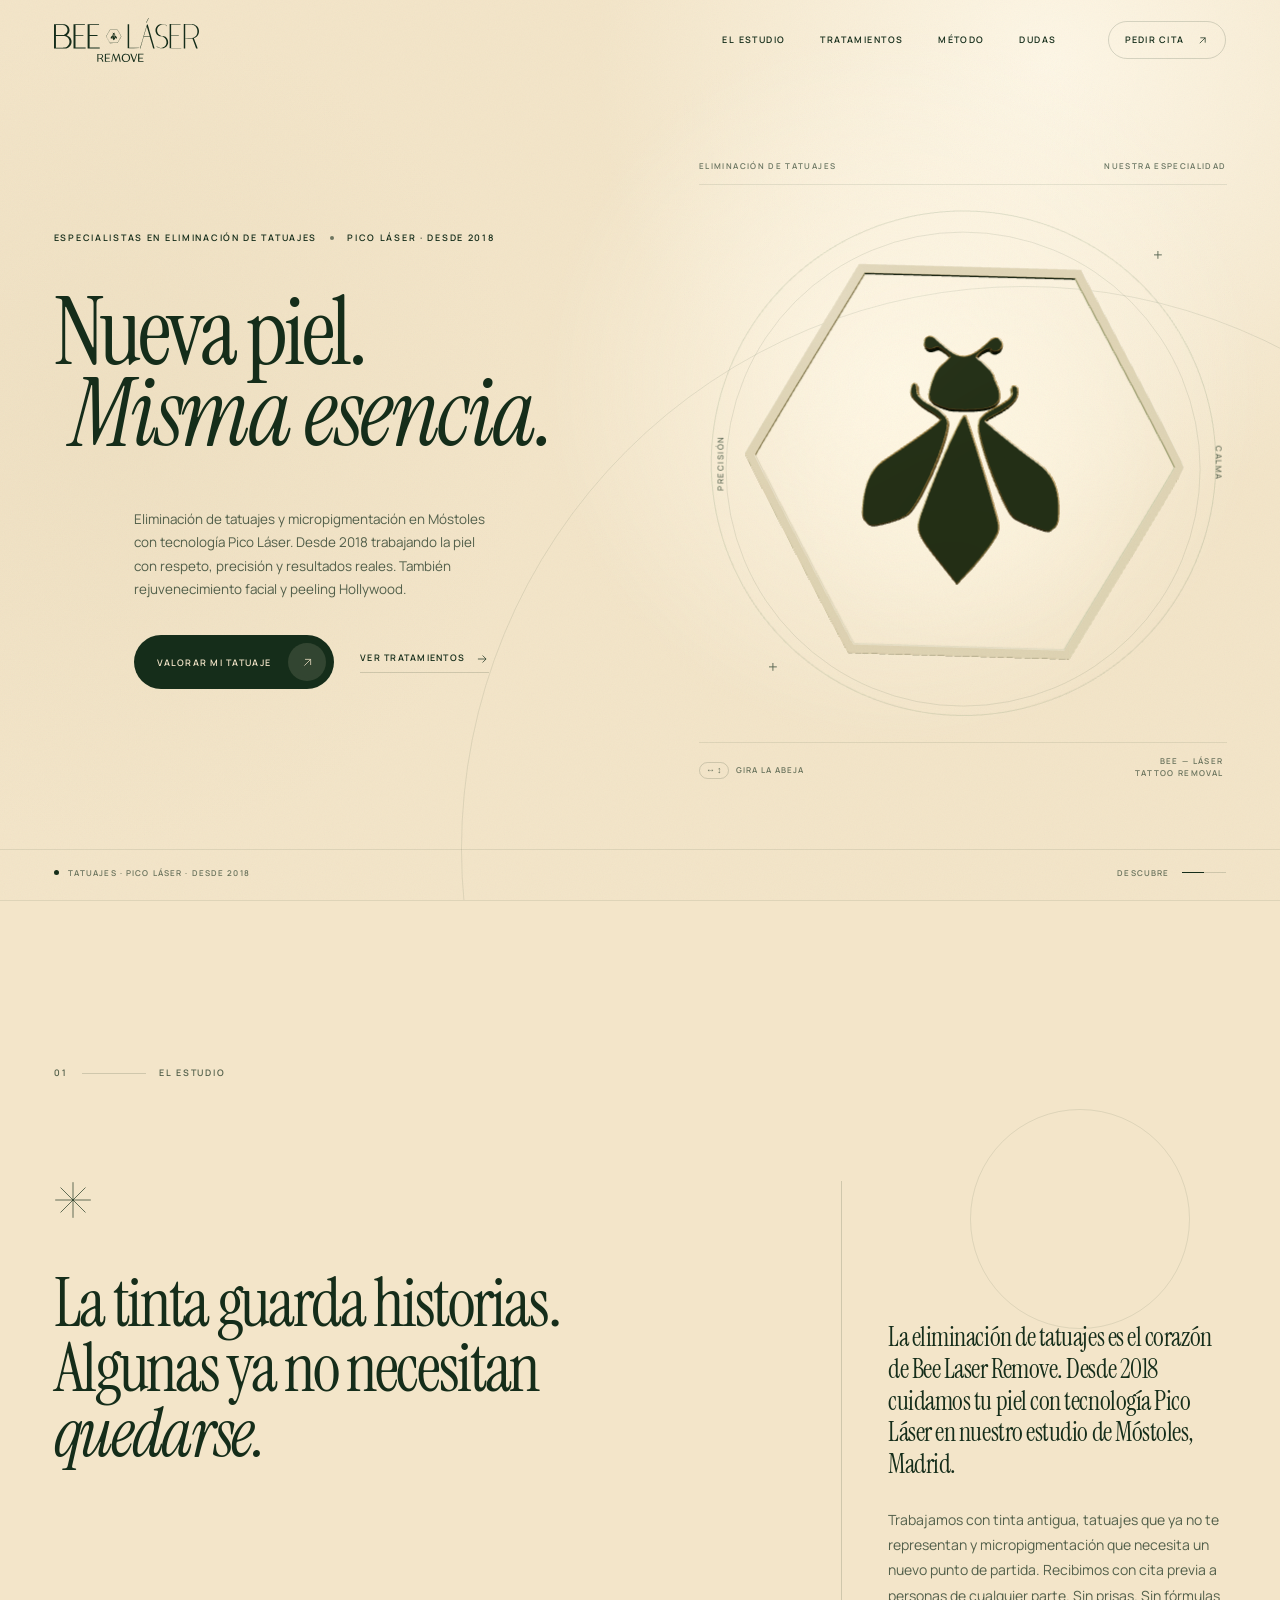
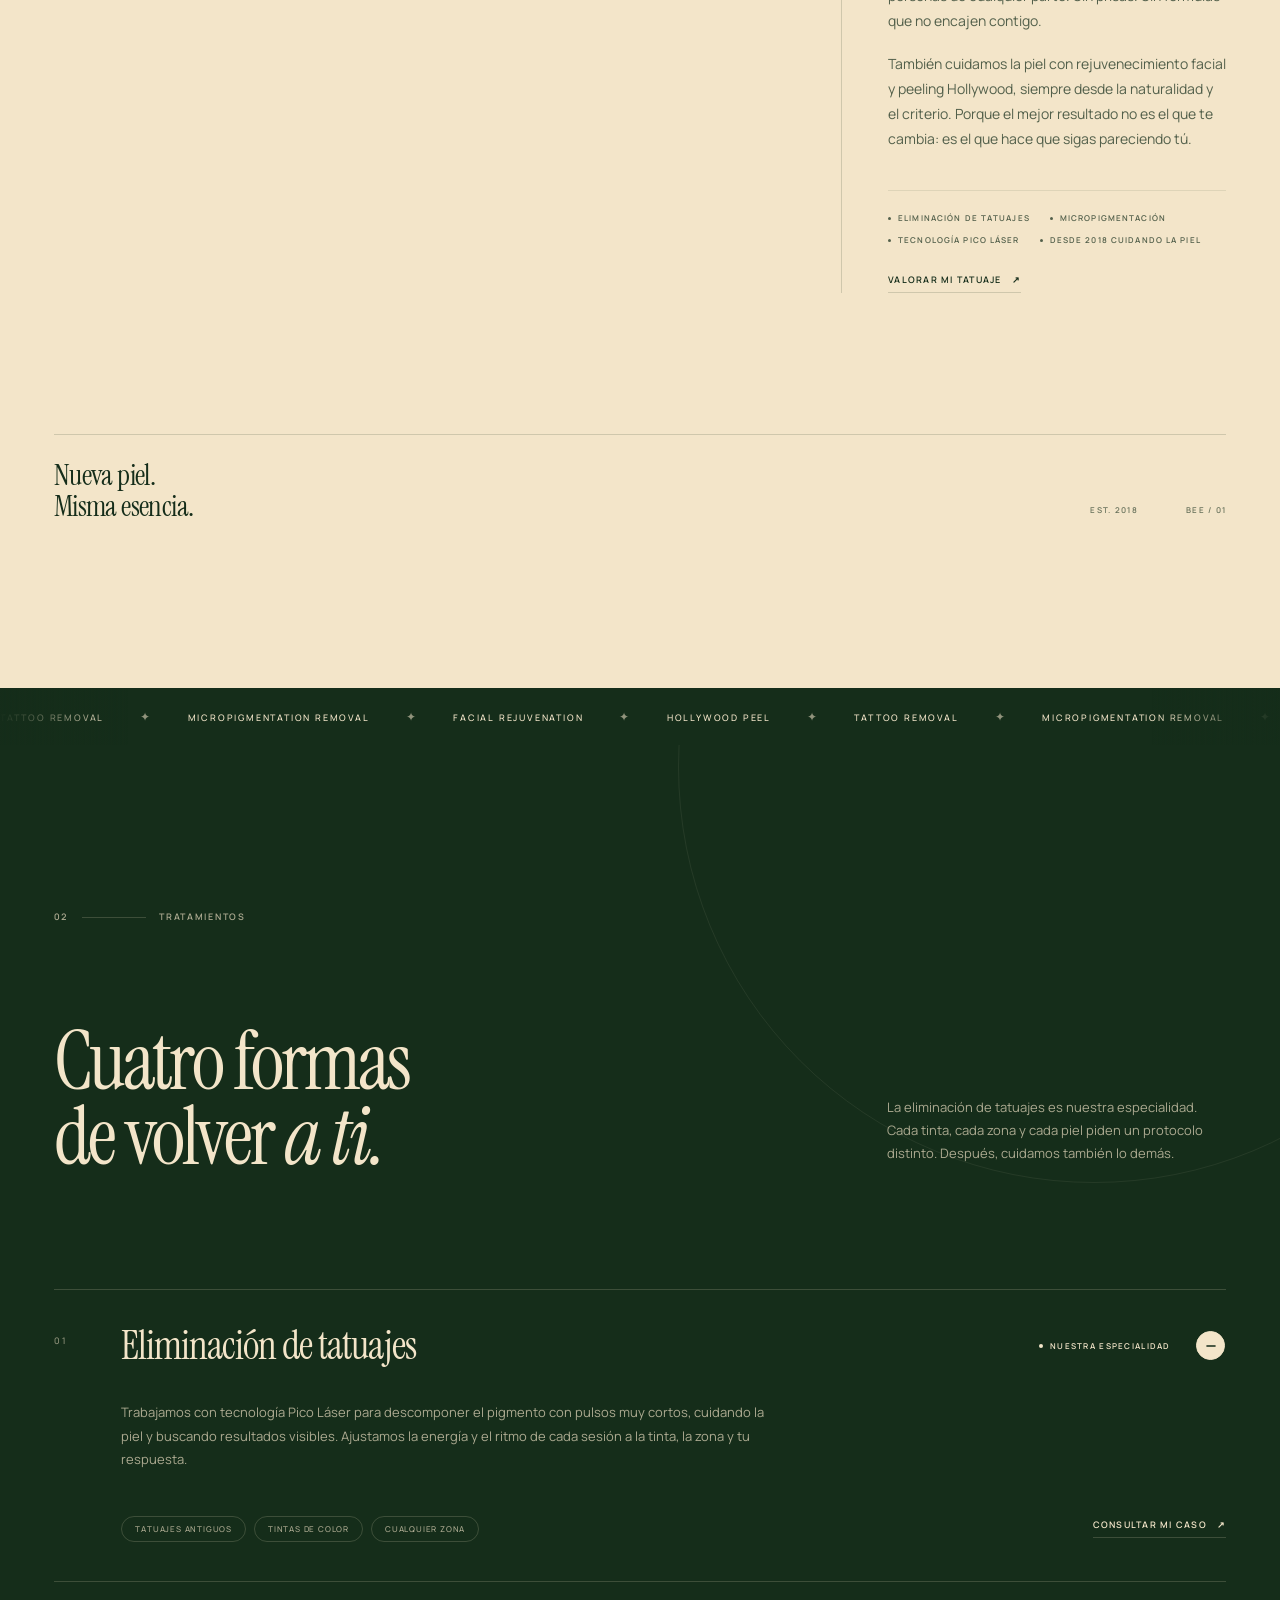
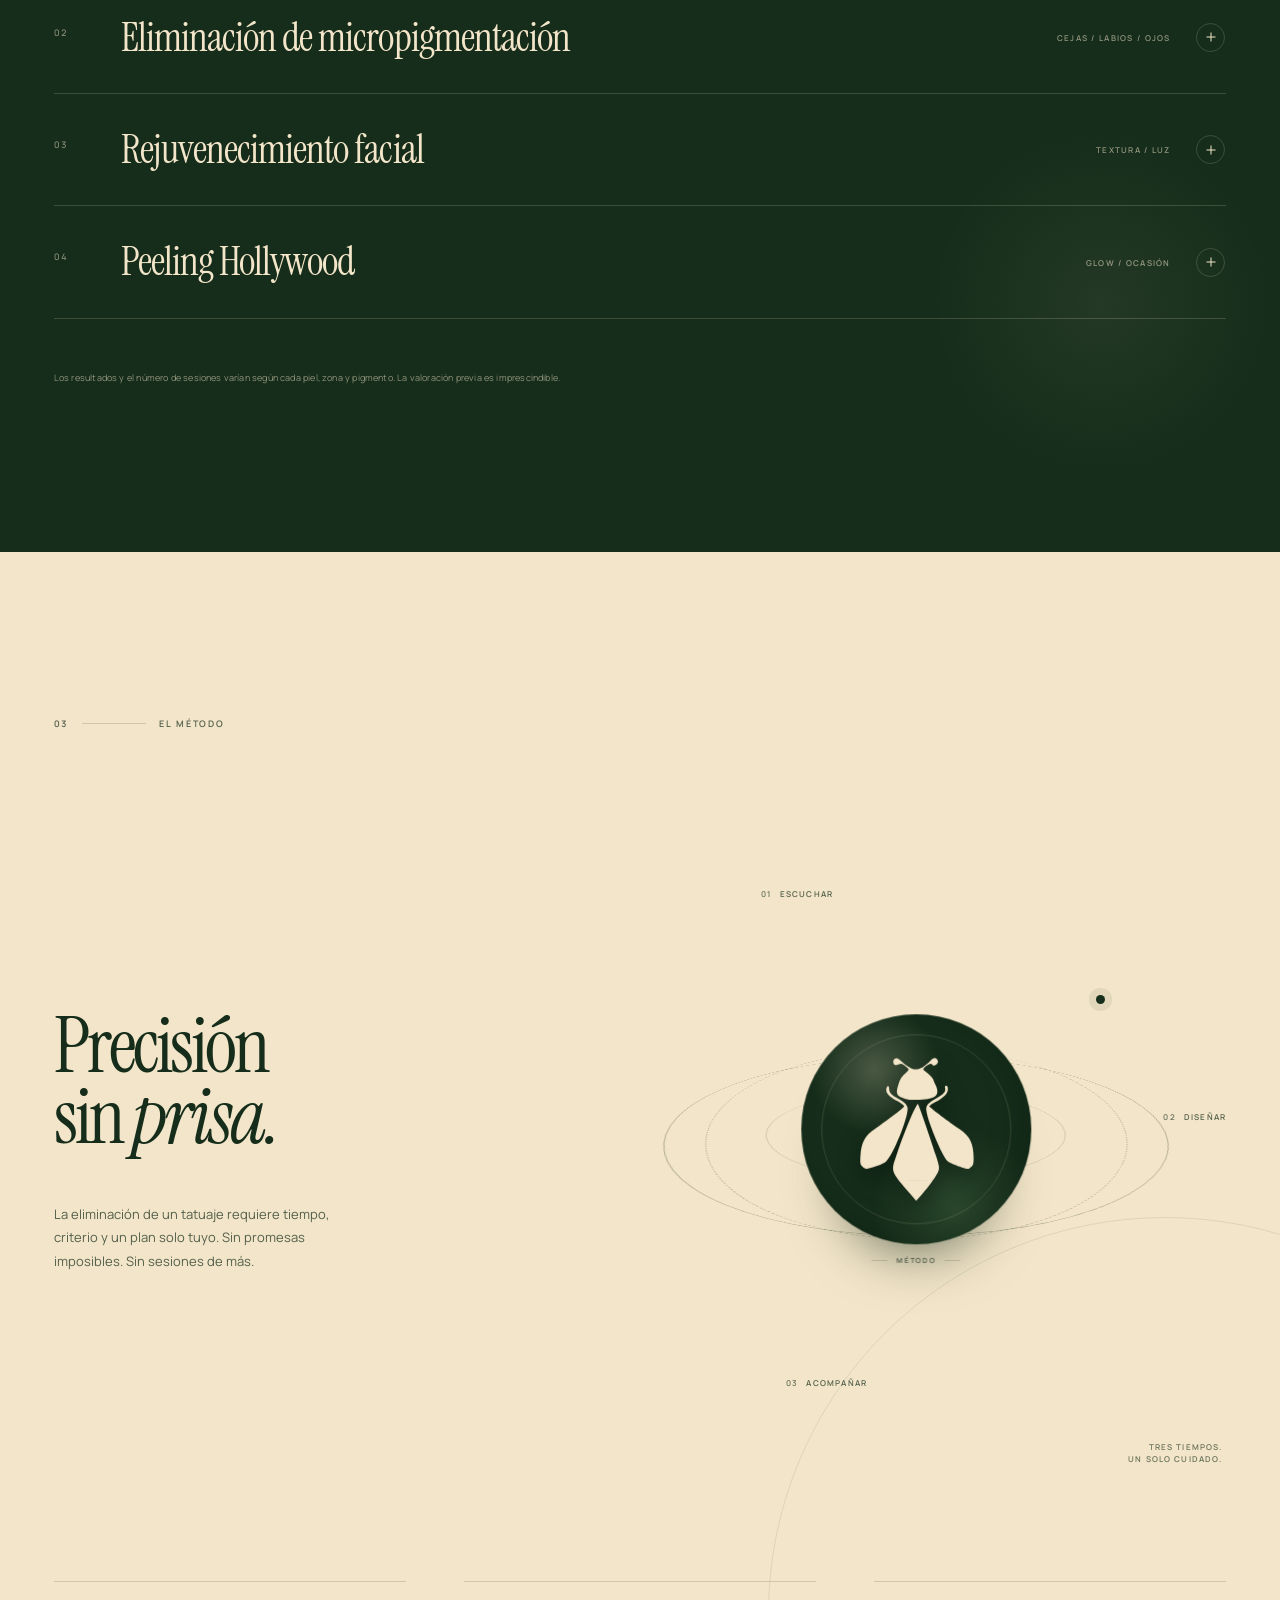
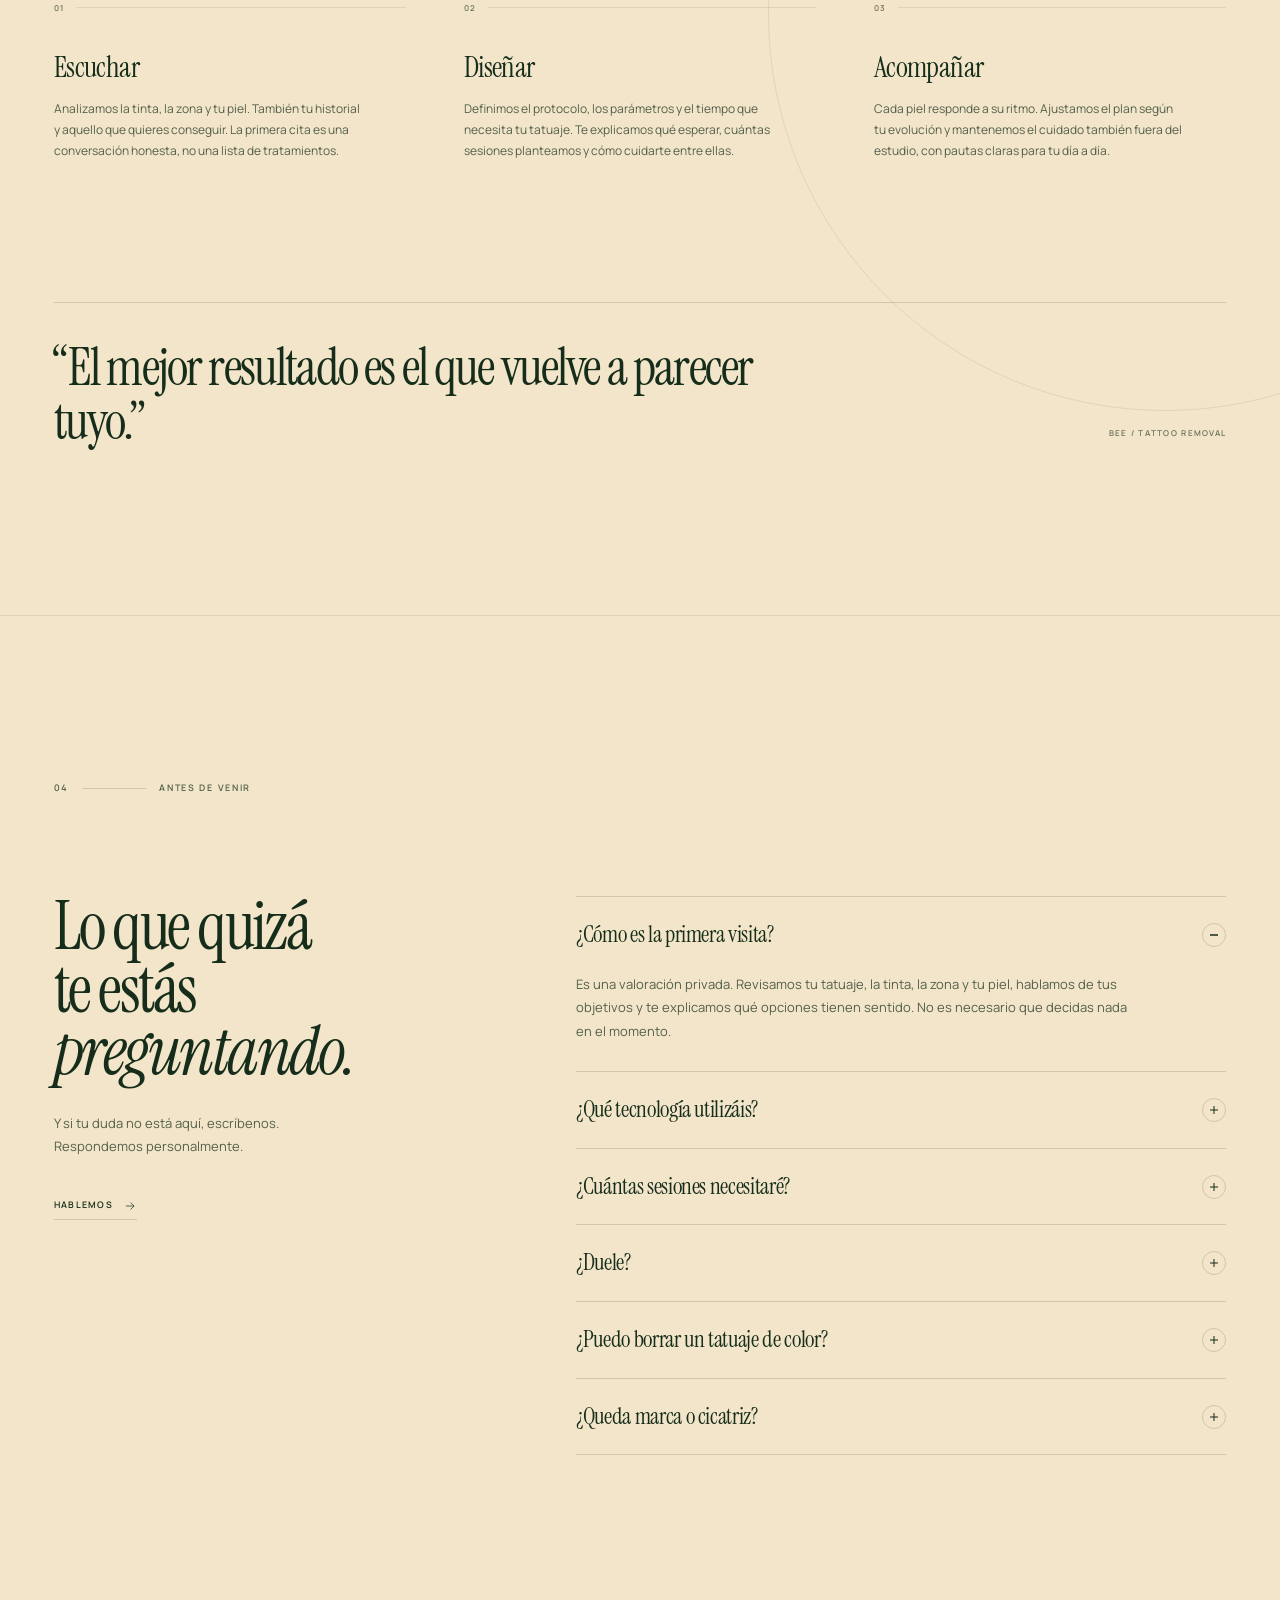
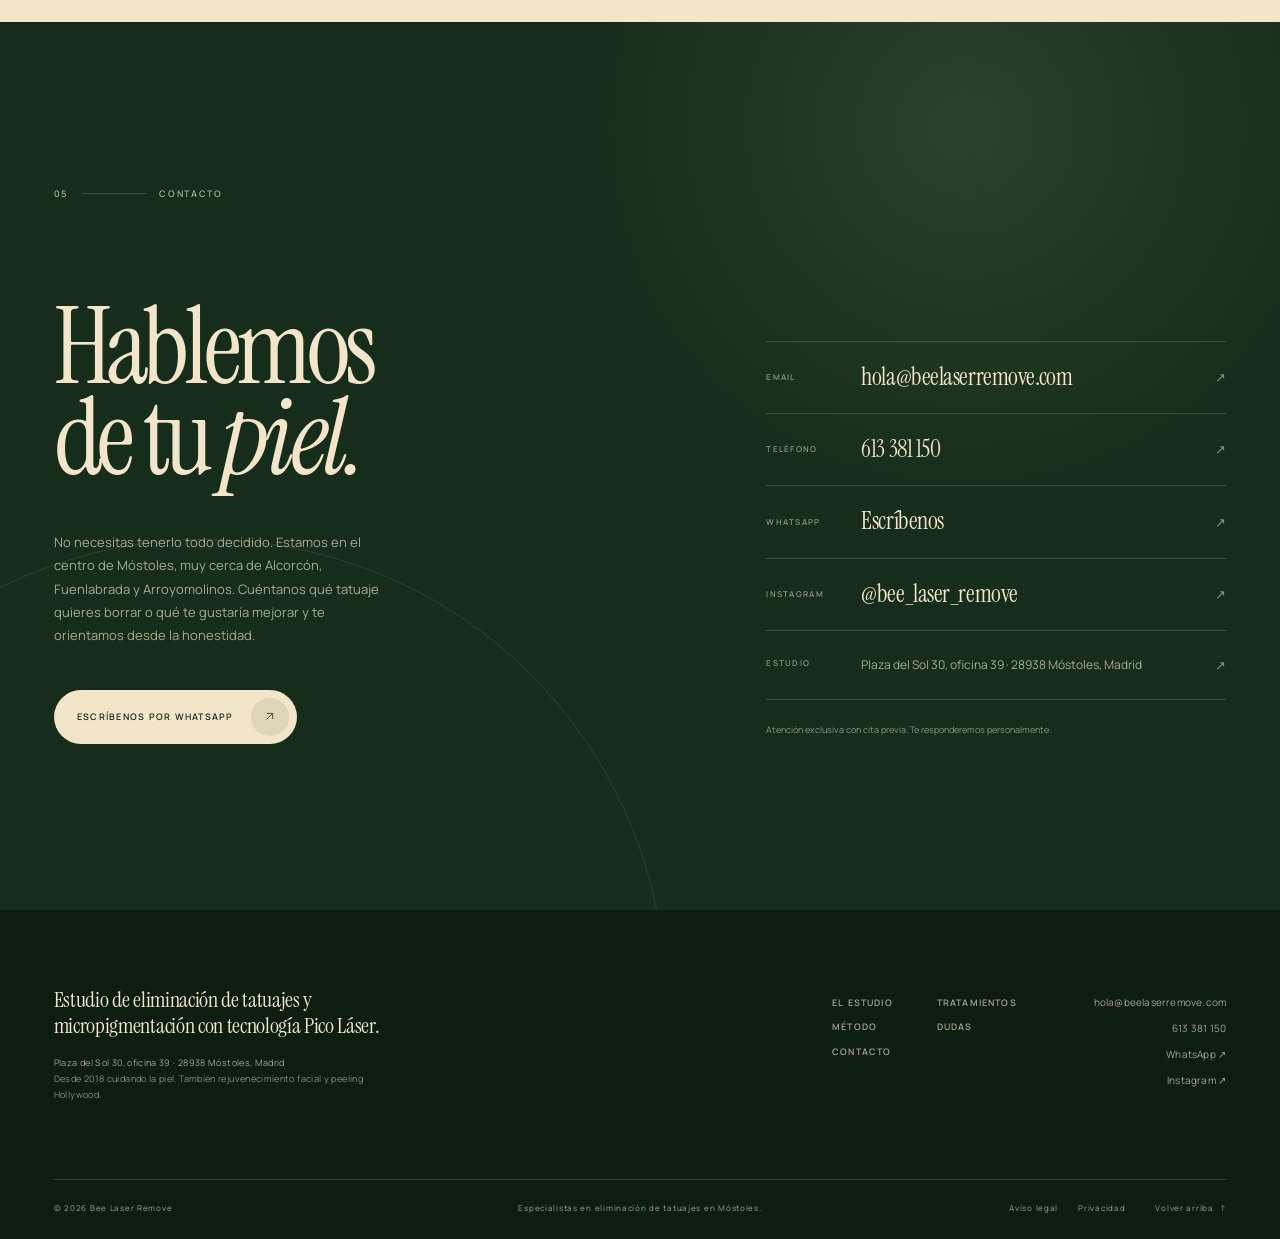
==== index.html @ 38d660a1 "Ajusta el encuadre 3D, simplifica el footer y limpia assets" ====
<!doctype html>
<html lang="es">
<head>
  <meta charset="utf-8">
  <meta name="viewport" content="width=device-width, initial-scale=1">
  <meta name="theme-color" content="#152d1a">
  <title>Bee Láser Remove | Eliminación de tatuajes</title>
  <meta name="description" content="Eliminación de tatuajes y micropigmentación con tecnología Pico Láser en Móstoles, Madrid. Desde 2018 cuidando la piel. Pide tu valoración sin compromiso.">
  <meta name="robots" content="index, follow, max-image-preview:large">
  <meta name="author" content="Bee Laser Remove">
  <link rel="canonical" href="https://beelaserremove.com/">

  <meta property="og:type" content="website">
  <meta property="og:site_name" content="Bee Laser Remove">
  <meta property="og:locale" content="es_ES">
  <meta property="og:title" content="Bee Láser Remove | Eliminación de tatuajes">
  <meta property="og:description" content="Eliminación de tatuajes y micropigmentación con tecnología Pico Láser en Móstoles. Desde 2018 trabajando la piel con respeto, precisión y resultados reales.">
  <meta property="og:url" content="https://beelaserremove.com/">
  <meta property="og:image" content="https://beelaserremove.com/assets/og-cover.png">
  <meta property="og:image:width" content="1200">
  <meta property="og:image:height" content="630">
  <meta property="og:image:alt" content="Bee Laser Remove, estudio de eliminación de tatuajes en Móstoles">

  <meta name="twitter:card" content="summary_large_image">
  <meta name="twitter:title" content="Bee Láser Remove | Eliminación de tatuajes">
  <meta name="twitter:description" content="Eliminación de tatuajes y micropigmentación con tecnología Pico Láser en Móstoles. Desde 2018 cuidando la piel.">
  <meta name="twitter:image" content="https://beelaserremove.com/assets/og-cover.png">

  <meta name="geo.region" content="ES-MD">
  <meta name="geo.placename" content="Móstoles, Madrid">
  <meta name="geo.position" content="40.3081321;-3.8656496">
  <meta name="ICBM" content="40.3081321, -3.8656496">

  <link rel="icon" href="assets/favicon.svg" type="image/svg+xml">
  <link rel="icon" href="assets/favicon.png" type="image/png">
  <link rel="apple-touch-icon" href="assets/apple-touch-icon.png">
  <link rel="preload" href="assets/fonts/instrument-serif.woff2" as="font" type="font/woff2" crossorigin>
  <link rel="preload" href="assets/fonts/instrument-serif-italic.woff2" as="font" type="font/woff2" crossorigin>
  <link rel="preload" href="assets/fonts/manrope.woff2" as="font" type="font/woff2" crossorigin>
  <link rel="stylesheet" href="css/styles.css">
  <script type="application/ld+json">
    {
      "@context": "https://schema.org",
      "@graph": [
        {
          "@type": ["HealthAndBeautyBusiness", "LocalBusiness"],
          "@id": "https://beelaserremove.com/#business",
          "name": "Bee Laser Remove",
          "alternateName": "Bee Laser Remove Móstoles",
          "slogan": "Nueva piel. Misma esencia.",
          "description": "Estudio especializado en eliminación de tatuajes y micropigmentación con tecnología Pico Láser en Móstoles, Madrid. Desde 2018 cuidando la piel.",
          "url": "https://beelaserremove.com/",
          "logo": "https://beelaserremove.com/assets/logo-lockup.svg",
          "image": "https://beelaserremove.com/assets/og-cover.png",
          "telephone": "+34613381150",
          "email": "hola@beelaserremove.com",
          "priceRange": "€€",
          "currenciesAccepted": "EUR",
          "foundingDate": "2018",
          "address": {
            "@type": "PostalAddress",
            "streetAddress": "Plaza del Sol 30, oficina 39",
            "postalCode": "28938",
            "addressLocality": "Móstoles",
            "addressRegion": "Madrid",
            "addressCountry": "ES"
          },
          "geo": {
            "@type": "GeoCoordinates",
            "latitude": 40.3081321,
            "longitude": -3.8656496
          },
          "hasMap": "https://maps.app.goo.gl/kRu5nAzLCQn5UZ1bA",
          "areaServed": [
            { "@type": "City", "name": "Móstoles" },
            { "@type": "City", "name": "Alcorcón" },
            { "@type": "City", "name": "Fuenlabrada" },
            { "@type": "City", "name": "Arroyomolinos" },
            { "@type": "City", "name": "Madrid" }
          ],
          "sameAs": ["https://www.instagram.com/bee_laser_remove/"],
          "knowsAbout": [
            "Eliminación de tatuajes",
            "Eliminación de micropigmentación",
            "Rejuvenecimiento facial",
            "Peeling Hollywood",
            "Tecnología Pico Láser"
          ],
          "hasOfferCatalog": {
            "@type": "OfferCatalog",
            "name": "Tratamientos de Bee Laser Remove",
            "itemListElement": [
              { "@type": "Offer", "itemOffered": { "@id": "https://beelaserremove.com/#tattoo-removal" } },
              { "@type": "Offer", "itemOffered": { "@id": "https://beelaserremove.com/#micropigmentation-removal" } },
              { "@type": "Offer", "itemOffered": { "@id": "https://beelaserremove.com/#facial-rejuvenation" } },
              { "@type": "Offer", "itemOffered": { "@id": "https://beelaserremove.com/#hollywood-peel" } }
            ]
          }
        },
        {
          "@type": "Service",
          "@id": "https://beelaserremove.com/#tattoo-removal",
          "name": "Eliminación de tatuajes",
          "serviceType": "Eliminación de tatuajes",
          "description": "Eliminación de tatuajes con tecnología Pico Láser en Móstoles, Madrid. Protocolo personalizado según la tinta, la zona y la piel.",
          "provider": { "@id": "https://beelaserremove.com/#business" },
          "areaServed": { "@type": "City", "name": "Móstoles" },
          "url": "https://beelaserremove.com/#tratamientos"
        },
        {
          "@type": "Service",
          "@id": "https://beelaserremove.com/#micropigmentation-removal",
          "name": "Eliminación de micropigmentación",
          "serviceType": "Eliminación de micropigmentación",
          "description": "Retirada de micropigmentación cosmética no deseada en cejas, labios y ojos con un enfoque gradual y conservador.",
          "provider": { "@id": "https://beelaserremove.com/#business" },
          "areaServed": { "@type": "City", "name": "Móstoles" },
          "url": "https://beelaserremove.com/#tratamientos"
        },
        {
          "@type": "Service",
          "@id": "https://beelaserremove.com/#facial-rejuvenation",
          "name": "Rejuvenecimiento facial",
          "serviceType": "Rejuvenecimiento facial",
          "description": "Tratamiento para recuperar luminosidad, suavizar la textura y estimular la firmeza natural de la piel.",
          "provider": { "@id": "https://beelaserremove.com/#business" },
          "areaServed": { "@type": "City", "name": "Móstoles" },
          "url": "https://beelaserremove.com/#tratamientos"
        },
        {
          "@type": "Service",
          "@id": "https://beelaserremove.com/#hollywood-peel",
          "name": "Peeling Hollywood",
          "serviceType": "Peeling Hollywood",
          "description": "Protocolo de carbón activado y luz para renovar la superficie de la piel y conseguir un acabado luminoso.",
          "provider": { "@id": "https://beelaserremove.com/#business" },
          "areaServed": { "@type": "City", "name": "Móstoles" },
          "url": "https://beelaserremove.com/#tratamientos"
        },
        {
          "@type": "WebSite",
          "@id": "https://beelaserremove.com/#website",
          "url": "https://beelaserremove.com/",
          "name": "Bee Laser Remove",
          "inLanguage": "es-ES",
          "publisher": { "@id": "https://beelaserremove.com/#business" }
        },
        {
          "@type": "FAQPage",
          "@id": "https://beelaserremove.com/#faq",
          "mainEntity": [
            {
              "@type": "Question",
              "name": "¿Cómo es la primera visita?",
              "acceptedAnswer": {
                "@type": "Answer",
                "text": "Es una valoración privada. Revisamos tu tatuaje, la tinta, la zona y tu piel, hablamos de tus objetivos y te explicamos qué opciones tienen sentido. No es necesario que decidas nada en el momento."
              }
            },
            {
              "@type": "Question",
              "name": "¿Qué tecnología utilizáis?",
              "acceptedAnswer": {
                "@type": "Answer",
                "text": "Trabajamos con tecnología Pico Láser, pensada para fragmentar el pigmento con pulsos muy cortos y cuidar la piel. Ajustamos los parámetros a cada tatuaje, a la zona y a tu respuesta en cada sesión."
              }
            },
            {
              "@type": "Question",
              "name": "¿Cuántas sesiones necesitaré?",
              "acceptedAnswer": {
                "@type": "Answer",
                "text": "No hay una respuesta única. Depende del tipo de tinta, la antigüedad del tatuaje, la zona, tu piel y la respuesta de cada sesión. Tras valorarte, te daremos una previsión realista y revisaremos el plan a medida que avanza el tratamiento."
              }
            },
            {
              "@type": "Question",
              "name": "¿Duele?",
              "acceptedAnswer": {
                "@type": "Answer",
                "text": "La sensación varía según la persona y la zona. Adaptamos los parámetros y el ritmo de la sesión para que sea lo más cómoda posible, y te explicamos cómo prepararte y cuidarte después."
              }
            },
            {
              "@type": "Question",
              "name": "¿Puedo borrar un tatuaje de color?",
              "acceptedAnswer": {
                "@type": "Answer",
                "text": "Cada combinación de piel y pigmento responde de forma distinta. No todas las tintas reaccionan igual, por eso no trabajamos con protocolos en serie: primero comprobamos qué tratamiento encaja con tu caso y ajustamos la estrategia."
              }
            },
            {
              "@type": "Question",
              "name": "¿Queda marca o cicatriz?",
              "acceptedAnswer": {
                "@type": "Answer",
                "text": "Nuestra prioridad es cuidar la piel mientras retiramos el pigmento. Seguimos un protocolo de preparación y cuidado, y espaciamos las sesiones lo necesario. En la valoración revisamos tu piel y te explicamos qué puedes esperar en tu caso concreto."
              }
            }
          ]
        }
      ]
    }
  </script>
  <script>document.documentElement.classList.add('js');</script>
  <script src="js/config.js"></script>
  <script src="js/main.js" defer></script>
  <script type="importmap">
    {
      "imports": {
        "three": "./assets/vendor/three.module.min.js"
      }
    }
  </script>
  <script type="module" src="js/hero3d.js"></script>
</head>
<body>
  <a class="skip-link" href="#contenido">Saltar al contenido</a>
  <div class="grain" aria-hidden="true"></div>

  <header class="site-header" data-header>
    <a class="brand" href="#inicio" aria-label="Bee Laser Remove, ir al inicio">
      <img class="brand__logo brand__logo--ink" src="assets/logo-lockup.svg" width="2549" height="772" alt="" fetchpriority="high">
      <img class="brand__logo brand__logo--cream" src="assets/logo-lockup-light.svg" width="2549" height="772" alt="" aria-hidden="true">
    </a>

    <nav class="desktop-nav" aria-label="Navegación principal">
      <a href="#estudio">El estudio</a>
      <a href="#tratamientos">Tratamientos</a>
      <a href="#metodo">Método</a>
      <a href="#faq">Dudas</a>
    </nav>

    <a class="header-cta" href="https://wa.me/34613381150" target="_blank" rel="noopener" data-whatsapp-cta>
      <span>Pedir cita</span>
      <svg viewBox="0 0 24 24" aria-hidden="true"><path d="M7 17 17 7M8 7h9v9"/></svg>
    </a>

    <button class="menu-toggle" type="button" aria-expanded="false" aria-controls="mobile-menu" aria-label="Abrir menú" data-menu-toggle>
      <span></span>
      <span></span>
    </button>
  </header>

  <div class="mobile-menu" id="mobile-menu" aria-hidden="true" data-menu>
    <div class="mobile-menu__inner">
      <p class="mobile-menu__label">Navega despacio</p>
      <nav class="mobile-menu__nav" aria-label="Navegación móvil">
        <a href="#estudio"><span>01</span>El estudio</a>
        <a href="#tratamientos"><span>02</span>Tratamientos</a>
        <a href="#metodo"><span>03</span>Método</a>
        <a href="#faq"><span>04</span>Dudas</a>
        <a href="#contacto"><span>05</span>Contacto</a>
      </nav>
      <div class="mobile-menu__foot">
        <a href="mailto:hola@beelaserremove.com" data-email-link data-email-text>hola@beelaserremove.com</a>
        <a href="tel:" data-phone-link data-phone-text hidden></a>
        <a href="https://wa.me/" target="_blank" rel="noopener" data-whatsapp-link hidden>WhatsApp <span aria-hidden="true">↗</span></a>
        <a href="https://www.instagram.com/bee_laser_remove/" target="_blank" rel="noopener" data-instagram-link>Instagram <span aria-hidden="true">↗</span></a>
        <p>Solo con cita previa</p>
      </div>
    </div>
  </div>

  <main id="contenido">
    <section class="hero" id="inicio" aria-labelledby="hero-title">
      <div class="hero__aura" aria-hidden="true"></div>
      <div class="container hero__grid">
        <div class="hero__copy">
          <p class="eyebrow hero__eyebrow">
            <span>Especialistas en eliminación de tatuajes</span>
            <span class="eyebrow__dot" aria-hidden="true"></span>
            <span>Pico Láser · Desde 2018</span>
          </p>

          <h1 class="hero__title" id="hero-title">
            <span class="hero__line"><span>Nueva piel.</span></span>
            <span class="hero__line hero__line--italic"><span>Misma esencia.</span></span>
          </h1>

          <div class="hero__bottom">
            <p class="hero__lede">Eliminación de tatuajes y micropigmentación en Móstoles con tecnología Pico Láser. Desde 2018 trabajando la piel con respeto, precisión y resultados reales. También rejuvenecimiento facial y peeling Hollywood.</p>
            <div class="hero__actions">
              <a class="button button--primary" href="https://wa.me/34613381150" target="_blank" rel="noopener" data-whatsapp-cta>
                <span>Valorar mi tatuaje</span>
                <span class="button__icon" aria-hidden="true">
                  <svg viewBox="0 0 24 24"><path d="M7 17 17 7M8 7h9v9"/></svg>
                </span>
              </a>
              <a class="text-link" href="#tratamientos">
                Ver tratamientos
                <svg viewBox="0 0 24 24" aria-hidden="true"><path d="M5 12h14M13 6l6 6-6 6"/></svg>
              </a>
            </div>
          </div>
        </div>

        <div class="hero__visual" data-hero-visual>
          <div class="hero__visual-top">
            <span>Eliminación de tatuajes</span>
            <span>Nuestra especialidad</span>
          </div>

          <div class="orb" data-orb>
            <div class="orb__halo" aria-hidden="true"></div>
            <div class="orb__fallback" aria-hidden="true">
              <span class="orb__fallback-disc"></span>
              <img class="orb__fallback-bee" src="assets/bee-mark.svg" width="267" height="237" alt="">
              <span class="orb__fallback-ring"></span>
            </div>
            <canvas id="hero-canvas" aria-hidden="true"></canvas>
            <span class="orb__caption orb__caption--left" aria-hidden="true">Precisión</span>
            <span class="orb__caption orb__caption--right" aria-hidden="true">Calma</span>
            <span class="orb__cross orb__cross--top" aria-hidden="true">+</span>
            <span class="orb__cross orb__cross--bottom" aria-hidden="true">+</span>
          </div>

          <div class="hero__visual-bottom">
            <p class="orb-hint"><span aria-hidden="true">↔ ↕</span> Gira la abeja</p>
            <p class="orb-coord">BEE — LÁSER<br>TATTOO REMOVAL</p>
          </div>
        </div>
      </div>

      <div class="container hero__foot">
        <p class="hero__note"><span aria-hidden="true"></span> Tatuajes · Pico Láser · Desde 2018</p>
        <a class="scroll-cue" href="#estudio" aria-label="Bajar a El estudio">
          <span>Descubre</span>
          <span class="scroll-cue__line" aria-hidden="true"></span>
        </a>
      </div>
    </section>

    <section class="manifesto section" id="estudio" aria-labelledby="manifesto-title">
      <div class="container">
        <div class="section-label reveal">
          <span class="section-label__num">01</span>
          <span class="section-label__line" aria-hidden="true"></span>
          <span>El estudio</span>
        </div>

        <div class="manifesto__grid">
          <div class="manifesto__statement reveal">
            <span class="star-mark" aria-hidden="true">
              <svg viewBox="0 0 64 64"><path d="M32 2v60M2 32h60M11 11l42 42M53 11 11 53"/></svg>
            </span>
            <h2 id="manifesto-title">La tinta guarda historias.<br>Algunas ya no necesitan <em>quedarse.</em></h2>
          </div>

          <div class="manifesto__copy reveal" data-reveal-delay="120">
            <p class="manifesto__lead">La eliminación de tatuajes es el corazón de Bee Laser Remove. Desde 2018 cuidamos tu piel con tecnología Pico Láser en nuestro estudio de Móstoles, Madrid.</p>
            <p>Trabajamos con tinta antigua, tatuajes que ya no te representan y micropigmentación que necesita un nuevo punto de partida. Recibimos con cita previa a personas de cualquier parte. Sin prisas. Sin fórmulas que no encajen contigo.</p>
            <p>También cuidamos la piel con rejuvenecimiento facial y peeling Hollywood, siempre desde la naturalidad y el criterio. Porque el mejor resultado no es el que te cambia: es el que hace que sigas pareciendo tú.</p>
            <div class="manifesto__tags" aria-label="Especialidades del estudio">
              <span>Eliminación de tatuajes</span>
              <span>Micropigmentación</span>
              <span>Tecnología Pico Láser</span>
              <span>Desde 2018 cuidando la piel</span>
            </div>
            <a class="text-link manifesto__link" href="https://wa.me/34613381150" target="_blank" rel="noopener" data-whatsapp-cta>Valorar mi tatuaje <span aria-hidden="true">↗</span></a>
          </div>
        </div>

        <div class="manifesto__foot reveal">
          <p>Nueva piel.<br>Misma esencia.</p>
          <div class="manifesto__index" aria-hidden="true">
            <span>Est. 2018</span>
            <span>BEE / 01</span>
          </div>
        </div>
      </div>
    </section>

    <div class="marquee" aria-hidden="true">
      <div class="marquee__track">
        <div class="marquee__group">
          <span>Tattoo removal</span><span class="marquee__star">✦</span>
          <span>Micropigmentation removal</span><span class="marquee__star">✦</span>
          <span>Facial rejuvenation</span><span class="marquee__star">✦</span>
          <span>Hollywood peel</span><span class="marquee__star">✦</span>
        </div>
        <div class="marquee__group">
          <span>Tattoo removal</span><span class="marquee__star">✦</span>
          <span>Micropigmentation removal</span><span class="marquee__star">✦</span>
          <span>Facial rejuvenation</span><span class="marquee__star">✦</span>
          <span>Hollywood peel</span><span class="marquee__star">✦</span>
        </div>
      </div>
    </div>

    <section class="treatments section section--dark" id="tratamientos" aria-labelledby="treatments-title">
      <div class="container">
        <div class="section-label section-label--light reveal">
          <span class="section-label__num">02</span>
          <span class="section-label__line" aria-hidden="true"></span>
          <span>Tratamientos</span>
        </div>

        <div class="treatments__head">
          <h2 class="reveal" id="treatments-title">Cuatro formas<br>de volver <em>a ti.</em></h2>
          <p class="treatments__intro reveal" data-reveal-delay="120">La eliminación de tatuajes es nuestra especialidad. Cada tinta, cada zona y cada piel piden un protocolo distinto. Después, cuidamos también lo demás.</p>
        </div>

        <div class="treatment-list" data-accordion>
          <article class="treatment is-open reveal">
            <h3>
              <button class="treatment__trigger" type="button" aria-expanded="true" aria-controls="treatment-panel-1" id="treatment-trigger-1">
                <span class="treatment__num">01</span>
                <span class="treatment__name">Eliminación de tatuajes</span>
                <span class="treatment__tag treatment__tag--accent">Nuestra especialidad</span>
                <span class="treatment__icon" aria-hidden="true"></span>
              </button>
            </h3>
            <div class="treatment__panel" id="treatment-panel-1" role="region" aria-labelledby="treatment-trigger-1">
              <div class="treatment__panel-inner">
                <p>Trabajamos con tecnología Pico Láser para descomponer el pigmento con pulsos muy cortos, cuidando la piel y buscando resultados visibles. Ajustamos la energía y el ritmo de cada sesión a la tinta, la zona y tu respuesta.</p>
                <div class="treatment__meta">
                  <ul class="treatment__tags" aria-label="Adecuado para">
                    <li>Tatuajes antiguos</li>
                    <li>Tintas de color</li>
                    <li>Cualquier zona</li>
                  </ul>
                  <a class="text-link text-link--light" href="https://wa.me/34613381150" target="_blank" rel="noopener" data-whatsapp-cta data-treatment-link="Eliminación de tatuajes">Consultar mi caso <span aria-hidden="true">↗</span></a>
                </div>
              </div>
            </div>
          </article>

          <article class="treatment reveal">
            <h3>
              <button class="treatment__trigger" type="button" aria-expanded="false" aria-controls="treatment-panel-2" id="treatment-trigger-2">
                <span class="treatment__num">02</span>
                <span class="treatment__name">Eliminación de micropigmentación</span>
                <span class="treatment__tag">Cejas / Labios / Ojos</span>
                <span class="treatment__icon" aria-hidden="true"></span>
              </button>
            </h3>
            <div class="treatment__panel" id="treatment-panel-2" role="region" aria-labelledby="treatment-trigger-2">
              <div class="treatment__panel-inner">
                <p>Retiramos pigmento cosmético no deseado o desactualizado con un enfoque gradual y conservador. Un protocolo delicado para volver a empezar con tu mirada.</p>
                <div class="treatment__meta">
                  <ul class="treatment__tags" aria-label="Adecuado para">
                    <li>Cejas</li>
                    <li>Labios</li>
                    <li>Eyeliner</li>
                  </ul>
                  <a class="text-link text-link--light" href="https://wa.me/34613381150" target="_blank" rel="noopener" data-whatsapp-cta data-treatment-link="Eliminación de micropigmentación">Consultar mi caso <span aria-hidden="true">↗</span></a>
                </div>
              </div>
            </div>
          </article>

          <article class="treatment reveal">
            <h3>
              <button class="treatment__trigger" type="button" aria-expanded="false" aria-controls="treatment-panel-3" id="treatment-trigger-3">
                <span class="treatment__num">03</span>
                <span class="treatment__name">Rejuvenecimiento facial</span>
                <span class="treatment__tag">Textura / Luz</span>
                <span class="treatment__icon" aria-hidden="true"></span>
              </button>
            </h3>
            <div class="treatment__panel" id="treatment-panel-3" role="region" aria-labelledby="treatment-trigger-3">
              <div class="treatment__panel-inner">
                <p>Trabajamos la calidad de la piel para recuperar luminosidad, suavizar la textura y estimular su firmeza natural. El objetivo no es transformarte: es que te reconozcas.</p>
                <div class="treatment__meta">
                  <ul class="treatment__tags" aria-label="Adecuado para">
                    <li>Luminosidad</li>
                    <li>Líneas finas</li>
                    <li>Textura</li>
                  </ul>
                  <a class="text-link text-link--light" href="https://wa.me/34613381150" target="_blank" rel="noopener" data-whatsapp-cta data-treatment-link="Rejuvenecimiento facial">Consultar mi caso <span aria-hidden="true">↗</span></a>
                </div>
              </div>
            </div>
          </article>

          <article class="treatment reveal">
            <h3>
              <button class="treatment__trigger" type="button" aria-expanded="false" aria-controls="treatment-panel-4" id="treatment-trigger-4">
                <span class="treatment__num">04</span>
                <span class="treatment__name">Peeling Hollywood</span>
                <span class="treatment__tag">Glow / Ocasión</span>
                <span class="treatment__icon" aria-hidden="true"></span>
              </button>
            </h3>
            <div class="treatment__panel" id="treatment-panel-4" role="region" aria-labelledby="treatment-trigger-4">
              <div class="treatment__panel-inner">
                <p>Un protocolo de carbón activado y luz para renovar la superficie de la piel y conseguir un acabado luminoso. El gesto perfecto antes de un evento o cuando quieres verte descansada.</p>
                <div class="treatment__meta">
                  <ul class="treatment__tags" aria-label="Adecuado para">
                    <li>Efecto glow</li>
                    <li>Poros visibles</li>
                    <li>Antes de eventos</li>
                  </ul>
                  <a class="text-link text-link--light" href="https://wa.me/34613381150" target="_blank" rel="noopener" data-whatsapp-cta data-treatment-link="Peeling Hollywood">Consultar mi caso <span aria-hidden="true">↗</span></a>
                </div>
              </div>
            </div>
          </article>
        </div>

        <p class="treatment-note reveal">Los resultados y el número de sesiones varían según cada piel, zona y pigmento. La valoración previa es imprescindible.</p>
      </div>
    </section>

    <section class="method section" id="metodo" aria-labelledby="method-title">
      <div class="container">
        <div class="section-label reveal">
          <span class="section-label__num">03</span>
          <span class="section-label__line" aria-hidden="true"></span>
          <span>El método</span>
        </div>

        <div class="method__top">
          <div class="method__intro reveal">
            <h2 id="method-title">Precisión<br>sin <em>prisa.</em></h2>
            <p>La eliminación de un tatuaje requiere tiempo, criterio y un plan solo tuyo. Sin promesas imposibles. Sin sesiones de más.</p>
          </div>

          <div class="orbit-wrap reveal" data-reveal-delay="120" data-tilt>
            <div class="orbit" aria-hidden="true">
              <div class="orbit__rings">
                <span class="orbit__ring orbit__ring--one"></span>
                <span class="orbit__ring orbit__ring--two"></span>
                <span class="orbit__ring orbit__ring--three"></span>
                <span class="orbit__satellite"></span>
              </div>
              <div class="orbit__core">
                <img class="orbit__mark" src="assets/bee-silhouette.svg" width="123" height="152" alt="" aria-hidden="true">
              </div>
              <span class="orbit__core-label" aria-hidden="true">método</span>
              <div class="orbit__annotation orbit__annotation--one">
                <span>01</span>
                <span>Escuchar</span>
              </div>
              <div class="orbit__annotation orbit__annotation--two">
                <span>02</span>
                <span>Diseñar</span>
              </div>
              <div class="orbit__annotation orbit__annotation--three">
                <span>03</span>
                <span>Acompañar</span>
              </div>
            </div>
            <p class="orbit-wrap__caption">Tres tiempos.<br>Un solo cuidado.</p>
          </div>
        </div>

        <ol class="method__steps">
          <li class="reveal">
            <div class="method-step__head">
              <span>01</span>
              <span class="method-step__line" aria-hidden="true"></span>
            </div>
            <h3>Escuchar</h3>
            <p>Analizamos la tinta, la zona y tu piel. También tu historial y aquello que quieres conseguir. La primera cita es una conversación honesta, no una lista de tratamientos.</p>
          </li>
          <li class="reveal" data-reveal-delay="90">
            <div class="method-step__head">
              <span>02</span>
              <span class="method-step__line" aria-hidden="true"></span>
            </div>
            <h3>Diseñar</h3>
            <p>Definimos el protocolo, los parámetros y el tiempo que necesita tu tatuaje. Te explicamos qué esperar, cuántas sesiones planteamos y cómo cuidarte entre ellas.</p>
          </li>
          <li class="reveal" data-reveal-delay="180">
            <div class="method-step__head">
              <span>03</span>
              <span class="method-step__line" aria-hidden="true"></span>
            </div>
            <h3>Acompañar</h3>
            <p>Cada piel responde a su ritmo. Ajustamos el plan según tu evolución y mantenemos el cuidado también fuera del estudio, con pautas claras para tu día a día.</p>
          </li>
        </ol>

        <div class="method__quote reveal">
          <p>“El mejor resultado es el que vuelve a parecer tuyo.”</p>
          <span aria-hidden="true">BEE / TATTOO REMOVAL</span>
        </div>
      </div>
    </section>

    <section class="faq section" id="faq" aria-labelledby="faq-title">
      <div class="container">
        <div class="section-label reveal">
          <span class="section-label__num">04</span>
          <span class="section-label__line" aria-hidden="true"></span>
          <span>Antes de venir</span>
        </div>

        <div class="faq__grid">
          <div class="faq__intro reveal">
            <h2 id="faq-title">Lo que quizá<br>te estás <em>preguntando.</em></h2>
            <p>Y si tu duda no está aquí, escríbenos. Respondemos personalmente.</p>
            <a class="text-link" href="https://wa.me/34613381150" target="_blank" rel="noopener" data-whatsapp-cta>Hablemos <svg viewBox="0 0 24 24" aria-hidden="true"><path d="M5 12h14M13 6l6 6-6 6"/></svg></a>
          </div>

          <div class="faq__list reveal" data-reveal-delay="120">
            <details name="faq" open>
              <summary>
                <span>¿Cómo es la primera visita?</span>
                <span class="faq__icon" aria-hidden="true"></span>
              </summary>
              <div class="faq__answer"><p>Es una valoración privada. Revisamos tu tatuaje, la tinta, la zona y tu piel, hablamos de tus objetivos y te explicamos qué opciones tienen sentido. No es necesario que decidas nada en el momento.</p></div>
            </details>
            <details name="faq">
              <summary>
                <span>¿Qué tecnología utilizáis?</span>
                <span class="faq__icon" aria-hidden="true"></span>
              </summary>
              <div class="faq__answer"><p>Trabajamos con tecnología Pico Láser, pensada para fragmentar el pigmento con pulsos muy cortos y cuidar la piel. Ajustamos los parámetros a cada tatuaje, a la zona y a tu respuesta en cada sesión.</p></div>
            </details>
            <details name="faq">
              <summary>
                <span>¿Cuántas sesiones necesitaré?</span>
                <span class="faq__icon" aria-hidden="true"></span>
              </summary>
              <div class="faq__answer"><p>No hay una respuesta única. Depende del tipo de tinta, la antigüedad del tatuaje, la zona, tu piel y la respuesta de cada sesión. Tras valorarte, te daremos una previsión realista y revisaremos el plan a medida que avanza el tratamiento.</p></div>
            </details>
            <details name="faq">
              <summary>
                <span>¿Duele?</span>
                <span class="faq__icon" aria-hidden="true"></span>
              </summary>
              <div class="faq__answer"><p>La sensación varía según la persona y la zona. Adaptamos los parámetros y el ritmo de la sesión para que sea lo más cómoda posible, y te explicamos cómo prepararte y cuidarte después.</p></div>
            </details>
            <details name="faq">
              <summary>
                <span>¿Puedo borrar un tatuaje de color?</span>
                <span class="faq__icon" aria-hidden="true"></span>
              </summary>
              <div class="faq__answer"><p>Cada combinación de piel y pigmento responde de forma distinta. No todas las tintas reaccionan igual, por eso no trabajamos con protocolos en serie: primero comprobamos qué tratamiento encaja con tu caso y ajustamos la estrategia.</p></div>
            </details>
            <details name="faq">
              <summary>
                <span>¿Queda marca o cicatriz?</span>
                <span class="faq__icon" aria-hidden="true"></span>
              </summary>
              <div class="faq__answer"><p>Nuestra prioridad es cuidar la piel mientras retiramos el pigmento. Seguimos un protocolo de preparación y cuidado, y espaciamos las sesiones lo necesario. En la valoración revisamos tu piel y te explicamos qué puedes esperar en tu caso concreto.</p></div>
            </details>
          </div>
        </div>
      </div>
    </section>

    <section class="contact section section--dark" id="contacto" aria-labelledby="contact-title">
      <div class="contact__glow" aria-hidden="true"></div>
      <div class="container">
        <div class="section-label section-label--light reveal">
          <span class="section-label__num">05</span>
          <span class="section-label__line" aria-hidden="true"></span>
          <span>Contacto</span>
        </div>

        <div class="contact__grid">
          <div class="contact__intro reveal">
            <h2 id="contact-title">Hablemos<br>de tu <em>piel.</em></h2>
            <p>No necesitas tenerlo todo decidido. Estamos en el centro de Móstoles, muy cerca de Alcorcón, Fuenlabrada y Arroyomolinos. Cuéntanos qué tatuaje quieres borrar o qué te gustaría mejorar y te orientamos desde la honestidad.</p>
            <div class="contact__actions">
              <a class="button button--cream" href="https://wa.me/34613381150" target="_blank" rel="noopener" data-whatsapp-cta>
                <span>Escríbenos por WhatsApp</span>
                <span class="button__icon" aria-hidden="true">
                  <svg viewBox="0 0 24 24"><path d="M7 17 17 7M8 7h9v9"/></svg>
                </span>
              </a>
            </div>
          </div>

          <div class="contact__details reveal" data-reveal-delay="120">
            <a class="contact-row" href="mailto:hola@beelaserremove.com" data-email-link>
              <span class="contact-row__label">Email</span>
              <span class="contact-row__value" data-email-text>hola@beelaserremove.com</span>
              <span class="contact-row__arrow" aria-hidden="true">↗</span>
            </a>
            <a class="contact-row" href="tel:" data-phone-row hidden>
              <span class="contact-row__label">Teléfono</span>
              <span class="contact-row__value" data-phone-text></span>
              <span class="contact-row__arrow" aria-hidden="true">↗</span>
            </a>
            <a class="contact-row" href="https://wa.me/" target="_blank" rel="noopener" data-whatsapp-row hidden>
              <span class="contact-row__label">WhatsApp</span>
              <span class="contact-row__value" data-whatsapp-text>Escríbenos</span>
              <span class="contact-row__arrow" aria-hidden="true">↗</span>
            </a>
            <a class="contact-row" href="https://www.instagram.com/bee_laser_remove/" target="_blank" rel="noopener" data-instagram-link>
              <span class="contact-row__label">Instagram</span>
              <span class="contact-row__value" data-instagram-text>@bee_laser_remove</span>
              <span class="contact-row__arrow" aria-hidden="true">↗</span>
            </a>
            <a class="contact-row contact-row--address" href="https://maps.app.goo.gl/kRu5nAzLCQn5UZ1bA" target="_blank" rel="noopener" data-maps-link>
              <span class="contact-row__label">Estudio</span>
              <span class="contact-row__value">
                <span data-studio-text>Plaza del Sol 30, oficina 39 · 28938 Móstoles, Madrid</span>
              </span>
              <span class="contact-row__arrow" aria-hidden="true">↗</span>
            </a>
            <p class="contact__note"><span data-hours-text>Atención exclusiva con cita previa.</span> Te responderemos personalmente.</p>
          </div>
        </div>
      </div>
    </section>
  </main>

  <footer class="site-footer">
    <div class="container">
      <div class="footer__top">
        <div class="footer__brandblock">
          <p class="footer__tagline">Estudio de eliminación de tatuajes y micropigmentación con tecnología Pico Láser.</p>
          <p class="footer__small"><a class="footer__address" href="https://maps.app.goo.gl/kRu5nAzLCQn5UZ1bA" target="_blank" rel="noopener" data-maps-link><span data-studio-text>Plaza del Sol 30, oficina 39 · 28938 Móstoles, Madrid</span></a><br>Desde 2018 cuidando la piel. También rejuvenecimiento facial y peeling Hollywood.</p>
        </div>

        <nav class="footer__nav" aria-label="Navegación de pie de página">
          <a href="#estudio">El estudio</a>
          <a href="#tratamientos">Tratamientos</a>
          <a href="#metodo">Método</a>
          <a href="#faq">Dudas</a>
          <a href="#contacto">Contacto</a>
        </nav>

        <div class="footer__contact">
          <a href="mailto:hola@beelaserremove.com" data-email-link data-email-text>hola@beelaserremove.com</a>
          <a href="tel:" data-phone-link data-phone-text hidden></a>
          <a href="https://wa.me/" target="_blank" rel="noopener" data-whatsapp-link hidden>WhatsApp ↗</a>
          <a href="https://www.instagram.com/bee_laser_remove/" target="_blank" rel="noopener" data-instagram-link>Instagram ↗</a>
        </div>
      </div>

      <div class="footer__bottom">
        <p>© <span data-year>2026</span> Bee Laser Remove</p>
        <p class="footer__credit">Especialistas en eliminación de tatuajes en Móstoles.</p>
        <div class="footer__legal">
          <a href="aviso-legal.html">Aviso legal</a>
          <a href="privacidad.html">Privacidad</a>
          <a href="#inicio" class="back-to-top">Volver arriba <span aria-hidden="true">↑</span></a>
        </div>
      </div>
    </div>
  </footer>

  <noscript>
    <style>
      .reveal { opacity: 1 !important; transform: none !important; }
      .orb__fallback { opacity: 1; }
      .hero__line > span { transform: none !important; animation: none !important; }
    </style>
  </noscript>
</body>
</html>
---- css/styles.css ----
/* =========================================
   BEE LASER REMOVE — editorial skin studio
   ========================================= */

@font-face {
  font-family: "Instrument Serif";
  src: url("../assets/fonts/instrument-serif.woff2") format("woff2");
  font-weight: 400;
  font-style: normal;
  font-display: swap;
}

@font-face {
  font-family: "Instrument Serif";
  src: url("../assets/fonts/instrument-serif-italic.woff2") format("woff2");
  font-weight: 400;
  font-style: italic;
  font-display: swap;
}

@font-face {
  font-family: "Manrope";
  src: url("../assets/fonts/manrope.woff2") format("woff2");
  font-weight: 300 700;
  font-style: normal;
  font-display: swap;
}

:root {
  --forest: #152d1a;
  --forest-deep: #0d1e11;
  --forest-soft: #1d3a23;
  --cream: #f3e5c9;
  --cream-bright: #faf0dc;
  --ink-muted: rgba(21, 45, 26, 0.72);
  --ink-faint: rgba(21, 45, 26, 0.62);
  --cream-muted: rgba(243, 229, 201, 0.68);
  --cream-faint: rgba(243, 229, 201, 0.56);
  --line: rgba(21, 45, 26, 0.16);
  --line-soft: rgba(21, 45, 26, 0.09);
  --line-light: rgba(243, 229, 201, 0.18);
  --font-display: "Instrument Serif", Georgia, serif;
  --font-sans: "Manrope", "Helvetica Neue", Arial, sans-serif;
  --ease: cubic-bezier(0.22, 0.61, 0.36, 1);
  --ease-out: cubic-bezier(0.16, 1, 0.3, 1);
  --pad: clamp(20px, 4.2vw, 72px);
  --section-y: clamp(100px, 13vw, 190px);
  --container: 1560px;
  color-scheme: light;
}

*,
*::before,
*::after {
  box-sizing: border-box;
}

html {
  scroll-behavior: smooth;
  -webkit-text-size-adjust: 100%;
}

html.menu-open {
  overflow: hidden;
}

body {
  margin: 0;
  background: var(--cream);
  color: var(--forest);
  font-family: var(--font-sans);
  font-size: 16px;
  font-weight: 400;
  line-height: 1.6;
  -webkit-font-smoothing: antialiased;
  -moz-osx-font-smoothing: grayscale;
  overflow-x: hidden;
}

body::before {
  content: "";
  position: fixed;
  inset: 0;
  z-index: -2;
  pointer-events: none;
  background:
    radial-gradient(circle at 82% 7%, rgba(255, 249, 234, 0.88), transparent 34%),
    radial-gradient(circle at 9% 48%, rgba(213, 196, 157, 0.14), transparent 33%),
    var(--cream);
}

::selection {
  background: var(--forest);
  color: var(--cream);
}

h1,
h2,
h3,
p {
  margin: 0;
}

h1,
h2,
h3 {
  font-weight: 400;
}

a {
  color: inherit;
  text-decoration: none;
}

button,
input,
select,
textarea {
  font: inherit;
}

button {
  color: inherit;
}

img,
svg,
canvas {
  display: block;
}

ul,
ol {
  margin: 0;
  padding: 0;
  list-style: none;
}

[hidden] {
  display: none !important;
}

em {
  font-family: var(--font-display);
  font-style: italic;
  font-weight: 400;
}

:focus-visible {
  outline: 2px solid currentColor;
  outline-offset: 5px;
}

html {
  scroll-padding-top: 100px;
}

[id] {
  scroll-margin-top: 106px;
}

.grain {
  position: fixed;
  inset: 0;
  z-index: 500;
  pointer-events: none;
  opacity: 0.05;
  mix-blend-mode: multiply;
  background-image: url("data:image/svg+xml,%3Csvg xmlns='http://www.w3.org/2000/svg' width='180' height='180'%3E%3Cfilter id='n'%3E%3CfeTurbulence type='fractalNoise' baseFrequency='.88' numOctaves='4' stitchTiles='stitch'/%3E%3C/filter%3E%3Crect width='100%25' height='100%25' filter='url(%23n)' opacity='.9'/%3E%3C/svg%3E");
}

.skip-link {
  position: fixed;
  top: -100px;
  left: 12px;
  z-index: 999;
  padding: 12px 18px;
  border-radius: 100px;
  background: var(--cream);
  color: var(--forest);
  font-size: 12px;
  font-weight: 600;
  transition: top 0.25s var(--ease);
}

.skip-link:focus {
  top: 12px;
}

.container {
  width: 100%;
  max-width: var(--container);
  margin-inline: auto;
  padding-inline: var(--pad);
}

.section {
  padding-block: var(--section-y);
}

.section--dark {
  background: var(--forest);
  color: var(--cream);
}

.eyebrow,
.section-label {
  display: flex;
  align-items: center;
  gap: 13px;
  font-family: var(--font-sans);
  font-size: 9px;
  font-weight: 600;
  line-height: 1.3;
  letter-spacing: 0.19em;
  text-transform: uppercase;
}

.section-label {
  color: var(--ink-muted);
}

.section-label__num {
  font-variant-numeric: tabular-nums;
}

.section-label__line {
  width: clamp(30px, 5vw, 74px);
  height: 1px;
  background: var(--line);
}

.section-label--light {
  color: var(--cream-muted);
}

.section-label--light .section-label__line {
  background: var(--line-light);
}

.eyebrow__dot {
  width: 4px;
  height: 4px;
  border-radius: 50%;
  background: currentColor;
  opacity: 0.6;
}

/* ---------- Header ---------- */

.site-header {
  position: fixed;
  top: 0;
  left: 0;
  z-index: 100;
  display: grid;
  grid-template-columns: 1fr auto auto;
  align-items: center;
  gap: clamp(24px, 4vw, 62px);
  width: 100%;
  padding: 18px var(--pad);
  border-bottom: 1px solid transparent;
  transition:
    padding 0.45s var(--ease),
    background 0.45s var(--ease),
    border-color 0.45s var(--ease),
    backdrop-filter 0.45s var(--ease);
}

.site-header.is-scrolled {
  padding-block: 12px;
  background: rgba(243, 229, 201, 0.84);
  border-color: var(--line-soft);
  -webkit-backdrop-filter: blur(18px);
  backdrop-filter: blur(18px);
}

.brand {
  display: grid;
  align-items: center;
  justify-self: start;
}

.brand__logo {
  grid-area: 1 / 1;
  display: block;
  width: auto;
  height: 44px;
  transition: height 0.4s var(--ease), opacity 0.35s var(--ease);
}

.brand__logo--cream {
  opacity: 0;
}

.site-header.is-scrolled .brand__logo {
  height: 38px;
}

.desktop-nav {
  display: flex;
  align-items: center;
  gap: clamp(20px, 2.7vw, 42px);
}

.desktop-nav a {
  position: relative;
  font-size: 9px;
  font-weight: 600;
  letter-spacing: 0.16em;
  text-transform: uppercase;
}

.desktop-nav a::after {
  content: "";
  position: absolute;
  right: 0;
  bottom: -7px;
  left: 0;
  height: 1px;
  background: currentColor;
  transform: scaleX(0);
  transform-origin: right;
  transition: transform 0.45s var(--ease);
}

.desktop-nav a:hover::after {
  transform: scaleX(1);
  transform-origin: left;
}

.header-cta {
  display: inline-flex;
  align-items: center;
  gap: 12px;
  justify-self: end;
  min-height: 38px;
  padding: 0 16px;
  border: 1px solid var(--line);
  border-radius: 100px;
  font-size: 9px;
  font-weight: 600;
  letter-spacing: 0.14em;
  text-transform: uppercase;
  transition:
    background 0.35s var(--ease),
    color 0.35s var(--ease),
    border-color 0.35s var(--ease);
}

.header-cta svg {
  width: 13px;
  height: 13px;
  fill: none;
  stroke: currentColor;
  stroke-width: 1.3;
  transition: transform 0.35s var(--ease);
}

.header-cta:hover {
  background: var(--forest);
  border-color: var(--forest);
  color: var(--cream);
}

.header-cta:hover svg {
  transform: translate(2px, -2px);
}

.menu-toggle {
  position: relative;
  display: none;
  width: 44px;
  height: 44px;
  padding: 0;
  border: 0;
  border-radius: 50%;
  background: transparent;
  cursor: pointer;
}

.menu-toggle span {
  position: absolute;
  left: 11px;
  width: 22px;
  height: 1px;
  background: currentColor;
  transition: transform 0.35s var(--ease), top 0.35s var(--ease);
}

.menu-toggle span:first-child {
  top: 19px;
}

.menu-toggle span:last-child {
  top: 25px;
}

/* ---------- Mobile menu ---------- */

.mobile-menu {
  position: fixed;
  inset: 0;
  z-index: 90;
  display: flex;
  align-items: flex-end;
  overflow-y: auto;
  padding: 120px var(--pad) 34px;
  background:
    radial-gradient(circle at 88% 8%, rgba(243, 229, 201, 0.09), transparent 32%),
    var(--forest);
  color: var(--cream);
  visibility: hidden;
  opacity: 0;
  clip-path: inset(0 0 100% 0);
  transition:
    clip-path 0.7s var(--ease-out),
    opacity 0.35s var(--ease),
    visibility 0s linear 0.7s;
}

.mobile-menu__inner {
  width: 100%;
}

.mobile-menu__label {
  margin-bottom: 26px;
  color: var(--cream-faint);
  font-size: 9px;
  font-weight: 600;
  letter-spacing: 0.18em;
  text-transform: uppercase;
}

.mobile-menu__nav {
  display: flex;
  flex-direction: column;
}

.mobile-menu__nav a {
  display: flex;
  align-items: baseline;
  gap: 18px;
  padding: 9px 0;
  border-bottom: 1px solid var(--line-light);
  font-family: var(--font-display);
  font-size: clamp(2.5rem, 10vw, 4.5rem);
  line-height: 1;
  letter-spacing: -0.03em;
}

.mobile-menu__nav a span {
  flex: 0 0 auto;
  color: var(--cream-faint);
  font-family: var(--font-sans);
  font-size: 9px;
  font-weight: 500;
  letter-spacing: 0.16em;
}

.mobile-menu__foot {
  display: flex;
  flex-wrap: wrap;
  gap: 14px 26px;
  margin-top: 48px;
  font-size: 11px;
  letter-spacing: 0.02em;
}

.mobile-menu__foot p {
  width: 100%;
  color: var(--cream-faint);
  font-size: 9px;
  font-weight: 600;
  letter-spacing: 0.14em;
  text-transform: uppercase;
}

body.menu-open .mobile-menu {
  visibility: visible;
  opacity: 1;
  clip-path: inset(0 0 0 0);
  transition:
    clip-path 0.7s var(--ease-out),
    opacity 0.35s var(--ease),
    visibility 0s linear 0s;
}

body.menu-open .site-header {
  background: transparent;
  border-color: transparent;
  -webkit-backdrop-filter: none;
  backdrop-filter: none;
  color: var(--cream);
}

body.menu-open .brand__logo {
  height: 44px;
}

body.menu-open .brand__logo--ink {
  opacity: 0;
}

body.menu-open .brand__logo--cream {
  opacity: 1;
}

body.menu-open .desktop-nav,
body.menu-open .header-cta {
  pointer-events: none;
  opacity: 0;
}

body.menu-open .menu-toggle span:first-child {
  top: 22px;
  transform: rotate(45deg);
}

body.menu-open .menu-toggle span:last-child {
  top: 22px;
  transform: rotate(-45deg);
}

/* ---------- Buttons & links ---------- */

.button {
  display: inline-flex;
  align-items: center;
  gap: 17px;
  min-height: 54px;
  padding: 7px 7px 7px 22px;
  border: 1px solid transparent;
  border-radius: 100px;
  font-size: 9px;
  font-weight: 600;
  line-height: 1;
  letter-spacing: 0.14em;
  text-transform: uppercase;
  transition:
    background 0.35s var(--ease),
    color 0.35s var(--ease),
    transform 0.35s var(--ease),
    border-color 0.35s var(--ease);
}

.button--primary {
  background: var(--forest);
  color: var(--cream);
}

.button--primary:hover {
  background: var(--forest-soft);
  transform: translateY(-2px);
}

.button--cream {
  background: var(--cream);
  color: var(--forest);
}

.button--cream:hover {
  background: var(--cream-bright);
  transform: translateY(-2px);
}

.button__icon {
  display: grid;
  width: 38px;
  height: 38px;
  place-items: center;
  border-radius: 50%;
  background: rgba(243, 229, 201, 0.13);
  transition: transform 0.45s var(--ease-out);
}

.button--cream .button__icon {
  background: rgba(21, 45, 26, 0.09);
}

.button__icon svg {
  width: 15px;
  height: 15px;
  fill: none;
  stroke: currentColor;
  stroke-width: 1.2;
}

.button:hover .button__icon {
  transform: rotate(45deg);
}

.text-link {
  display: inline-flex;
  align-items: center;
  gap: 10px;
  padding-bottom: 6px;
  border-bottom: 1px solid var(--line);
  font-size: 9px;
  font-weight: 600;
  letter-spacing: 0.14em;
  line-height: 1.2;
  text-transform: uppercase;
  transition: border-color 0.35s var(--ease), gap 0.35s var(--ease);
}

.text-link svg {
  width: 14px;
  height: 14px;
  fill: none;
  stroke: currentColor;
  stroke-width: 1.2;
}

.text-link:hover {
  gap: 16px;
  border-color: currentColor;
}

.text-link--light {
  border-color: var(--line-light);
}

.text-link--light:hover {
  border-color: var(--cream);
}

/* ---------- Hero ---------- */

.hero {
  position: relative;
  display: flex;
  flex-direction: column;
  min-height: 100svh;
  padding-top: clamp(116px, 14vh, 164px);
  overflow: hidden;
}

.hero::after {
  content: "";
  position: absolute;
  right: -24vw;
  bottom: -40vw;
  width: 88vw;
  height: 88vw;
  border: 1px solid var(--line-soft);
  border-radius: 50%;
  pointer-events: none;
}

.hero__aura {
  position: absolute;
  top: 2%;
  right: 1%;
  width: min(57vw, 860px);
  aspect-ratio: 1;
  border-radius: 50%;
  background: radial-gradient(circle, rgba(255, 248, 231, 0.92) 0%, rgba(255, 248, 231, 0) 70%);
  pointer-events: none;
}

.hero__grid {
  position: relative;
  z-index: 1;
  display: grid;
  grid-template-columns: minmax(0, 1.08fr) minmax(370px, 0.92fr);
  flex: 1;
  align-items: center;
  gap: clamp(10px, 2vw, 48px);
  padding-bottom: clamp(28px, 4vh, 56px);
}

.hero__copy {
  position: relative;
  z-index: 2;
  padding-bottom: clamp(8px, 2vh, 26px);
}

.hero__eyebrow {
  margin-bottom: clamp(34px, 5.4vh, 62px);
  animation: fadeIn 1s var(--ease-out) 0.12s both;
}

.hero__title {
  position: relative;
  z-index: 2;
  max-width: 900px;
  font-family: var(--font-display);
  font-size: clamp(4rem, 7.35vw, 7.55rem);
  font-weight: 400;
  line-height: 0.86;
  letter-spacing: -0.04em;
  text-wrap: nowrap;
}

.hero__line {
  display: block;
  overflow: hidden;
  padding-bottom: 0.12em;
  padding-right: 0.08em;
  margin-bottom: -0.12em;
  margin-right: -0.08em;
}

.hero__line > span {
  display: inline-block;
  transform: translateY(118%);
  animation: lineReveal 1.2s var(--ease-out) 0.24s forwards;
}

.hero__line--italic {
  padding-left: 0.17em;
  font-style: italic;
  letter-spacing: -0.026em;
}

.hero__line--italic > span {
  animation-delay: 0.38s;
}

.hero__bottom {
  display: flex;
  flex-direction: column;
  align-items: flex-start;
  gap: clamp(28px, 3.7vh, 42px);
  margin-top: clamp(38px, 6vh, 70px);
  margin-left: clamp(0px, 6.3vw, 100px);
}

.hero__lede {
  max-width: 44ch;
  color: var(--ink-muted);
  font-size: clamp(13px, 1.05vw, 15px);
  font-weight: 400;
  line-height: 1.75;
  animation: fadeUp 1s var(--ease-out) 0.7s both;
}

.hero__actions {
  display: flex;
  align-items: center;
  flex-wrap: wrap;
  gap: 26px;
  animation: fadeUp 1s var(--ease-out) 0.82s both;
}

.hero__visual {
  position: relative;
  z-index: 1;
  align-self: center;
  width: 100%;
  max-width: 630px;
  margin-left: auto;
  opacity: 0;
  animation: visualIn 1.8s var(--ease-out) 0.38s forwards;
}

.hero__visual::before {
  content: "";
  position: absolute;
  top: 50%;
  left: 50%;
  width: 90%;
  aspect-ratio: 1;
  border: 1px solid var(--line-soft);
  border-radius: 50%;
  transform: translate(-50%, -50%);
  pointer-events: none;
}

.hero__visual-top,
.hero__visual-bottom {
  position: relative;
  z-index: 3;
  display: flex;
  align-items: center;
  justify-content: space-between;
  color: var(--ink-faint);
  font-size: 8px;
  font-weight: 600;
  letter-spacing: 0.17em;
  line-height: 1.5;
  text-transform: uppercase;
}

.hero__visual-top {
  padding-bottom: 12px;
  border-bottom: 1px solid var(--line-soft);
}

.hero__visual-bottom {
  align-items: flex-end;
  padding-top: 12px;
  border-top: 1px solid var(--line-soft);
}

.orb {
  position: relative;
  width: 100%;
  aspect-ratio: 1 / 1.055;
  cursor: grab;
  touch-action: none;
  -webkit-user-select: none;
  user-select: none;
  -webkit-tap-highlight-color: transparent;
}

.orb.is-dragging {
  cursor: grabbing;
}

.orb__halo {
  position: absolute;
  top: 50%;
  left: 50%;
  width: 75%;
  aspect-ratio: 1;
  border-radius: 50%;
  background: radial-gradient(circle, rgba(255, 247, 226, 0.82), rgba(255, 247, 226, 0) 70%);
  transform: translate(-50%, -50%);
}

#hero-canvas {
  position: absolute;
  inset: 0;
  z-index: 2;
  width: 100%;
  height: 100%;
  opacity: 0;
  transition: opacity 1.2s ease 0.15s;
}

.webgl-ready #hero-canvas {
  opacity: 1;
}

.orb__fallback {
  position: absolute;
  inset: 0;
  z-index: 1;
  display: grid;
  place-items: center;
  transition: opacity 1s ease, transform 1.2s var(--ease);
}

.webgl-ready .orb__fallback {
  opacity: 0;
  transform: scale(0.97);
}

.orb__fallback-disc {
  position: absolute;
  top: 50%;
  left: 50%;
  width: 57%;
  aspect-ratio: 1;
  border-radius: 50%;
  background:
    radial-gradient(circle at 34% 27%, rgba(243, 229, 201, 0.18), transparent 24%),
    radial-gradient(circle at 70% 76%, #38603e, transparent 38%),
    radial-gradient(circle at 48% 38%, #234b2b 0%, #132c19 58%, #08170c 100%);
  box-shadow:
    inset -18px -22px 40px rgba(0, 0, 0, 0.3),
    inset 16px 15px 34px rgba(243, 229, 201, 0.08),
    0 55px 72px -38px rgba(21, 45, 26, 0.52);
  transform: translate(-50%, -50%);
}

.orb__fallback-bee {
  position: absolute;
  top: 50%;
  left: 50%;
  width: 34%;
  height: auto;
  filter: drop-shadow(0 12px 16px rgba(0, 0, 0, 0.22));
  transform: translate(-50%, -50%);
  animation: beeFloat 8s ease-in-out infinite;
}

.orb__fallback-ring {
  position: absolute;
  top: 50%;
  left: 50%;
  width: 76%;
  height: 76%;
  border: clamp(4px, 0.55vw, 6px) solid #d6bf95;
  border-radius: 50%;
  box-shadow:
    inset 0 0 10px rgba(255, 249, 232, 0.7),
    0 38px 34px -28px rgba(21, 45, 26, 0.4);
  transform: translate(-50%, -50%) rotateX(67deg) rotateZ(-14deg);
  animation: fallbackRing 10s ease-in-out infinite;
}

.orb__caption {
  position: absolute;
  z-index: 3;
  top: 50%;
  color: var(--ink-muted);
  font-size: 8px;
  font-weight: 500;
  letter-spacing: 0.19em;
  text-transform: uppercase;
}

.orb__caption--left {
  left: -6px;
  transform: translateY(-50%) rotate(-90deg);
}

.orb__caption--right {
  right: -9px;
  transform: translateY(-50%) rotate(90deg);
}

.orb__cross {
  position: absolute;
  z-index: 3;
  color: var(--ink-muted);
  font-family: var(--font-sans);
  font-size: 17px;
  font-weight: 300;
  line-height: 1;
}

.orb__cross--top {
  top: 11%;
  right: 12%;
}

.orb__cross--bottom {
  bottom: 12%;
  left: 13%;
}

.orb-hint {
  display: flex;
  align-items: center;
  gap: 7px;
  font-size: 8px;
  font-weight: 600;
  letter-spacing: 0.13em;
  text-transform: uppercase;
}

.orb-hint span {
  display: grid;
  width: auto;
  min-width: 17px;
  height: 17px;
  padding: 0 6px;
  place-items: center;
  border: 1px solid var(--line);
  border-radius: 100px;
  font-size: 9px;
  letter-spacing: 0;
  white-space: nowrap;
}

.orb-coord {
  padding-right: 3px;
  text-align: right;
}

.hero__foot {
  position: relative;
  z-index: 2;
  display: flex;
  align-items: center;
  justify-content: space-between;
  gap: 24px;
  padding-top: 17px;
  padding-bottom: 22px;
  border-top: 1px solid var(--line-soft);
  color: var(--ink-faint);
  font-size: 8px;
  font-weight: 600;
  letter-spacing: 0.14em;
  line-height: 1.4;
  text-transform: uppercase;
}

.hero__note {
  display: flex;
  align-items: center;
  gap: 9px;
}

.hero__note span {
  display: block;
  width: 5px;
  height: 5px;
  border-radius: 50%;
  background: var(--forest);
}

.scroll-cue {
  display: flex;
  align-items: center;
  gap: 13px;
  transition: color 0.3s var(--ease);
}

.scroll-cue:hover {
  color: var(--forest);
}

.scroll-cue__line {
  position: relative;
  display: block;
  width: 44px;
  height: 1px;
  overflow: hidden;
  background: var(--line);
}

.scroll-cue__line::after {
  content: "";
  position: absolute;
  inset: 0;
  width: 50%;
  background: var(--forest);
  animation: scrollLine 2.4s var(--ease) infinite;
}

/* ---------- Manifesto ---------- */

.manifesto {
  position: relative;
  border-top: 1px solid var(--line-soft);
}

.manifesto::before {
  content: "";
  position: absolute;
  top: 15%;
  right: 7%;
  width: 220px;
  height: 220px;
  border: 1px solid var(--line-soft);
  border-radius: 50%;
  pointer-events: none;
}

.manifesto__grid {
  display: grid;
  grid-template-columns: minmax(0, 1.28fr) minmax(290px, 0.72fr);
  gap: clamp(50px, 8vw, 132px);
  align-items: start;
  margin-top: clamp(56px, 8vw, 112px);
}

.manifesto__statement {
  position: relative;
}

.star-mark {
  display: block;
  width: 38px;
  height: 38px;
  margin-bottom: clamp(28px, 4vw, 54px);
  color: var(--forest);
  animation: starTurn 28s linear infinite;
}

.star-mark svg {
  width: 100%;
  height: 100%;
  fill: none;
  stroke: currentColor;
  stroke-width: 1.1;
}

.manifesto__statement h2 {
  max-width: 920px;
  font-family: var(--font-display);
  font-size: clamp(3rem, 5.2vw, 5.75rem);
  line-height: 0.98;
  letter-spacing: -0.035em;
}

.manifesto__copy {
  padding-top: clamp(16px, 11vw, 190px);
  padding-left: clamp(24px, 3.6vw, 56px);
  border-left: 1px solid var(--line);
}

.manifesto__copy p {
  max-width: 38ch;
  color: var(--ink-muted);
  font-size: 14px;
  line-height: 1.8;
}

.manifesto__copy p + p {
  margin-top: 18px;
}

.manifesto__copy .manifesto__lead {
  margin-bottom: 26px;
  color: var(--forest);
  font-family: var(--font-display);
  font-size: clamp(1.5rem, 2vw, 2.08rem);
  line-height: 1.24;
  letter-spacing: -0.018em;
}

.manifesto__tags {
  display: flex;
  flex-wrap: wrap;
  gap: 10px 20px;
  margin-top: 38px;
  padding-top: 21px;
  border-top: 1px solid var(--line-soft);
  color: var(--ink-muted);
  font-size: 8px;
  font-weight: 600;
  letter-spacing: 0.14em;
  text-transform: uppercase;
}

.manifesto__tags span {
  display: flex;
  align-items: center;
  gap: 7px;
}

.manifesto__tags span::before {
  content: "";
  width: 3px;
  height: 3px;
  border-radius: 50%;
  background: currentColor;
}

.manifesto__link {
  margin-top: 28px;
}

.manifesto__foot {
  display: flex;
  align-items: flex-end;
  justify-content: space-between;
  gap: 30px;
  margin-top: clamp(80px, 11vw, 160px);
  padding-top: 25px;
  border-top: 1px solid var(--line);
}

.manifesto__foot > p {
  font-family: var(--font-display);
  font-size: clamp(1.55rem, 2.3vw, 2.45rem);
  line-height: 1.05;
  letter-spacing: -0.02em;
}

.manifesto__index {
  display: flex;
  gap: 48px;
  padding-bottom: 6px;
  color: var(--ink-faint);
  font-size: 8px;
  font-weight: 600;
  letter-spacing: 0.16em;
  line-height: 1.5;
  text-align: right;
  text-transform: uppercase;
}

/* ---------- Marquee ---------- */

.marquee {
  position: relative;
  overflow: hidden;
  padding: 23px 0 22px;
  background: var(--forest);
  color: var(--cream);
}

.marquee::before,
.marquee::after {
  content: "";
  position: absolute;
  top: 0;
  z-index: 1;
  width: 10vw;
  height: 100%;
  pointer-events: none;
}

.marquee::before {
  left: 0;
  background: linear-gradient(to right, var(--forest), transparent);
}

.marquee::after {
  right: 0;
  background: linear-gradient(to left, var(--forest), transparent);
}

.marquee__track {
  display: flex;
  width: max-content;
  animation: marqueeScroll 43s linear infinite;
}

.marquee:hover .marquee__track {
  animation-play-state: paused;
}

.marquee__group {
  display: flex;
  flex: 0 0 auto;
  align-items: center;
  gap: clamp(22px, 2.8vw, 48px);
  padding-right: clamp(22px, 2.8vw, 48px);
  font-size: 9px;
  font-weight: 500;
  letter-spacing: 0.2em;
  line-height: 1;
  text-transform: uppercase;
  white-space: nowrap;
}

.marquee__star {
  color: var(--cream-faint);
  font-size: 12px;
}

/* ---------- Treatments ---------- */

.treatments {
  position: relative;
  overflow: hidden;
}

.treatments::before {
  content: "";
  position: absolute;
  top: -28%;
  right: -18%;
  width: 65vw;
  height: 65vw;
  border: 1px solid rgba(243, 229, 201, 0.075);
  border-radius: 50%;
  pointer-events: none;
}

.treatments::after {
  content: "";
  position: absolute;
  right: 0;
  bottom: 5%;
  width: 28vw;
  height: 28vw;
  border-radius: 50%;
  background: radial-gradient(circle, rgba(243, 229, 201, 0.065), transparent 67%);
  pointer-events: none;
}

.treatments .container {
  position: relative;
  z-index: 1;
}

.treatments__head {
  display: grid;
  grid-template-columns: minmax(0, 1.12fr) minmax(280px, 0.52fr);
  gap: clamp(40px, 8vw, 160px);
  align-items: end;
  margin-top: clamp(56px, 8vw, 110px);
  margin-bottom: clamp(70px, 9vw, 130px);
}

.treatments__head h2 {
  font-family: var(--font-display);
  font-size: clamp(3.25rem, 6.3vw, 7rem);
  line-height: 0.92;
  letter-spacing: -0.038em;
}

.treatments__intro {
  max-width: 360px;
  padding-bottom: 8px;
  color: var(--cream-muted);
  font-size: 13px;
  line-height: 1.8;
}

.treatment-list {
  border-top: 1px solid var(--line-light);
}

.treatment {
  border-bottom: 1px solid var(--line-light);
}

.treatment h3 {
  font-weight: 400;
}

.treatment__trigger {
  display: grid;
  grid-template-columns: 42px minmax(0, 1fr) minmax(110px, 170px) 30px;
  align-items: center;
  gap: clamp(16px, 2vw, 30px);
  width: 100%;
  padding: clamp(24px, 2.8vw, 36px) 0;
  border: 0;
  background: transparent;
  text-align: left;
  cursor: pointer;
}

.treatment__num {
  align-self: start;
  padding-top: 8px;
  color: var(--cream-faint);
  font-size: 9px;
  font-weight: 500;
  letter-spacing: 0.14em;
  font-variant-numeric: tabular-nums;
}

.treatment__name {
  font-family: var(--font-display);
  font-size: clamp(1.85rem, 3.1vw, 3.5rem);
  line-height: 1;
  letter-spacing: -0.025em;
  transition: transform 0.5s var(--ease-out), opacity 0.5s var(--ease);
}

.treatment__tag {
  color: var(--cream-faint);
  font-family: var(--font-sans);
  font-size: 8px;
  font-weight: 600;
  letter-spacing: 0.16em;
  line-height: 1.4;
  text-align: right;
  text-transform: uppercase;
}

.treatment__tag--accent {
  display: flex;
  align-items: center;
  justify-content: flex-end;
  gap: 7px;
  color: var(--cream);
}

.treatment__tag--accent::before {
  content: "";
  width: 4px;
  height: 4px;
  border-radius: 50%;
  background: currentColor;
}

.treatment__icon {
  position: relative;
  width: 29px;
  height: 29px;
  border: 1px solid var(--line-light);
  border-radius: 50%;
  transition: background 0.4s var(--ease), border-color 0.4s var(--ease);
}

.treatment__icon::before,
.treatment__icon::after {
  content: "";
  position: absolute;
  top: 50%;
  left: 50%;
  width: 9px;
  height: 1px;
  background: currentColor;
  transform: translate(-50%, -50%);
  transition: transform 0.45s var(--ease), background 0.4s var(--ease);
}

.treatment__icon::after {
  transform: translate(-50%, -50%) rotate(90deg);
}

.treatment__trigger:hover .treatment__name {
  transform: translateX(8px);
}

.treatment__trigger:hover .treatment__icon {
  border-color: var(--cream);
}

.treatment.is-open .treatment__icon {
  background: var(--cream);
  border-color: var(--cream);
  color: var(--forest);
}

.treatment.is-open .treatment__icon::after {
  transform: translate(-50%, -50%) rotate(0deg);
}

.treatment__panel {
  display: grid;
  grid-template-rows: 0fr;
  transition: grid-template-rows 0.65s var(--ease-out);
}

.treatment.is-open .treatment__panel {
  grid-template-rows: 1fr;
}

.treatment__panel-inner {
  overflow: hidden;
  opacity: 0;
  transform: translateY(-8px);
  transition: opacity 0.45s var(--ease), transform 0.55s var(--ease-out);
}

.treatment.is-open .treatment__panel-inner {
  opacity: 1;
  transform: translateY(0);
  transition-delay: 0.12s;
}

.treatment__panel-inner > p {
  max-width: 650px;
  margin-left: calc(42px + clamp(16px, 2vw, 30px));
  margin-bottom: clamp(30px, 3.5vw, 46px);
  color: var(--cream-muted);
  font-size: 13px;
  line-height: 1.8;
}

.treatment__meta {
  display: flex;
  align-items: center;
  justify-content: space-between;
  gap: 30px;
  margin-left: calc(42px + clamp(16px, 2vw, 30px));
  padding-bottom: clamp(30px, 3vw, 40px);
}

.treatment__tags {
  display: flex;
  flex-wrap: wrap;
  gap: 8px;
}

.treatment__tags li {
  padding: 8px 13px;
  border: 1px solid var(--line-light);
  border-radius: 100px;
  color: var(--cream-muted);
  font-size: 8px;
  font-weight: 500;
  letter-spacing: 0.1em;
  line-height: 1;
  text-transform: uppercase;
}

.treatment-note {
  max-width: 660px;
  margin-top: clamp(36px, 4vw, 58px);
  color: var(--cream-faint);
  font-size: 9px;
  line-height: 1.7;
  letter-spacing: 0.02em;
}

/* ---------- Method ---------- */

.method {
  position: relative;
  overflow: hidden;
}

.method::before {
  content: "";
  position: absolute;
  top: 40%;
  right: -22vw;
  width: 62vw;
  height: 62vw;
  border: 1px solid var(--line-soft);
  border-radius: 50%;
  pointer-events: none;
}

.method__top {
  display: grid;
  grid-template-columns: minmax(0, 0.77fr) minmax(380px, 1.23fr);
  gap: clamp(45px, 8vw, 150px);
  align-items: center;
  margin-top: clamp(52px, 7vw, 96px);
}

.method__intro h2 {
  font-family: var(--font-display);
  font-size: clamp(3.5rem, 6.1vw, 6.8rem);
  line-height: 0.9;
  letter-spacing: -0.04em;
}

.method__intro p {
  max-width: 320px;
  margin-top: clamp(30px, 4vw, 54px);
  color: var(--ink-muted);
  font-size: 13px;
  line-height: 1.8;
}

.orbit-wrap {
  position: relative;
  width: min(100%, 620px);
  margin-left: auto;
  padding: 0 0 26px;
  perspective: 1200px;
}

.orbit {
  position: relative;
  width: 100%;
  aspect-ratio: 1;
  transform: rotateX(calc(var(--tilt-x, 0) * 1deg)) rotateY(calc(var(--tilt-y, 0) * 1deg));
  transform-style: preserve-3d;
  transition: transform 0.6s var(--ease-out);
}

.orbit__rings {
  position: absolute;
  inset: 10%;
  transform-style: preserve-3d;
}

.orbit__ring {
  position: absolute;
  inset: 0;
  border: 1px solid var(--line);
  border-radius: 50%;
}

.orbit__ring--one {
  transform: rotateX(69deg) rotateZ(-15deg);
  border-color: rgba(21, 45, 26, 0.3);
}

.orbit__ring--two {
  inset: 8%;
  border-style: dashed;
  border-color: rgba(21, 45, 26, 0.25);
  transform: rotateX(63deg) rotateZ(26deg);
}

.orbit__ring--three {
  inset: 20%;
  border-color: rgba(21, 45, 26, 0.17);
  transform: rotateX(72deg) rotateZ(74deg);
}

.orbit__satellite {
  position: absolute;
  top: 23%;
  right: 12%;
  width: 9px;
  height: 9px;
  border-radius: 50%;
  background: var(--forest);
  box-shadow: 0 0 0 7px rgba(21, 45, 26, 0.07);
  animation: satellitePulse 4s ease-in-out infinite;
}

.orbit__core {
  position: absolute;
  top: 50%;
  left: 50%;
  display: grid;
  place-items: center;
  width: 37%;
  aspect-ratio: 1;
  border-radius: 50%;
  transform-style: preserve-3d;
  background:
    radial-gradient(circle at 32% 24%, rgba(243, 229, 201, 0.24), transparent 28%),
    radial-gradient(circle at 67% 84%, rgba(87, 130, 86, 0.34), transparent 34%),
    var(--forest);
  color: var(--cream);
  box-shadow:
    0 48px 55px -42px rgba(21, 45, 26, 0.65),
    inset -14px -14px 30px rgba(0, 0, 0, 0.12);
  transform: translate(-50%, -50%);
}

.orbit__core::after {
  content: "";
  position: absolute;
  inset: 8.5%;
  border: 1px solid rgba(243, 229, 201, 0.16);
  border-radius: 50%;
  pointer-events: none;
}

.orbit__mark {
  position: absolute;
  top: 50%;
  left: 50%;
  width: 54%;
  height: auto;
  filter: drop-shadow(0 10px 12px rgba(0, 0, 0, 0.3));
  transform: translate(-50%, -50%) translateZ(26px);
  transition: transform 0.6s var(--ease-out);
}

.orbit__core-label {
  position: absolute;
  top: calc(50% + 18.5% + 13px);
  left: 50%;
  display: flex;
  align-items: center;
  gap: 9px;
  color: var(--ink-muted);
  font-size: 7px;
  font-weight: 600;
  letter-spacing: 0.24em;
  line-height: 1;
  text-transform: uppercase;
  white-space: nowrap;
  transform: translateX(-50%);
  pointer-events: none;
}

.orbit__core-label::before,
.orbit__core-label::after {
  content: "";
  width: 16px;
  height: 1px;
  background: var(--line);
}

.orbit__annotation {
  position: absolute;
  display: flex;
  align-items: center;
  gap: 8px;
  color: var(--ink-muted);
  font-size: 8px;
  font-weight: 600;
  letter-spacing: 0.15em;
  text-transform: uppercase;
}

.orbit__annotation span:first-child {
  color: var(--ink-faint);
  font-size: 8px;
}

.orbit__annotation--one {
  top: 11%;
  left: 25%;
}

.orbit__annotation--two {
  top: 47%;
  right: 0;
}

.orbit__annotation--three {
  bottom: 8%;
  left: 29%;
}

.orbit-wrap__caption {
  position: absolute;
  right: 4px;
  bottom: 0;
  color: var(--ink-faint);
  font-size: 8px;
  font-weight: 600;
  line-height: 1.55;
  letter-spacing: 0.14em;
  text-align: right;
  text-transform: uppercase;
}

.method__steps {
  display: grid;
  grid-template-columns: repeat(3, 1fr);
  gap: clamp(30px, 4.5vw, 72px);
  margin-top: clamp(66px, 9vw, 130px);
}

.method__steps li {
  padding-top: 20px;
  border-top: 1px solid var(--line);
}

.method-step__head {
  display: flex;
  align-items: center;
  gap: 12px;
  margin-bottom: clamp(24px, 3vw, 42px);
  color: var(--ink-faint);
  font-size: 8px;
  font-weight: 600;
  letter-spacing: 0.15em;
}

.method-step__line {
  flex: 1;
  height: 1px;
  background: var(--line-soft);
}

.method__steps h3 {
  font-family: var(--font-display);
  font-size: clamp(1.8rem, 2.3vw, 2.55rem);
  line-height: 1;
  letter-spacing: -0.02em;
}

.method__steps p {
  max-width: 310px;
  margin-top: 16px;
  color: var(--ink-muted);
  font-size: 12px;
  line-height: 1.75;
}

.method__quote {
  display: flex;
  align-items: flex-end;
  justify-content: space-between;
  gap: 40px;
  margin-top: clamp(80px, 11vw, 160px);
  padding-top: clamp(30px, 3vw, 44px);
  border-top: 1px solid var(--line);
}

.method__quote p {
  max-width: 760px;
  font-family: var(--font-display);
  font-size: clamp(2.1rem, 4.1vw, 4.6rem);
  line-height: 1.02;
  letter-spacing: -0.035em;
}

.method__quote span {
  padding-bottom: 9px;
  color: var(--ink-faint);
  font-size: 8px;
  font-weight: 600;
  letter-spacing: 0.16em;
  white-space: nowrap;
}

/* ---------- FAQ ---------- */

.faq {
  border-top: 1px solid var(--line-soft);
}

.faq__grid {
  display: grid;
  grid-template-columns: minmax(0, 0.77fr) minmax(0, 1.23fr);
  gap: clamp(50px, 9vw, 170px);
  margin-top: clamp(55px, 8vw, 108px);
}

.faq__intro h2 {
  font-family: var(--font-display);
  font-size: clamp(3rem, 5.2vw, 5.7rem);
  line-height: 0.94;
  letter-spacing: -0.038em;
}

.faq__intro p {
  max-width: 290px;
  margin-top: 28px;
  margin-bottom: 33px;
  color: var(--ink-muted);
  font-size: 13px;
  line-height: 1.75;
}

.faq__list {
  border-top: 1px solid var(--line);
}

.faq details {
  border-bottom: 1px solid var(--line);
}

.faq summary {
  display: flex;
  align-items: center;
  justify-content: space-between;
  gap: 25px;
  padding: 24px 0;
  cursor: pointer;
  list-style: none;
  font-family: var(--font-display);
  font-size: clamp(1.35rem, 1.8vw, 1.8rem);
  line-height: 1.2;
  letter-spacing: -0.015em;
}

.faq summary::-webkit-details-marker {
  display: none;
}

.faq__icon {
  position: relative;
  flex: 0 0 auto;
  width: 24px;
  height: 24px;
  border: 1px solid var(--line);
  border-radius: 50%;
}

.faq__icon::before,
.faq__icon::after {
  content: "";
  position: absolute;
  top: 50%;
  left: 50%;
  width: 8px;
  height: 1px;
  background: currentColor;
  transform: translate(-50%, -50%);
  transition: transform 0.4s var(--ease);
}

.faq__icon::after {
  transform: translate(-50%, -50%) rotate(90deg);
}

.faq details[open] .faq__icon::after {
  transform: translate(-50%, -50%) rotate(0deg);
}

.faq__answer {
  display: grid;
  grid-template-rows: 1fr;
  padding-right: clamp(0px, 7vw, 100px);
  padding-bottom: 28px;
}

.faq__answer p {
  color: var(--ink-muted);
  font-size: 13px;
  line-height: 1.8;
  animation: answerIn 0.5s var(--ease-out) both;
}

/* ---------- Contact ---------- */

.contact {
  position: relative;
  overflow: hidden;
}

.contact__glow {
  position: absolute;
  top: -35%;
  right: -8%;
  width: 65vw;
  height: 65vw;
  border-radius: 50%;
  background: radial-gradient(circle, rgba(243, 229, 201, 0.105), transparent 65%);
  pointer-events: none;
}

.contact::before {
  content: "";
  position: absolute;
  bottom: -43vw;
  left: -20vw;
  width: 72vw;
  height: 72vw;
  border: 1px solid var(--line-light);
  border-radius: 50%;
  opacity: 0.6;
  pointer-events: none;
}

.contact .container {
  position: relative;
  z-index: 1;
}

.contact__grid {
  display: grid;
  grid-template-columns: minmax(0, 1.13fr) minmax(330px, 0.87fr);
  gap: clamp(50px, 9vw, 180px);
  align-items: end;
  margin-top: clamp(55px, 8vw, 112px);
}

.contact__intro h2 {
  font-family: var(--font-display);
  font-size: clamp(4rem, 8.3vw, 9.2rem);
  line-height: 0.85;
  letter-spacing: -0.045em;
}

.contact__intro p {
  max-width: 340px;
  margin-top: clamp(25px, 4vw, 48px);
  color: var(--cream-muted);
  font-size: 13px;
  line-height: 1.8;
}

.contact__actions {
  display: flex;
  align-items: center;
  flex-wrap: wrap;
  gap: 18px 24px;
  margin-top: clamp(28px, 3.5vw, 42px);
}

.contact__actions .button {
  margin-top: 0;
}

.contact__details {
  padding-bottom: 6px;
}

.contact-row {
  display: grid;
  grid-template-columns: 80px minmax(0, 1fr) 20px;
  align-items: center;
  gap: 15px;
  padding: 21px 0;
  border-top: 1px solid var(--line-light);
  transition: padding 0.4s var(--ease), color 0.4s var(--ease);
}

.contact-row:last-of-type {
  border-bottom: 1px solid var(--line-light);
}

a.contact-row:hover {
  padding-left: 8px;
  color: var(--cream-bright);
}

.contact-row--address {
  align-items: start;
  padding-top: 24px;
  padding-bottom: 24px;
}

.contact-row--address .contact-row__label {
  padding-top: 2px;
}

.contact-row--address .contact-row__value {
  color: var(--cream-muted);
  font-family: var(--font-sans);
  font-size: 12px;
  line-height: 1.6;
  letter-spacing: 0;
  transition: color 0.35s var(--ease);
}

.contact-row__label {
  color: var(--cream-faint);
  font-size: 8px;
  font-weight: 600;
  letter-spacing: 0.16em;
  text-transform: uppercase;
}

.contact-row__value {
  overflow-wrap: anywhere;
  font-family: var(--font-display);
  font-size: clamp(1.3rem, 1.9vw, 1.85rem);
  line-height: 1.2;
  letter-spacing: -0.018em;
}

.contact-row__arrow {
  justify-self: end;
  color: var(--cream-faint);
  font-family: var(--font-sans);
  font-size: 13px;
  transition: transform 0.35s var(--ease);
}

a.contact-row:hover .contact-row__arrow {
  transform: translate(3px, -3px);
}

.contact__note {
  margin-top: 22px;
  color: var(--cream-faint);
  font-size: 9px;
  line-height: 1.7;
}

/* ---------- Footer ---------- */

.site-footer {
  position: relative;
  overflow: hidden;
  padding-top: clamp(55px, 6vw, 88px);
  background: var(--forest-deep);
  color: var(--cream);
}

.footer__top {
  display: grid;
  grid-template-columns: minmax(0, 1fr) auto auto;
  align-items: start;
  gap: clamp(35px, 6vw, 110px);
}

.footer__brandblock {
  max-width: 355px;
}

.footer__tagline {
  font-family: var(--font-display);
  font-size: clamp(1.35rem, 1.7vw, 1.6rem);
  line-height: 1.2;
  letter-spacing: -0.015em;
}

.footer__small {
  margin-top: 16px;
  color: var(--cream-faint);
  font-size: 9px;
  line-height: 1.75;
  letter-spacing: 0.04em;
}

.footer__address {
  color: var(--cream-muted);
  text-decoration: underline;
  text-decoration-color: transparent;
  text-underline-offset: 3px;
  transition: color 0.3s var(--ease), text-decoration-color 0.3s var(--ease);
}

.footer__address:hover {
  color: var(--cream-bright);
  text-decoration-color: currentColor;
}

.footer__nav {
  display: grid;
  grid-template-columns: repeat(2, auto);
  gap: 10px 44px;
  padding-top: 9px;
  font-size: 9px;
  font-weight: 600;
  letter-spacing: 0.13em;
  line-height: 1.6;
  text-transform: uppercase;
}

.footer__nav a {
  color: var(--cream-muted);
  transition: color 0.3s var(--ease);
}

.footer__nav a:hover {
  color: var(--cream);
}

.footer__contact {
  display: flex;
  flex-direction: column;
  gap: 10px;
  align-items: flex-end;
  padding-top: 7px;
  font-size: 10px;
  letter-spacing: 0.02em;
}

.footer__contact a {
  color: var(--cream-muted);
  transition: color 0.3s var(--ease);
}

.footer__contact a:hover {
  color: var(--cream);
}

.footer__bottom {
  display: grid;
  grid-template-columns: 1fr auto 1fr;
  align-items: center;
  gap: 30px;
  margin-top: clamp(46px, 6vw, 78px);
  padding: 22px 0 24px;
  border-top: 1px solid var(--line-light);
  color: var(--cream-faint);
  font-size: 8px;
  font-weight: 500;
  letter-spacing: 0.09em;
  line-height: 1.6;
}

.footer__credit {
  text-align: center;
}

.footer__legal {
  display: flex;
  flex-wrap: wrap;
  align-items: center;
  justify-content: flex-end;
  gap: 20px;
}

.footer__legal a {
  transition: color 0.3s var(--ease);
}

.footer__legal a:hover {
  color: var(--cream);
}

.back-to-top {
  margin-left: 10px;
}

.back-to-top span {
  margin-left: 3px;
}

/* ---------- Reveal animation ---------- */

.js .reveal {
  opacity: 0;
  transform: translateY(24px);
  transition:
    opacity 1s var(--ease-out),
    transform 1s var(--ease-out);
}

.js .reveal.is-visible {
  opacity: 1;
  transform: translateY(0);
}

.js .reveal[data-reveal-delay="90"] {
  transition-delay: 90ms;
}

.js .reveal[data-reveal-delay="120"] {
  transition-delay: 120ms;
}

.js .reveal[data-reveal-delay="180"] {
  transition-delay: 180ms;
}

/* ---------- Keyframes ---------- */

@keyframes lineReveal {
  from { transform: translateY(118%); }
  to { transform: translateY(0); }
}

@keyframes fadeIn {
  from { opacity: 0; }
  to { opacity: 1; }
}

@keyframes fadeUp {
  from { opacity: 0; transform: translateY(18px); }
  to { opacity: 1; transform: translateY(0); }
}

@keyframes visualIn {
  from { opacity: 0; transform: translateY(18px) scale(0.975); }
  to { opacity: 1; transform: translateY(0) scale(1); }
}

@keyframes answerIn {
  from { opacity: 0; transform: translateY(-5px); }
  to { opacity: 1; transform: translateY(0); }
}

@keyframes scrollLine {
  0% { transform: translateX(-110%); }
  55%, 100% { transform: translateX(220%); }
}

@keyframes marqueeScroll {
  from { transform: translate3d(0, 0, 0); }
  to { transform: translate3d(-50%, 0, 0); }
}

@keyframes satellitePulse {
  0%, 100% { box-shadow: 0 0 0 7px rgba(21, 45, 26, 0.06); }
  50% { box-shadow: 0 0 0 12px rgba(21, 45, 26, 0.025); }
}

@keyframes beeFloat {
  0%, 100% { transform: translate(-50%, -50%) translateY(0) rotate(-0.5deg); }
  50% { transform: translate(-50%, -50%) translateY(-9px) rotate(0.5deg); }
}

@keyframes fallbackRing {
  0%, 100% { transform: translate(-50%, -50%) rotateX(67deg) rotateZ(-14deg); }
  50% { transform: translate(-50%, -50%) rotateX(64deg) rotateZ(-8deg) translateZ(12px); }
}

@keyframes starTurn {
  to { transform: rotate(360deg); }
}

/* ---------- Responsive ---------- */

@media (max-width: 1220px) {
  .hero__title {
    font-size: clamp(4rem, 7.15vw, 6.9rem);
  }

  .hero__bottom {
    margin-left: clamp(0px, 4vw, 54px);
  }

  .desktop-nav {
    gap: 24px;
  }

  .orbit {
    max-width: 520px;
    margin-left: auto;
  }
}

@media (max-width: 1020px) {
  .desktop-nav {
    display: none;
  }

  .site-header {
    grid-template-columns: 1fr auto auto;
  }

  .menu-toggle {
    display: block;
  }

  .site-header.is-scrolled {
    color: var(--forest);
  }

  .hero__grid {
    grid-template-columns: minmax(0, 1.08fr) minmax(320px, 0.92fr);
  }

  .hero__title {
    font-size: clamp(3.85rem, 7.6vw, 5.5rem);
  }

  .hero__bottom {
    margin-left: 0;
  }

  .manifesto__grid {
    grid-template-columns: 1fr;
    gap: 56px;
  }

  .manifesto__copy {
    max-width: 540px;
    padding-top: 0;
    padding-left: 0;
    border-left: 0;
  }

  .manifesto::before {
    width: 160px;
    height: 160px;
  }

  .treatments__head {
    grid-template-columns: 1fr;
    gap: 30px;
  }

  .treatments__intro {
    max-width: 470px;
  }

  .method__top {
    grid-template-columns: 1fr;
    gap: 55px;
  }

  .method__intro {
    display: grid;
    grid-template-columns: 1fr 1fr;
    align-items: end;
    gap: 30px;
  }

  .method__intro p {
    margin-top: 0;
    margin-bottom: 7px;
  }

  .orbit-wrap {
    width: min(100%, 560px);
    margin: 0 auto;
  }

  .faq__grid {
    grid-template-columns: 1fr;
    gap: 54px;
  }

  .faq__intro {
    display: grid;
    grid-template-columns: 1fr auto;
    align-items: end;
    gap: 20px;
  }

  .faq__intro h2 {
    grid-column: 1;
  }

  .faq__intro p {
    grid-column: 1;
    margin-bottom: 0;
  }

  .faq__intro .text-link {
    grid-column: 2;
    grid-row: 2;
    align-self: end;
    justify-self: end;
  }

  .contact__grid {
    grid-template-columns: 1fr;
    gap: 58px;
  }

  .contact__intro {
    display: grid;
    grid-template-columns: 1fr auto;
    align-items: end;
    gap: 18px 40px;
  }

  .contact__intro h2 {
    grid-column: 1;
  }

  .contact__intro p {
    grid-column: 1;
    margin-top: 0;
    margin-bottom: 4px;
  }

  .contact__actions {
    grid-column: 2;
    grid-row: 2;
    flex-direction: column;
    align-items: flex-end;
    justify-content: flex-end;
    gap: 16px;
    margin-top: 0;
    align-self: end;
    justify-self: end;
  }

  .contact__details {
    max-width: 750px;
  }
}

@media (max-width: 820px) {
  :root {
    --section-y: clamp(84px, 15vw, 128px);
  }

  .site-header {
    padding-top: 13px;
    padding-bottom: 13px;
  }

  .header-cta {
    display: none;
  }

  .hero {
    min-height: auto;
    padding-top: 108px;
  }

  .hero__grid {
    grid-template-columns: 1fr;
    gap: 42px;
    padding-bottom: 0;
  }

  .hero__copy {
    padding-bottom: 0;
  }

  .hero__title {
    font-size: clamp(4rem, 12vw, 6.7rem);
  }

  .hero__eyebrow {
    margin-bottom: 30px;
  }

  .hero__bottom {
    margin-top: 36px;
  }

  .hero__lede {
    max-width: 460px;
  }

  .hero__visual {
    width: min(100%, 520px);
    margin: 0 auto;
  }

  .orb {
    aspect-ratio: 1 / 1.02;
  }

  .hero__foot {
    margin-top: 28px;
  }

  .hero__note {
    max-width: 75%;
  }

  .scroll-cue {
    display: none;
  }

  .hero::after {
    display: none;
  }

  .manifesto::before {
    display: none;
  }

  .manifesto__foot {
    margin-top: 80px;
  }

  .treatment__trigger {
    grid-template-columns: 28px minmax(0, 1fr) 28px;
    gap: 14px;
    padding: 23px 0;
  }

  .treatment__tag {
    display: none;
  }

  .treatment__num {
    padding-top: 5px;
  }

  .treatment__name {
    font-size: clamp(1.55rem, 5.6vw, 2.3rem);
  }

  .treatment__panel-inner > p,
  .treatment__meta {
    margin-left: calc(28px + 14px);
  }

  .method__intro {
    display: block;
  }

  .method__intro p {
    margin-top: 28px;
  }

  .method__steps {
    grid-template-columns: 1fr;
    gap: 0;
    margin-top: 60px;
  }

  .method__steps li {
    display: grid;
    grid-template-columns: 140px 1fr;
    gap: 10px 28px;
    padding: 25px 0;
  }

  .method-step__head {
    grid-row: 1 / span 2;
    align-self: start;
    margin: 0;
  }

  .method__steps p {
    margin-top: 8px;
  }

  .method__quote {
    flex-direction: column;
    align-items: flex-start;
    gap: 22px;
    margin-top: 72px;
  }

  .faq__intro {
    display: block;
  }

  .faq__intro p {
    margin-top: 24px;
  }

  .faq__intro .text-link {
    margin-top: 28px;
  }

  .contact__intro {
    display: block;
  }

  .contact__intro p {
    margin-top: 26px;
  }

  .contact__actions {
    grid-column: auto;
    grid-row: auto;
    flex-direction: row;
    align-items: center;
    justify-content: flex-start;
    justify-self: start;
    align-self: auto;
    gap: 18px 24px;
    margin-top: 28px;
  }

  .contact-row {
    grid-template-columns: 72px minmax(0, 1fr) 20px;
  }

  .footer__top {
    grid-template-columns: 1fr 1fr;
    gap: 35px;
  }

  .footer__brandblock {
    grid-column: 1 / -1;
    max-width: 470px;
  }

  .footer__contact {
    align-items: flex-start;
    grid-column: 2;
    grid-row: 2;
    padding-top: 0;
  }

  .footer__nav {
    grid-column: 1;
    grid-row: 2;
    justify-self: start;
    padding-top: 0;
    text-align: left;
  }

  .footer__bottom {
    grid-template-columns: 1fr 1fr;
  }

  .footer__credit {
    display: none;
  }

  .footer__legal {
    justify-content: flex-end;
  }
}

@media (max-width: 600px) {
  .site-header {
    gap: 12px;
  }

  .brand__logo {
    height: 38px;
  }

  .site-header.is-scrolled .brand__logo {
    height: 35px;
  }

  body.menu-open .brand__logo {
    height: 38px;
  }

  .hero {
    padding-top: 102px;
  }

  .hero__eyebrow {
    flex-wrap: wrap;
    gap: 7px 10px;
    font-size: 8px;
    letter-spacing: 0.14em;
  }

  .hero__eyebrow .eyebrow__dot {
    display: none;
  }

  .hero__eyebrow span:last-child {
    width: 100%;
    opacity: 0.62;
  }

  .hero__title {
    font-size: clamp(3.35rem, 13.4vw, 5.1rem);
    letter-spacing: -0.045em;
  }

  .hero__line--italic {
    padding-left: 0.11em;
  }

  .hero__bottom {
    gap: 30px;
  }

  .hero__actions {
    align-items: flex-start;
    flex-direction: column;
    gap: 22px;
  }

  .hero__lede {
    font-size: 13px;
    line-height: 1.7;
  }

  .button {
    min-height: 51px;
    font-size: 8px;
  }

  .hero__visual {
    width: calc(100% - 6px);
  }

  .hero__visual-top,
  .hero__visual-bottom {
    padding-block: 9px;
    font-size: 7px;
    letter-spacing: 0.12em;
  }

  .orb__caption {
    display: none;
  }

  .orb__cross--top {
    top: 8%;
    right: 8%;
  }

  .orb__cross--bottom {
    bottom: 9%;
    left: 8%;
  }

  .hero__foot {
    padding-top: 14px;
    padding-bottom: 17px;
    font-size: 7px;
    letter-spacing: 0.1em;
  }

  .hero__note {
    max-width: 100%;
    line-height: 1.7;
  }

  .section-label {
    gap: 9px;
    font-size: 8px;
    letter-spacing: 0.14em;
  }

  .section-label__line {
    width: 26px;
  }

  .manifesto__statement h2 {
    font-size: clamp(2.55rem, 10.4vw, 3.8rem);
    line-height: 1.02;
  }

  .star-mark {
    width: 29px;
    height: 29px;
    margin-bottom: 27px;
  }

  .manifesto__copy {
    padding-left: 0;
  }

  .manifesto__copy p {
    font-size: 13px;
  }

  .manifesto__copy .manifesto__lead {
    font-size: 1.42rem;
  }

  .manifesto__foot {
    margin-top: 65px;
    padding-top: 19px;
  }

  .manifesto__index {
    display: none;
  }

  .marquee {
    padding: 18px 0;
  }

  .marquee__group {
    font-size: 8px;
    letter-spacing: 0.16em;
  }

  .treatments__head h2 {
    font-size: clamp(2.9rem, 12vw, 4.1rem);
  }

  .treatments__head {
    margin-top: 44px;
    margin-bottom: 58px;
  }

  .treatments__intro {
    font-size: 12px;
  }

  .treatment__trigger {
    padding: 21px 0;
  }

  .treatment__name {
    font-size: 1.42rem;
    line-height: 1.05;
  }

  .treatment__num {
    font-size: 8px;
  }

  .treatment__icon {
    width: 25px;
    height: 25px;
  }

  .treatment__panel-inner > p {
    font-size: 12px;
    line-height: 1.75;
  }

  .treatment__panel-inner > p,
  .treatment__meta {
    margin-left: 0;
  }

  .treatment__meta {
    flex-direction: column;
    align-items: flex-start;
    gap: 23px;
  }

  .treatment__tags li {
    padding: 7px 11px;
    font-size: 7px;
  }

  .treatment-note {
    margin-top: 34px;
    font-size: 8px;
  }

  .method__intro h2 {
    font-size: clamp(3.25rem, 14vw, 5rem);
  }

  .orbit-wrap {
    width: calc(100% - 8px);
  }

  .orbit__annotation {
    font-size: 7px;
    letter-spacing: 0.1em;
  }

  .orbit__annotation--one {
    top: 9%;
    left: 17%;
  }

  .orbit__annotation--two {
    right: 0;
  }

  .orbit__annotation--three {
    bottom: 6%;
    left: 18%;
  }

  .orbit-wrap__caption {
    display: none;
  }

  .method__steps li {
    display: block;
    padding: 23px 0;
  }

  .method-step__head {
    margin-bottom: 17px;
  }

  .method__steps h3 {
    font-size: 1.8rem;
  }

  .method__steps p {
    margin-top: 12px;
    font-size: 12px;
  }

  .method__quote p {
    font-size: clamp(1.9rem, 8vw, 2.7rem);
  }

  .faq__intro h2 {
    font-size: clamp(2.75rem, 12vw, 4rem);
  }

  .faq summary {
    padding: 21px 0;
    font-size: 1.17rem;
  }

  .faq__answer {
    padding-right: 20px;
    padding-bottom: 23px;
  }

  .faq__answer p {
    font-size: 12px;
  }

  .contact__intro h2 {
    font-size: clamp(3.7rem, 16.8vw, 5.5rem);
  }

  .contact__intro p {
    font-size: 12px;
  }

  .contact-row {
    grid-template-columns: 60px minmax(0, 1fr) 17px;
    gap: 11px;
    padding: 18px 0;
  }

  .contact-row__value {
    font-size: 1.2rem;
  }

  .contact-row__label {
    font-size: 7px;
  }

  .contact-row--address .contact-row__value {
    font-size: 11px;
  }

  .contact__note {
    font-size: 8px;
  }

  .footer__top {
    grid-template-columns: minmax(0, 0.82fr) minmax(0, 1.18fr);
    gap: 34px 24px;
  }

  .footer__brandblock {
    grid-column: 1 / -1;
    max-width: none;
  }

  .footer__tagline {
    font-size: clamp(1.45rem, 6vw, 1.75rem);
    line-height: 1.16;
  }

  .footer__small {
    max-width: 310px;
    margin-top: 15px;
  }

  .footer__nav,
  .footer__contact {
    padding-top: 0;
  }

  .footer__nav {
    grid-column: 1;
    grid-row: 2;
    grid-template-columns: 1fr;
    gap: 11px;
    text-align: left;
  }

  .footer__contact {
    grid-column: 2;
    grid-row: 2;
    gap: 11px;
    font-size: 9px;
  }

  .footer__nav::before,
  .footer__contact::before {
    display: block;
    margin-bottom: 2px;
    color: var(--cream-faint);
    font-size: 7px;
    font-weight: 600;
    letter-spacing: 0.18em;
    line-height: 1.4;
    text-transform: uppercase;
  }

  .footer__nav::before {
    content: "Navegación";
  }

  .footer__contact::before {
    content: "Contacto";
  }

  .footer__bottom {
    display: flex;
    flex-wrap: wrap;
    gap: 14px 20px;
    margin-top: 38px;
    padding-bottom: 21px;
  }

  .footer__legal {
    width: 100%;
    justify-content: space-between;
    gap: 14px;
  }

  .back-to-top {
    margin-left: auto;
  }
}

@media (max-width: 380px) {
  .hero__title {
    font-size: 3.15rem;
  }

  .treatment__name {
    font-size: 1.28rem;
  }

  .contact__intro h2 {
    font-size: 3.4rem;
  }
}

/* ---------- Reduced motion ---------- */

@media (prefers-reduced-motion: reduce) {
  html {
    scroll-behavior: auto;
  }

  *,
  *::before,
  *::after {
    animation-duration: 0.01ms !important;
    animation-iteration-count: 1 !important;
    transition-duration: 0.01ms !important;
    scroll-behavior: auto !important;
  }

  .js .reveal {
    opacity: 1;
    transform: none;
  }

  .hero__visual {
    opacity: 1;
  }

  .hero__line > span {
    transform: none;
  }

  .orb__fallback-bee,
  .orb__fallback-ring {
    animation: none;
  }
}
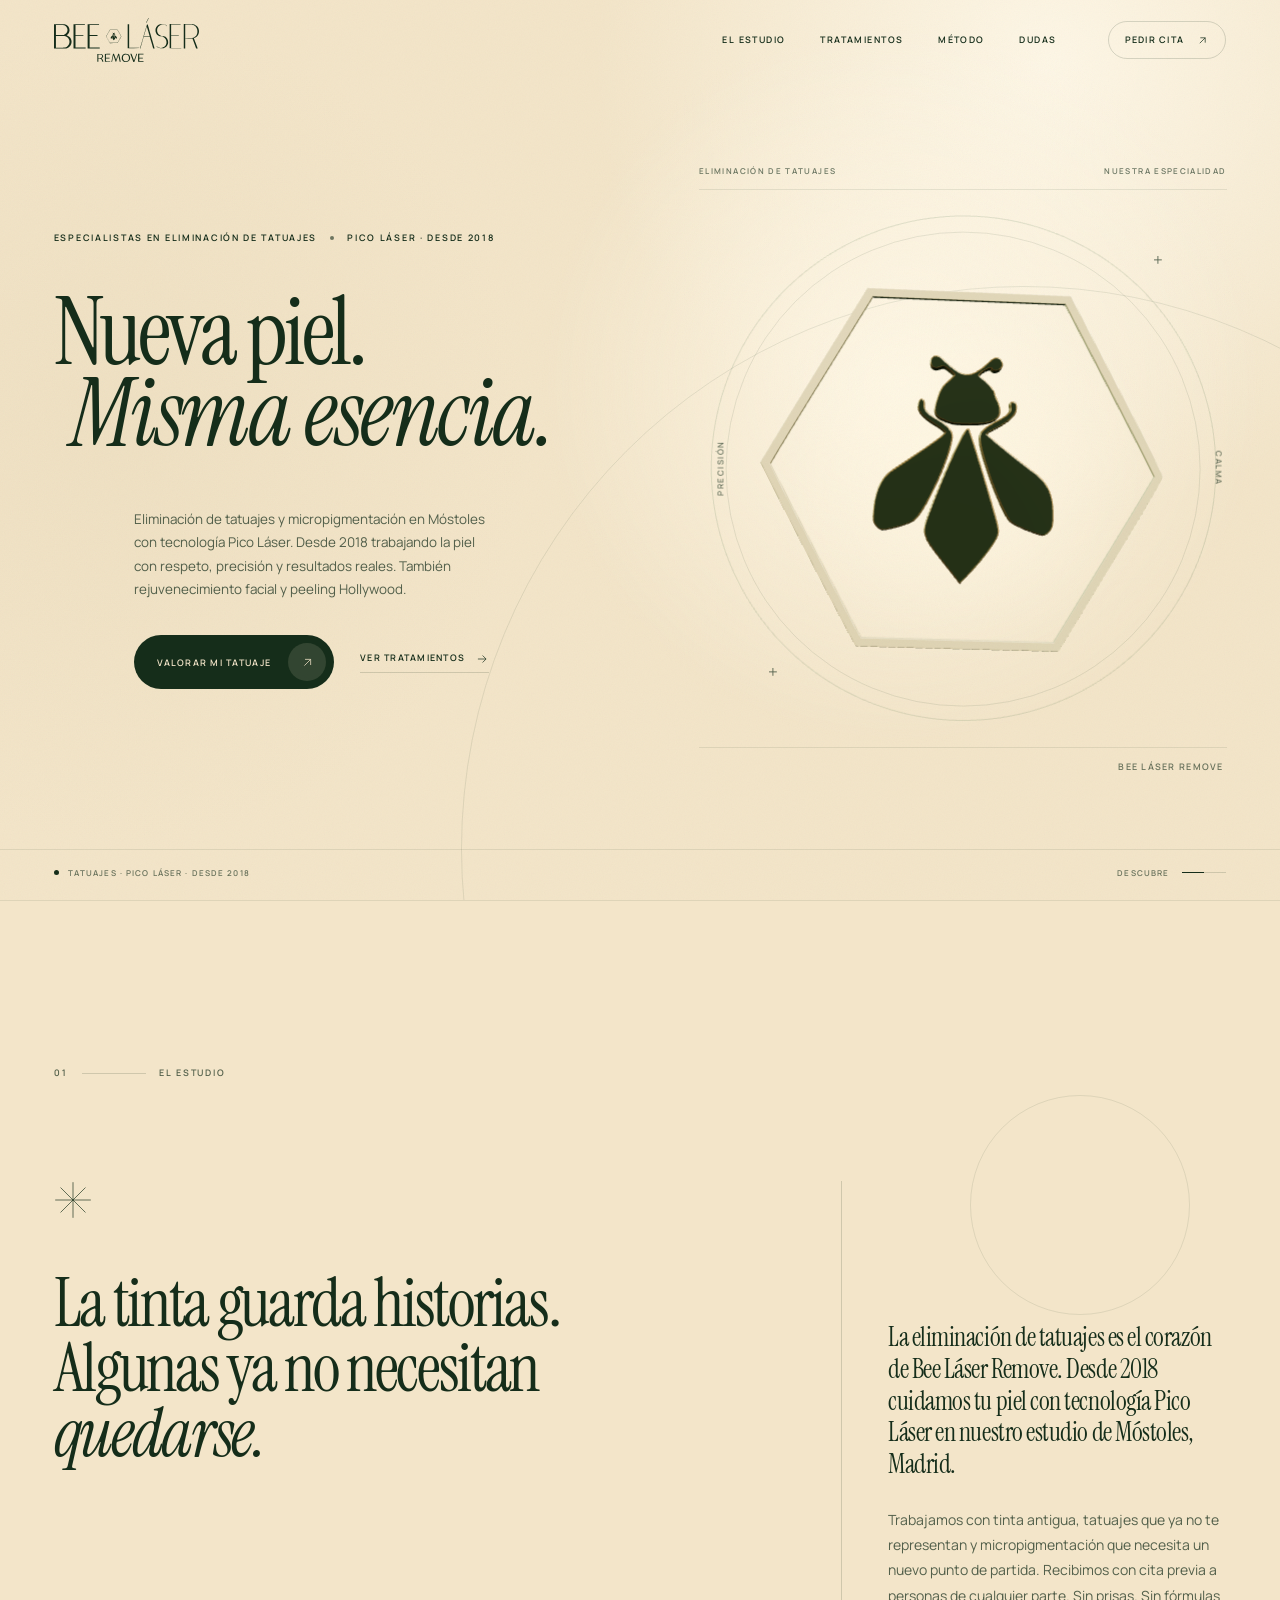
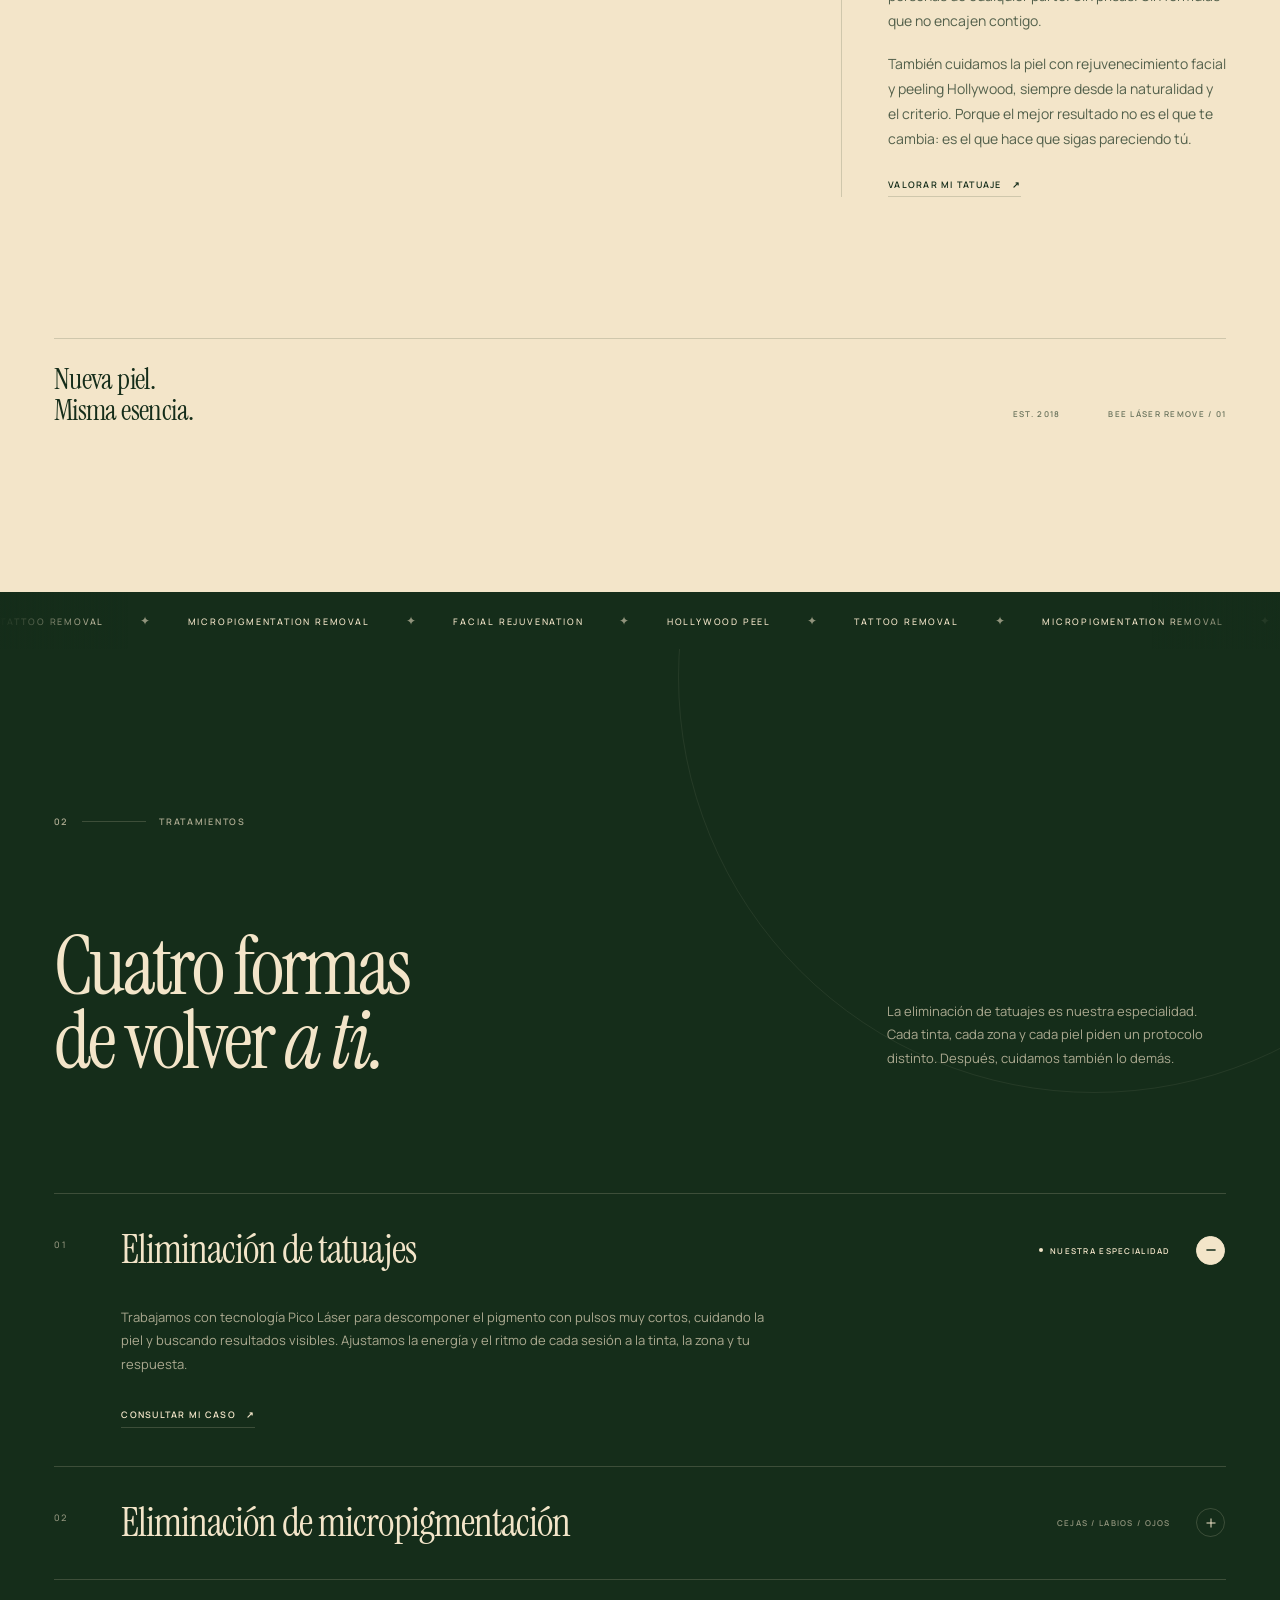
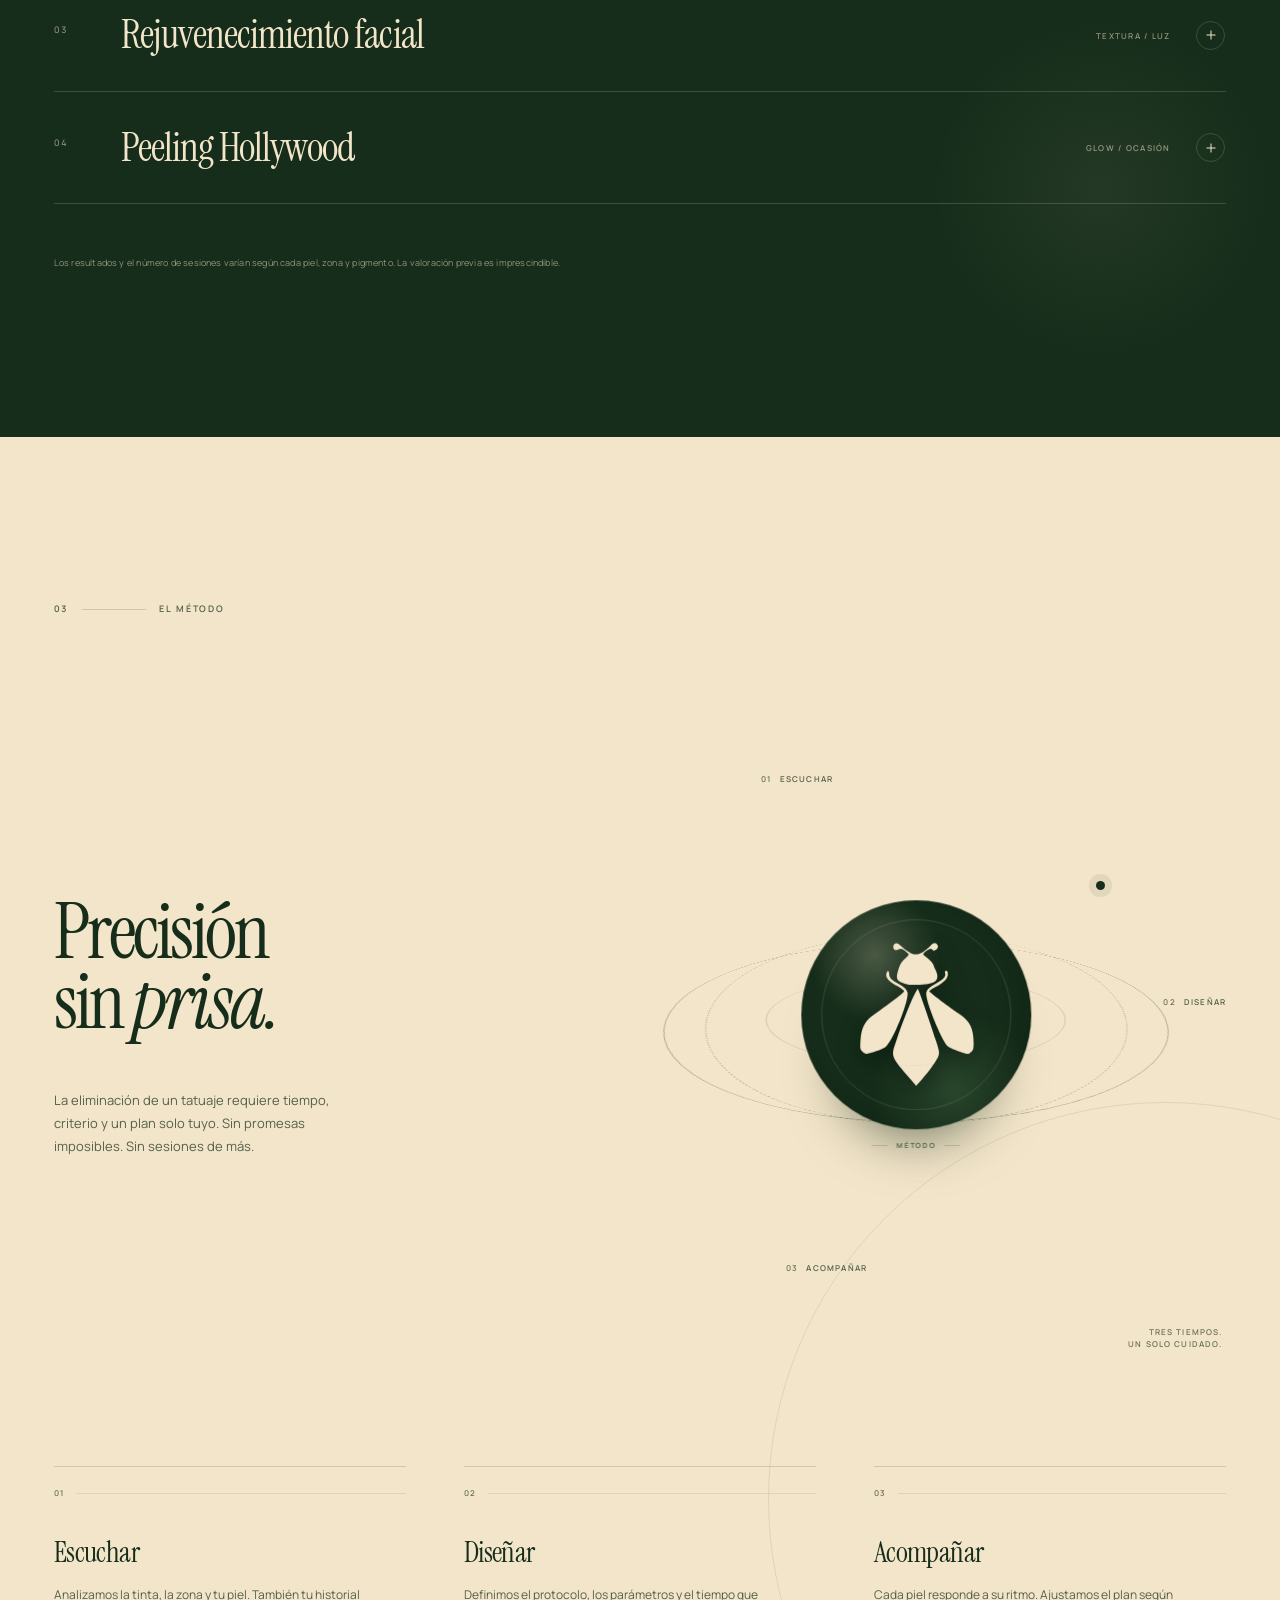
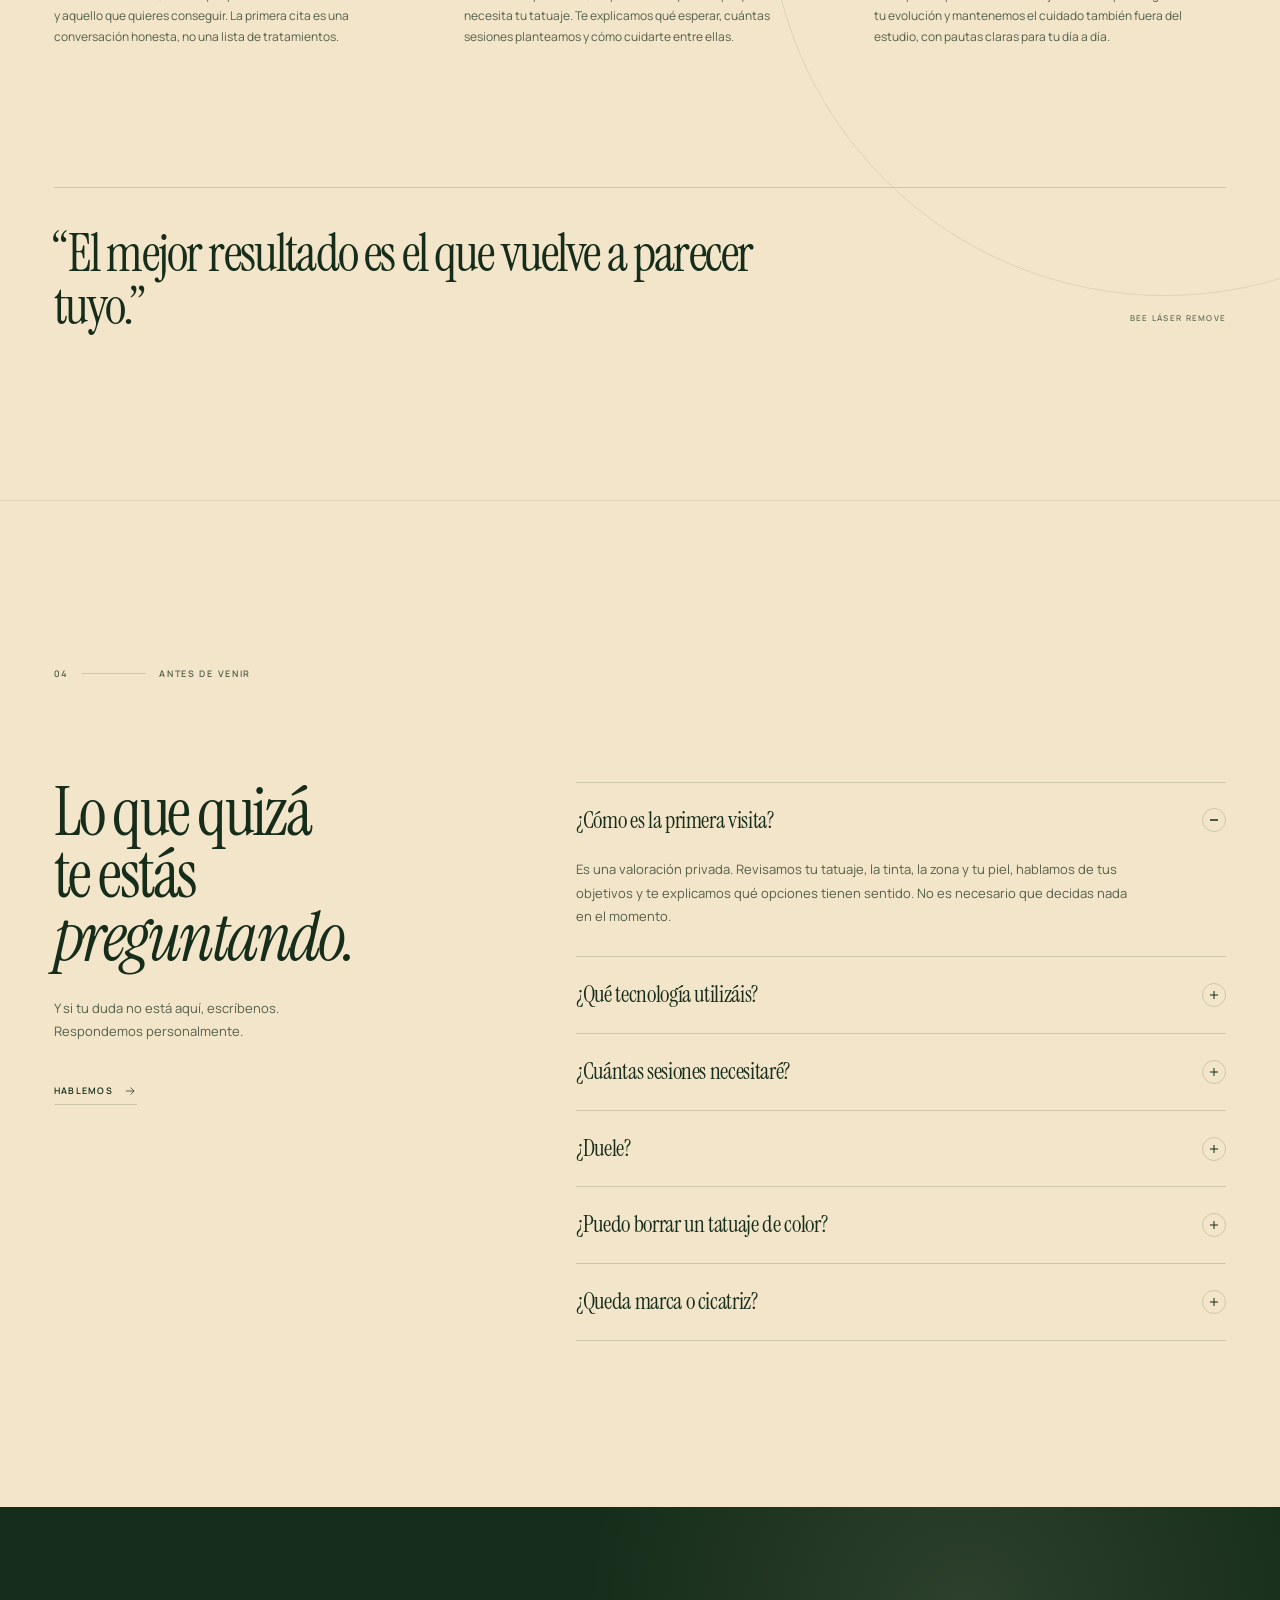
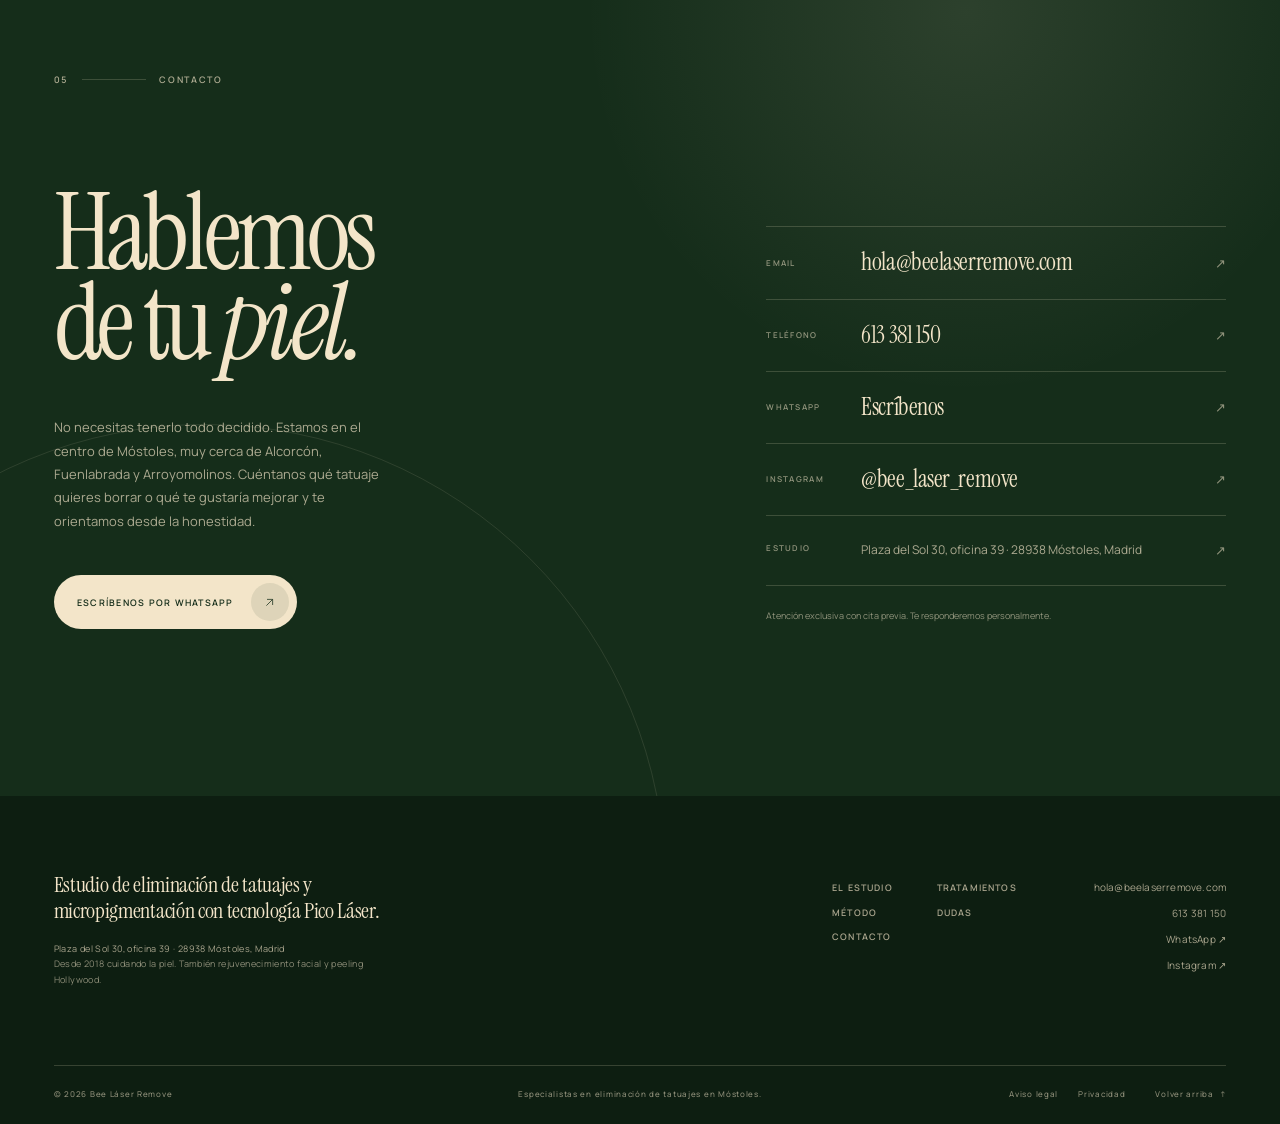
==== commit 049158b5: "Afina el giro 3D, el hero y limpia bloques SEO" ====
--- a/index.html
+++ b/index.html
@@ -7,11 +7,11 @@
   <title>Bee Láser Remove | Eliminación de tatuajes</title>
   <meta name="description" content="Eliminación de tatuajes y micropigmentación con tecnología Pico Láser en Móstoles, Madrid. Desde 2018 cuidando la piel. Pide tu valoración sin compromiso.">
   <meta name="robots" content="index, follow, max-image-preview:large">
-  <meta name="author" content="Bee Laser Remove">
+  <meta name="author" content="Bee Láser Remove">
   <link rel="canonical" href="https://beelaserremove.com/">
 
   <meta property="og:type" content="website">
-  <meta property="og:site_name" content="Bee Laser Remove">
+  <meta property="og:site_name" content="Bee Láser Remove">
   <meta property="og:locale" content="es_ES">
   <meta property="og:title" content="Bee Láser Remove | Eliminación de tatuajes">
   <meta property="og:description" content="Eliminación de tatuajes y micropigmentación con tecnología Pico Láser en Móstoles. Desde 2018 trabajando la piel con respeto, precisión y resultados reales.">
@@ -19,7 +19,7 @@
   <meta property="og:image" content="https://beelaserremove.com/assets/og-cover.png">
   <meta property="og:image:width" content="1200">
   <meta property="og:image:height" content="630">
-  <meta property="og:image:alt" content="Bee Laser Remove, estudio de eliminación de tatuajes en Móstoles">
+  <meta property="og:image:alt" content="Bee Láser Remove, estudio de eliminación de tatuajes en Móstoles">
 
   <meta name="twitter:card" content="summary_large_image">
   <meta name="twitter:title" content="Bee Láser Remove | Eliminación de tatuajes">
@@ -45,8 +45,8 @@
         {
           "@type": ["HealthAndBeautyBusiness", "LocalBusiness"],
           "@id": "https://beelaserremove.com/#business",
-          "name": "Bee Laser Remove",
-          "alternateName": "Bee Laser Remove Móstoles",
+          "name": "Bee Láser Remove",
+          "alternateName": "Bee Láser Remove Móstoles",
           "slogan": "Nueva piel. Misma esencia.",
           "description": "Estudio especializado en eliminación de tatuajes y micropigmentación con tecnología Pico Láser en Móstoles, Madrid. Desde 2018 cuidando la piel.",
           "url": "https://beelaserremove.com/",
@@ -88,7 +88,7 @@
           ],
           "hasOfferCatalog": {
             "@type": "OfferCatalog",
-            "name": "Tratamientos de Bee Laser Remove",
+            "name": "Tratamientos de Bee Láser Remove",
             "itemListElement": [
               { "@type": "Offer", "itemOffered": { "@id": "https://beelaserremove.com/#tattoo-removal" } },
               { "@type": "Offer", "itemOffered": { "@id": "https://beelaserremove.com/#micropigmentation-removal" } },
@@ -141,7 +141,7 @@
           "@type": "WebSite",
           "@id": "https://beelaserremove.com/#website",
           "url": "https://beelaserremove.com/",
-          "name": "Bee Laser Remove",
+          "name": "Bee Láser Remove",
           "inLanguage": "es-ES",
           "publisher": { "@id": "https://beelaserremove.com/#business" }
         },
@@ -219,7 +219,7 @@
   <div class="grain" aria-hidden="true"></div>
 
   <header class="site-header" data-header>
-    <a class="brand" href="#inicio" aria-label="Bee Laser Remove, ir al inicio">
+    <a class="brand" href="#inicio" aria-label="Bee Láser Remove, ir al inicio">
       <img class="brand__logo brand__logo--ink" src="assets/logo-lockup.svg" width="2549" height="772" alt="" fetchpriority="high">
       <img class="brand__logo brand__logo--cream" src="assets/logo-lockup-light.svg" width="2549" height="772" alt="" aria-hidden="true">
     </a>
@@ -316,8 +316,7 @@
           </div>
 
           <div class="hero__visual-bottom">
-            <p class="orb-hint"><span aria-hidden="true">↔ ↕</span> Gira la abeja</p>
-            <p class="orb-coord">BEE — LÁSER<br>TATTOO REMOVAL</p>
+            <p class="orb-coord">Bee Láser Remove</p>
           </div>
         </div>
       </div>
@@ -348,15 +347,9 @@
           </div>
 
           <div class="manifesto__copy reveal" data-reveal-delay="120">
-            <p class="manifesto__lead">La eliminación de tatuajes es el corazón de Bee Laser Remove. Desde 2018 cuidamos tu piel con tecnología Pico Láser en nuestro estudio de Móstoles, Madrid.</p>
+            <p class="manifesto__lead">La eliminación de tatuajes es el corazón de Bee Láser Remove. Desde 2018 cuidamos tu piel con tecnología Pico Láser en nuestro estudio de Móstoles, Madrid.</p>
             <p>Trabajamos con tinta antigua, tatuajes que ya no te representan y micropigmentación que necesita un nuevo punto de partida. Recibimos con cita previa a personas de cualquier parte. Sin prisas. Sin fórmulas que no encajen contigo.</p>
             <p>También cuidamos la piel con rejuvenecimiento facial y peeling Hollywood, siempre desde la naturalidad y el criterio. Porque el mejor resultado no es el que te cambia: es el que hace que sigas pareciendo tú.</p>
-            <div class="manifesto__tags" aria-label="Especialidades del estudio">
-              <span>Eliminación de tatuajes</span>
-              <span>Micropigmentación</span>
-              <span>Tecnología Pico Láser</span>
-              <span>Desde 2018 cuidando la piel</span>
-            </div>
             <a class="text-link manifesto__link" href="https://wa.me/34613381150" target="_blank" rel="noopener" data-whatsapp-cta>Valorar mi tatuaje <span aria-hidden="true">↗</span></a>
           </div>
         </div>
@@ -365,7 +358,7 @@
           <p>Nueva piel.<br>Misma esencia.</p>
           <div class="manifesto__index" aria-hidden="true">
             <span>Est. 2018</span>
-            <span>BEE / 01</span>
+            <span>BEE LÁSER REMOVE / 01</span>
           </div>
         </div>
       </div>
@@ -414,14 +407,7 @@
             <div class="treatment__panel" id="treatment-panel-1" role="region" aria-labelledby="treatment-trigger-1">
               <div class="treatment__panel-inner">
                 <p>Trabajamos con tecnología Pico Láser para descomponer el pigmento con pulsos muy cortos, cuidando la piel y buscando resultados visibles. Ajustamos la energía y el ritmo de cada sesión a la tinta, la zona y tu respuesta.</p>
-                <div class="treatment__meta">
-                  <ul class="treatment__tags" aria-label="Adecuado para">
-                    <li>Tatuajes antiguos</li>
-                    <li>Tintas de color</li>
-                    <li>Cualquier zona</li>
-                  </ul>
-                  <a class="text-link text-link--light" href="https://wa.me/34613381150" target="_blank" rel="noopener" data-whatsapp-cta data-treatment-link="Eliminación de tatuajes">Consultar mi caso <span aria-hidden="true">↗</span></a>
-                </div>
+                <a class="text-link text-link--light treatment__action" href="https://wa.me/34613381150" target="_blank" rel="noopener" data-whatsapp-cta data-treatment-link="Eliminación de tatuajes">Consultar mi caso <span aria-hidden="true">↗</span></a>
               </div>
             </div>
           </article>
@@ -438,14 +424,7 @@
             <div class="treatment__panel" id="treatment-panel-2" role="region" aria-labelledby="treatment-trigger-2">
               <div class="treatment__panel-inner">
                 <p>Retiramos pigmento cosmético no deseado o desactualizado con un enfoque gradual y conservador. Un protocolo delicado para volver a empezar con tu mirada.</p>
-                <div class="treatment__meta">
-                  <ul class="treatment__tags" aria-label="Adecuado para">
-                    <li>Cejas</li>
-                    <li>Labios</li>
-                    <li>Eyeliner</li>
-                  </ul>
-                  <a class="text-link text-link--light" href="https://wa.me/34613381150" target="_blank" rel="noopener" data-whatsapp-cta data-treatment-link="Eliminación de micropigmentación">Consultar mi caso <span aria-hidden="true">↗</span></a>
-                </div>
+                <a class="text-link text-link--light treatment__action" href="https://wa.me/34613381150" target="_blank" rel="noopener" data-whatsapp-cta data-treatment-link="Eliminación de micropigmentación">Consultar mi caso <span aria-hidden="true">↗</span></a>
               </div>
             </div>
           </article>
@@ -462,14 +441,7 @@
             <div class="treatment__panel" id="treatment-panel-3" role="region" aria-labelledby="treatment-trigger-3">
               <div class="treatment__panel-inner">
                 <p>Trabajamos la calidad de la piel para recuperar luminosidad, suavizar la textura y estimular su firmeza natural. El objetivo no es transformarte: es que te reconozcas.</p>
-                <div class="treatment__meta">
-                  <ul class="treatment__tags" aria-label="Adecuado para">
-                    <li>Luminosidad</li>
-                    <li>Líneas finas</li>
-                    <li>Textura</li>
-                  </ul>
-                  <a class="text-link text-link--light" href="https://wa.me/34613381150" target="_blank" rel="noopener" data-whatsapp-cta data-treatment-link="Rejuvenecimiento facial">Consultar mi caso <span aria-hidden="true">↗</span></a>
-                </div>
+                <a class="text-link text-link--light treatment__action" href="https://wa.me/34613381150" target="_blank" rel="noopener" data-whatsapp-cta data-treatment-link="Rejuvenecimiento facial">Consultar mi caso <span aria-hidden="true">↗</span></a>
               </div>
             </div>
           </article>
@@ -486,14 +458,7 @@
             <div class="treatment__panel" id="treatment-panel-4" role="region" aria-labelledby="treatment-trigger-4">
               <div class="treatment__panel-inner">
                 <p>Un protocolo de carbón activado y luz para renovar la superficie de la piel y conseguir un acabado luminoso. El gesto perfecto antes de un evento o cuando quieres verte descansada.</p>
-                <div class="treatment__meta">
-                  <ul class="treatment__tags" aria-label="Adecuado para">
-                    <li>Efecto glow</li>
-                    <li>Poros visibles</li>
-                    <li>Antes de eventos</li>
-                  </ul>
-                  <a class="text-link text-link--light" href="https://wa.me/34613381150" target="_blank" rel="noopener" data-whatsapp-cta data-treatment-link="Peeling Hollywood">Consultar mi caso <span aria-hidden="true">↗</span></a>
-                </div>
+                <a class="text-link text-link--light treatment__action" href="https://wa.me/34613381150" target="_blank" rel="noopener" data-whatsapp-cta data-treatment-link="Peeling Hollywood">Consultar mi caso <span aria-hidden="true">↗</span></a>
               </div>
             </div>
           </article>
@@ -575,7 +540,7 @@
 
         <div class="method__quote reveal">
           <p>“El mejor resultado es el que vuelve a parecer tuyo.”</p>
-          <span aria-hidden="true">BEE / TATTOO REMOVAL</span>
+          <span aria-hidden="true">BEE LÁSER REMOVE</span>
         </div>
       </div>
     </section>
@@ -726,7 +691,7 @@
       </div>
 
       <div class="footer__bottom">
-        <p>© <span data-year>2026</span> Bee Laser Remove</p>
+        <p>© <span data-year>2026</span> Bee Láser Remove</p>
         <p class="footer__credit">Especialistas en eliminación de tatuajes en Móstoles.</p>
         <div class="footer__legal">
           <a href="aviso-legal.html">Aviso legal</a>
--- a/css/styles.css
+++ b/css/styles.css
@@ -1,5 +1,5 @@
 /* =========================================
-   BEE LASER REMOVE — editorial skin studio
+   BEE LÁSER REMOVE — editorial skin studio
    ========================================= */
 
 @font-face {
@@ -790,6 +790,7 @@
 
 .hero__visual-bottom {
   align-items: flex-end;
+  justify-content: flex-end;
   padding-top: 12px;
   border-top: 1px solid var(--line-soft);
 }
@@ -933,33 +934,12 @@
   left: 13%;
 }
 
-.orb-hint {
-  display: flex;
-  align-items: center;
-  gap: 7px;
-  font-size: 8px;
-  font-weight: 600;
-  letter-spacing: 0.13em;
-  text-transform: uppercase;
-}
-
-.orb-hint span {
-  display: grid;
-  width: auto;
-  min-width: 17px;
-  height: 17px;
-  padding: 0 6px;
-  place-items: center;
-  border: 1px solid var(--line);
-  border-radius: 100px;
-  font-size: 9px;
-  letter-spacing: 0;
-  white-space: nowrap;
-}
-
 .orb-coord {
   padding-right: 3px;
+  font-size: 9px;
+  letter-spacing: 0.14em;
   text-align: right;
+  text-transform: uppercase;
 }
 
 .hero__foot {
@@ -1105,34 +1085,6 @@
   letter-spacing: -0.018em;
 }
 
-.manifesto__tags {
-  display: flex;
-  flex-wrap: wrap;
-  gap: 10px 20px;
-  margin-top: 38px;
-  padding-top: 21px;
-  border-top: 1px solid var(--line-soft);
-  color: var(--ink-muted);
-  font-size: 8px;
-  font-weight: 600;
-  letter-spacing: 0.14em;
-  text-transform: uppercase;
-}
-
-.manifesto__tags span {
-  display: flex;
-  align-items: center;
-  gap: 7px;
-}
-
-.manifesto__tags span::before {
-  content: "";
-  width: 3px;
-  height: 3px;
-  border-radius: 50%;
-  background: currentColor;
-}
-
 .manifesto__link {
   margin-top: 28px;
 }
@@ -1427,37 +1379,15 @@
 .treatment__panel-inner > p {
   max-width: 650px;
   margin-left: calc(42px + clamp(16px, 2vw, 30px));
-  margin-bottom: clamp(30px, 3.5vw, 46px);
+  margin-bottom: clamp(18px, 2vw, 24px);
   color: var(--cream-muted);
   font-size: 13px;
   line-height: 1.8;
 }
 
-.treatment__meta {
-  display: flex;
-  align-items: center;
-  justify-content: space-between;
-  gap: 30px;
+.treatment__action {
   margin-left: calc(42px + clamp(16px, 2vw, 30px));
-  padding-bottom: clamp(30px, 3vw, 40px);
-}
-
-.treatment__tags {
-  display: flex;
-  flex-wrap: wrap;
-  gap: 8px;
-}
-
-.treatment__tags li {
-  padding: 8px 13px;
-  border: 1px solid var(--line-light);
-  border-radius: 100px;
-  color: var(--cream-muted);
-  font-size: 8px;
-  font-weight: 500;
-  letter-spacing: 0.1em;
-  line-height: 1;
-  text-transform: uppercase;
+  margin-bottom: clamp(30px, 3vw, 40px);
 }
 
 .treatment-note {
@@ -1751,6 +1681,7 @@
   font-size: 8px;
   font-weight: 600;
   letter-spacing: 0.16em;
+  text-transform: uppercase;
   white-space: nowrap;
 }
 
@@ -2478,7 +2409,7 @@
   }
 
   .treatment__panel-inner > p,
-  .treatment__meta {
+  .treatment__action {
     margin-left: calc(28px + 14px);
   }
 
@@ -2785,19 +2716,12 @@
   }
 
   .treatment__panel-inner > p,
-  .treatment__meta {
+  .treatment__action {
     margin-left: 0;
   }
 
-  .treatment__meta {
-    flex-direction: column;
-    align-items: flex-start;
-    gap: 23px;
-  }
-
-  .treatment__tags li {
-    padding: 7px 11px;
-    font-size: 7px;
+  .treatment__action {
+    margin-bottom: 30px;
   }
 
   .treatment-note {
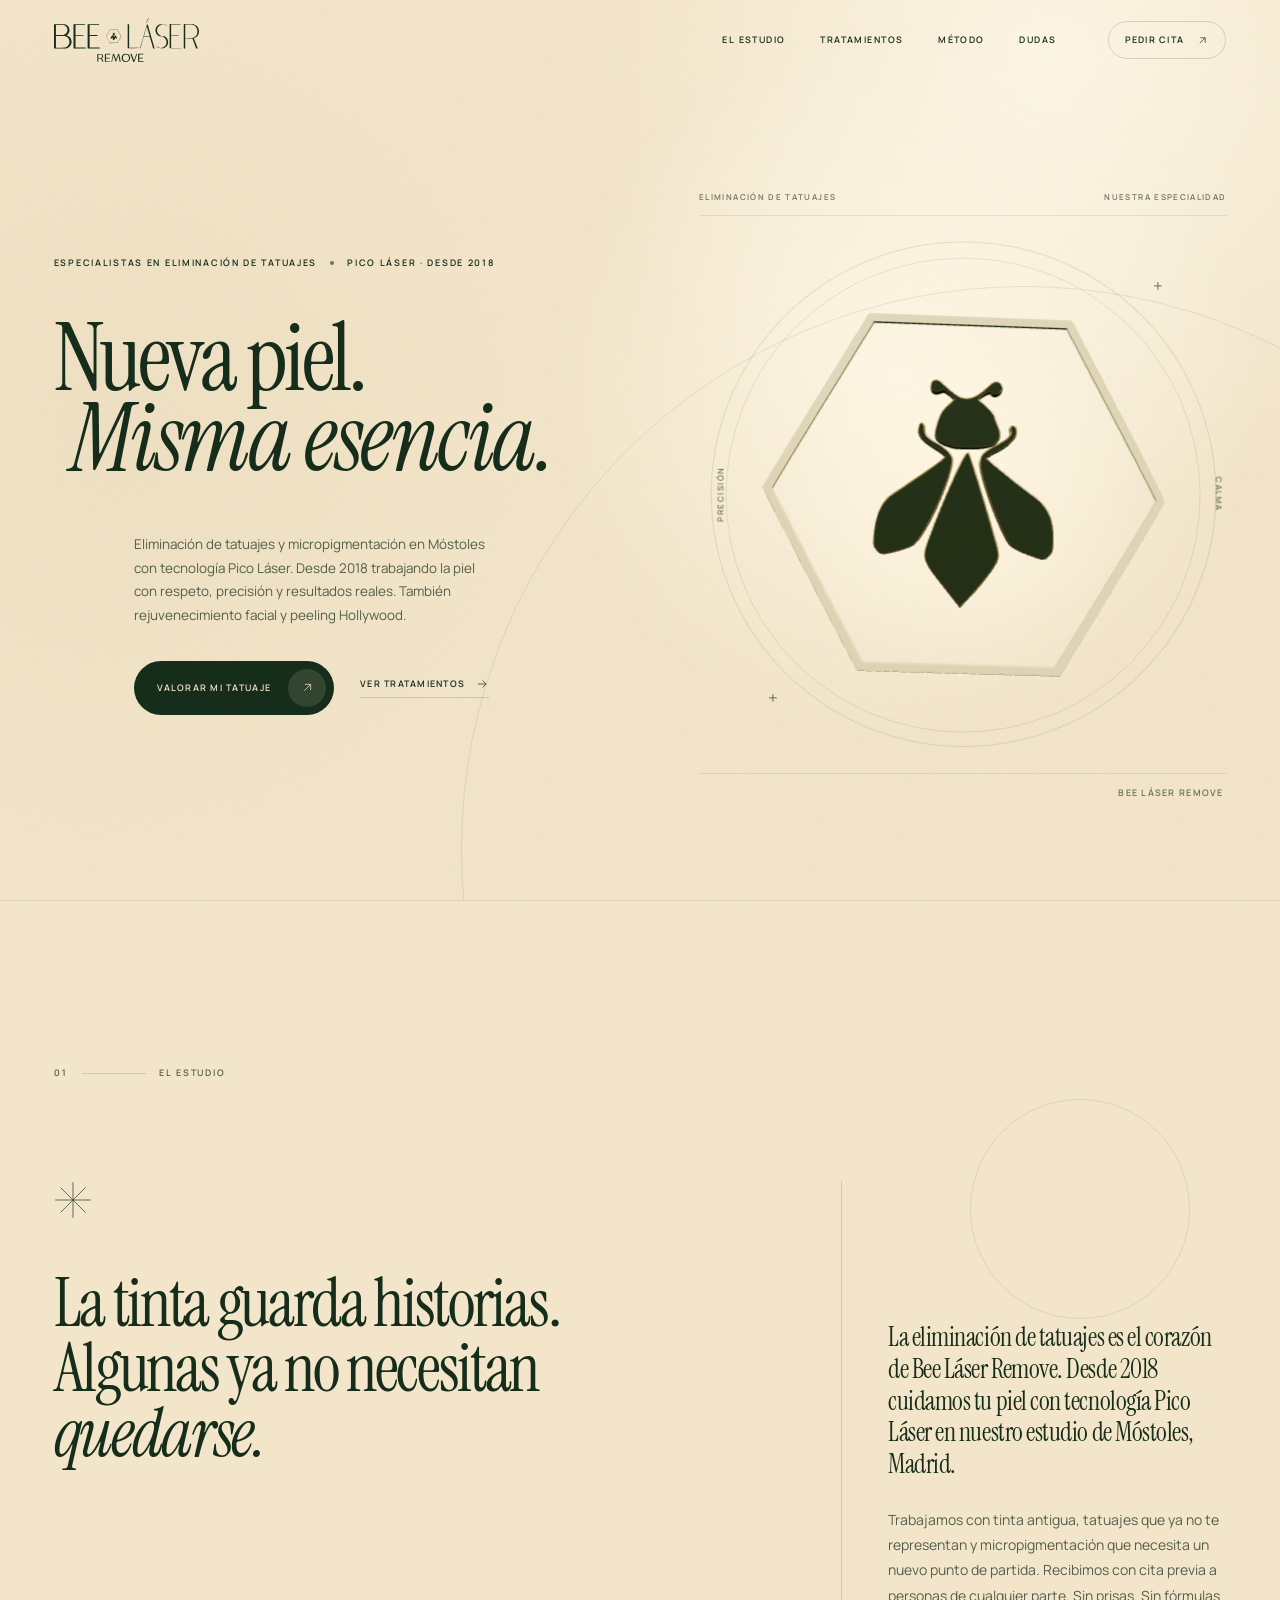
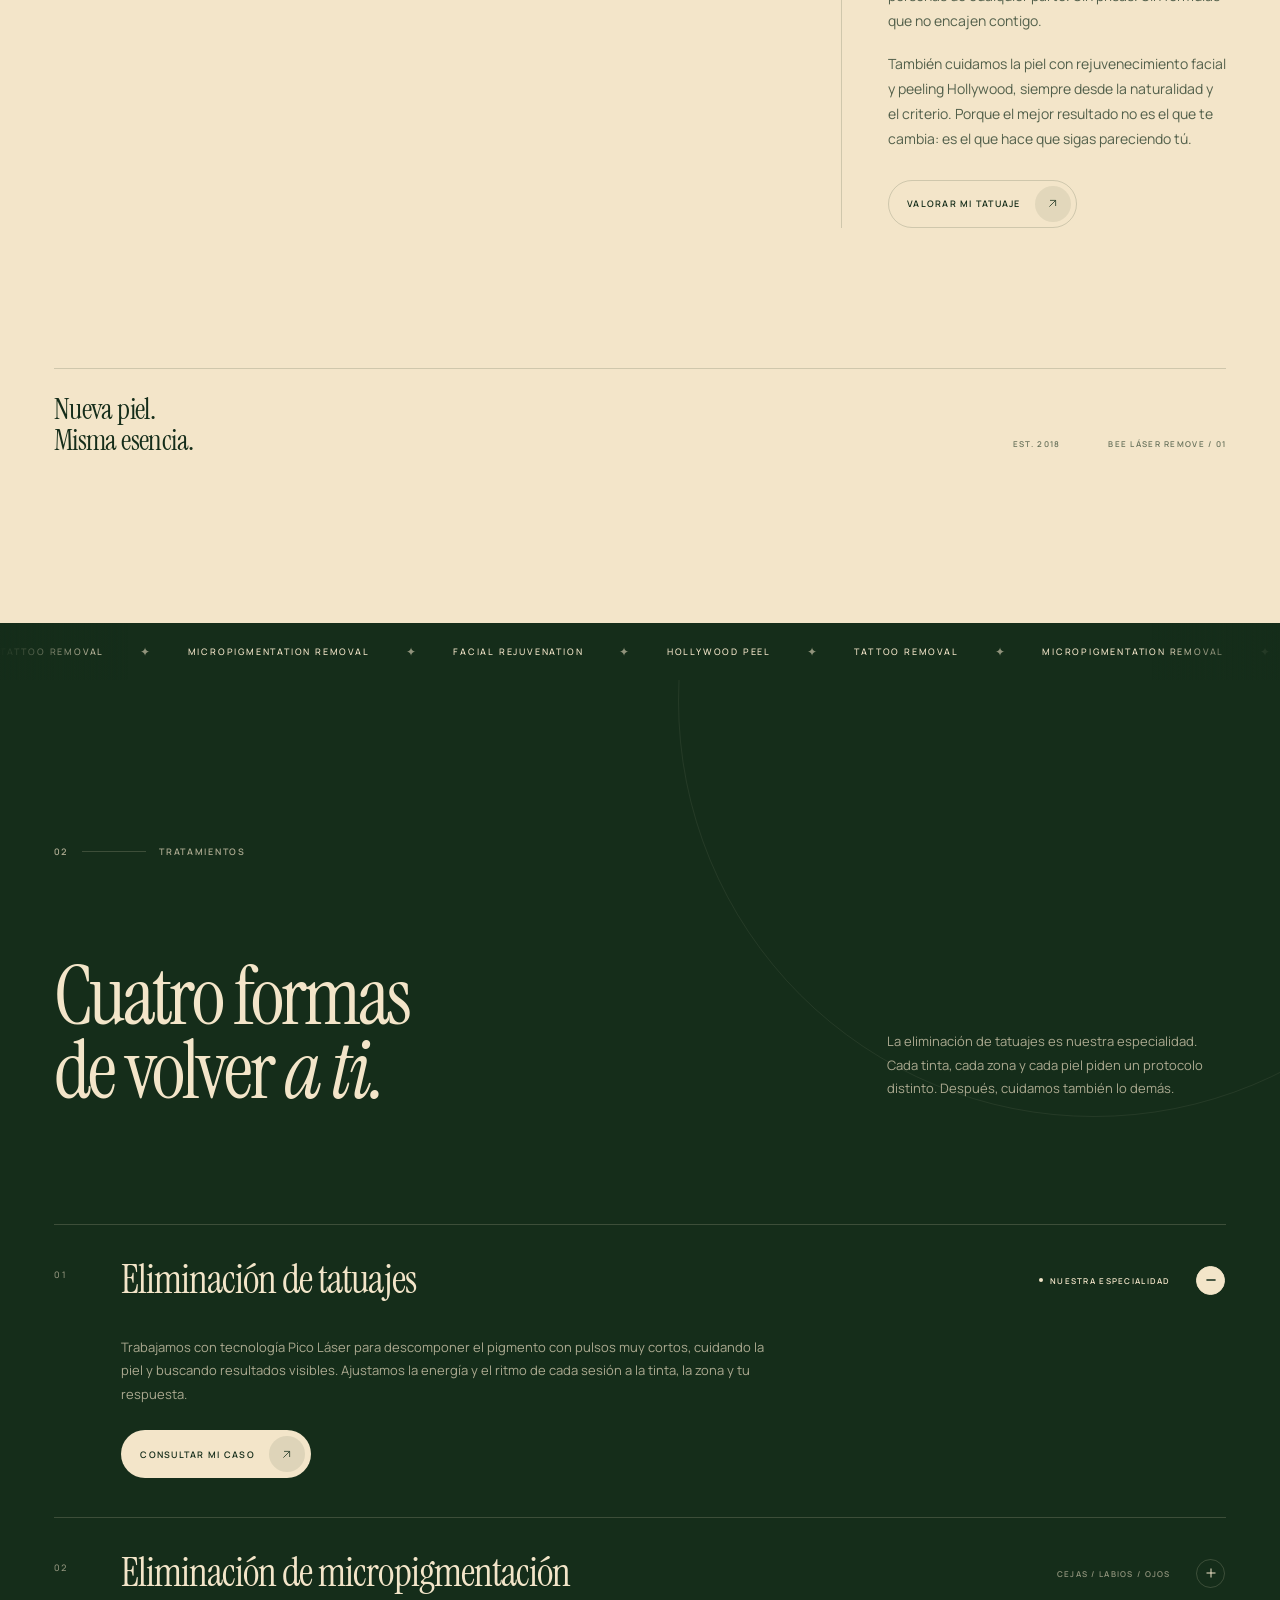
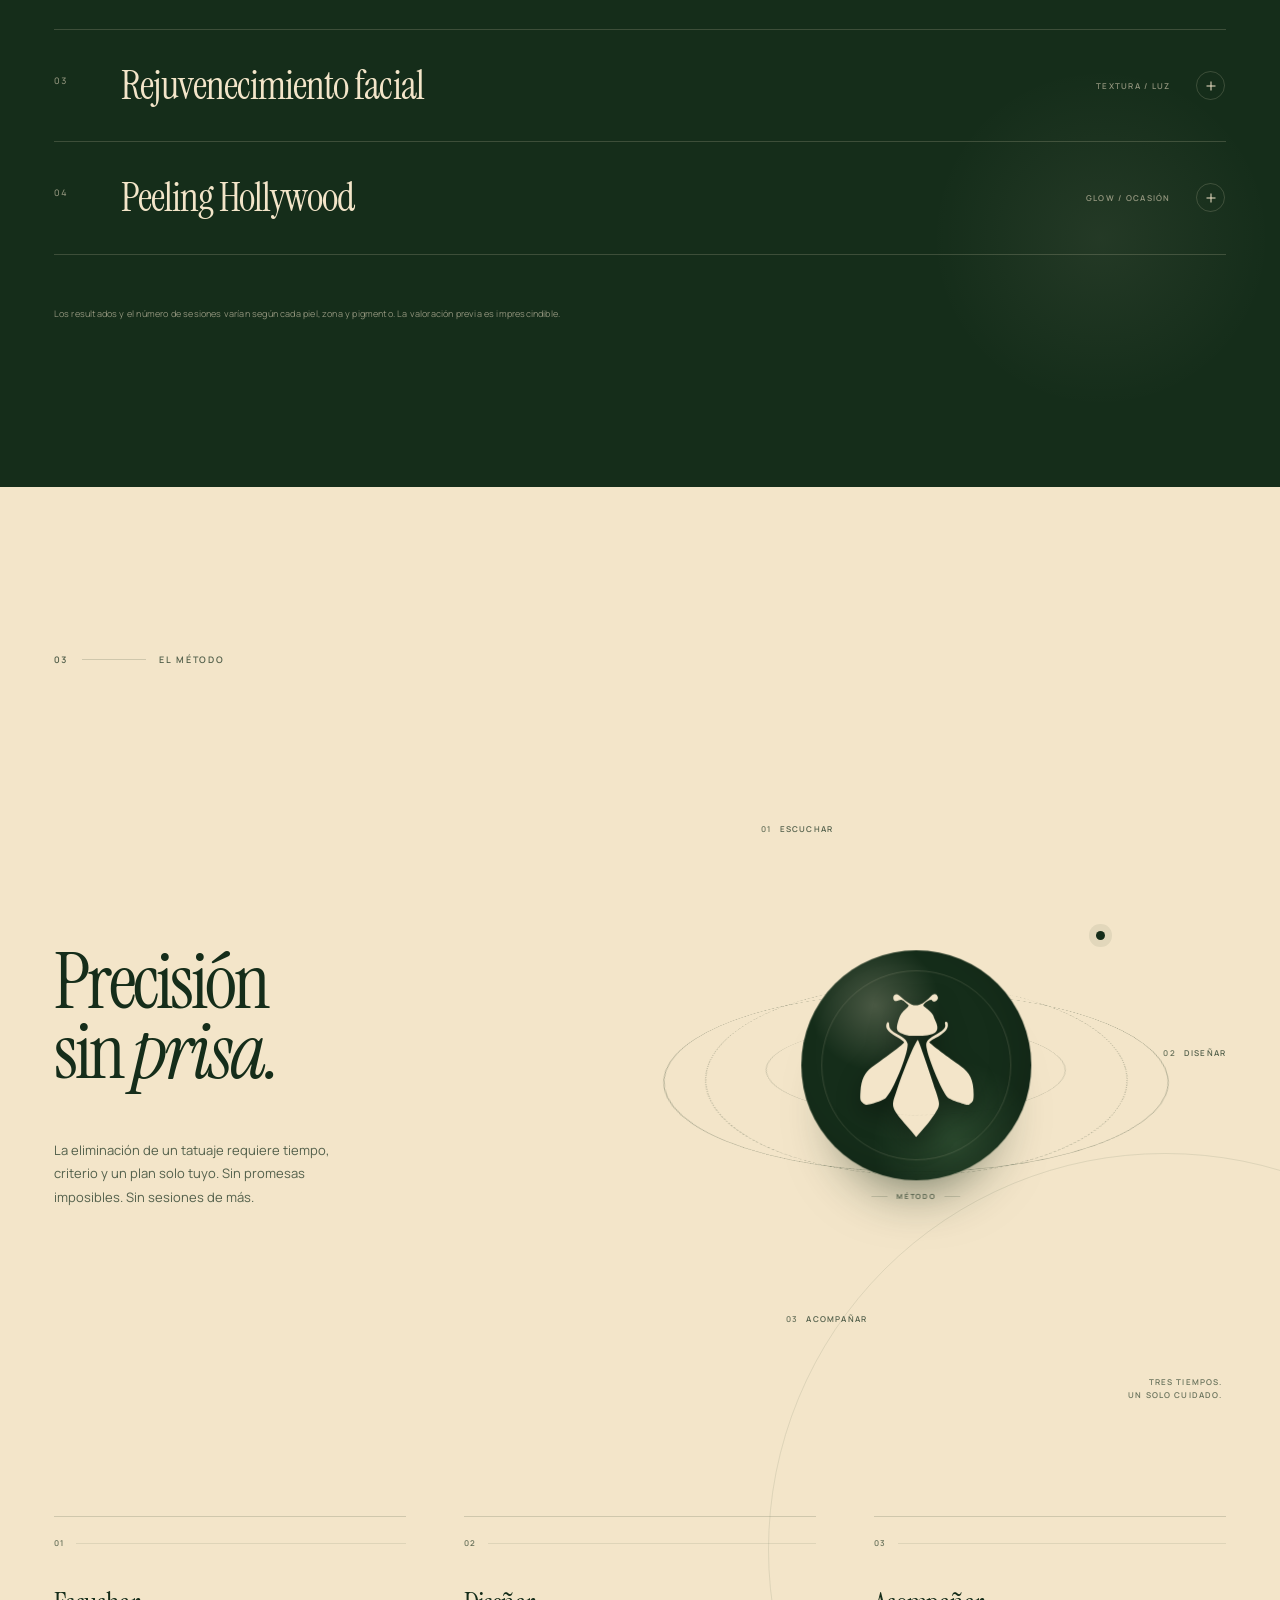
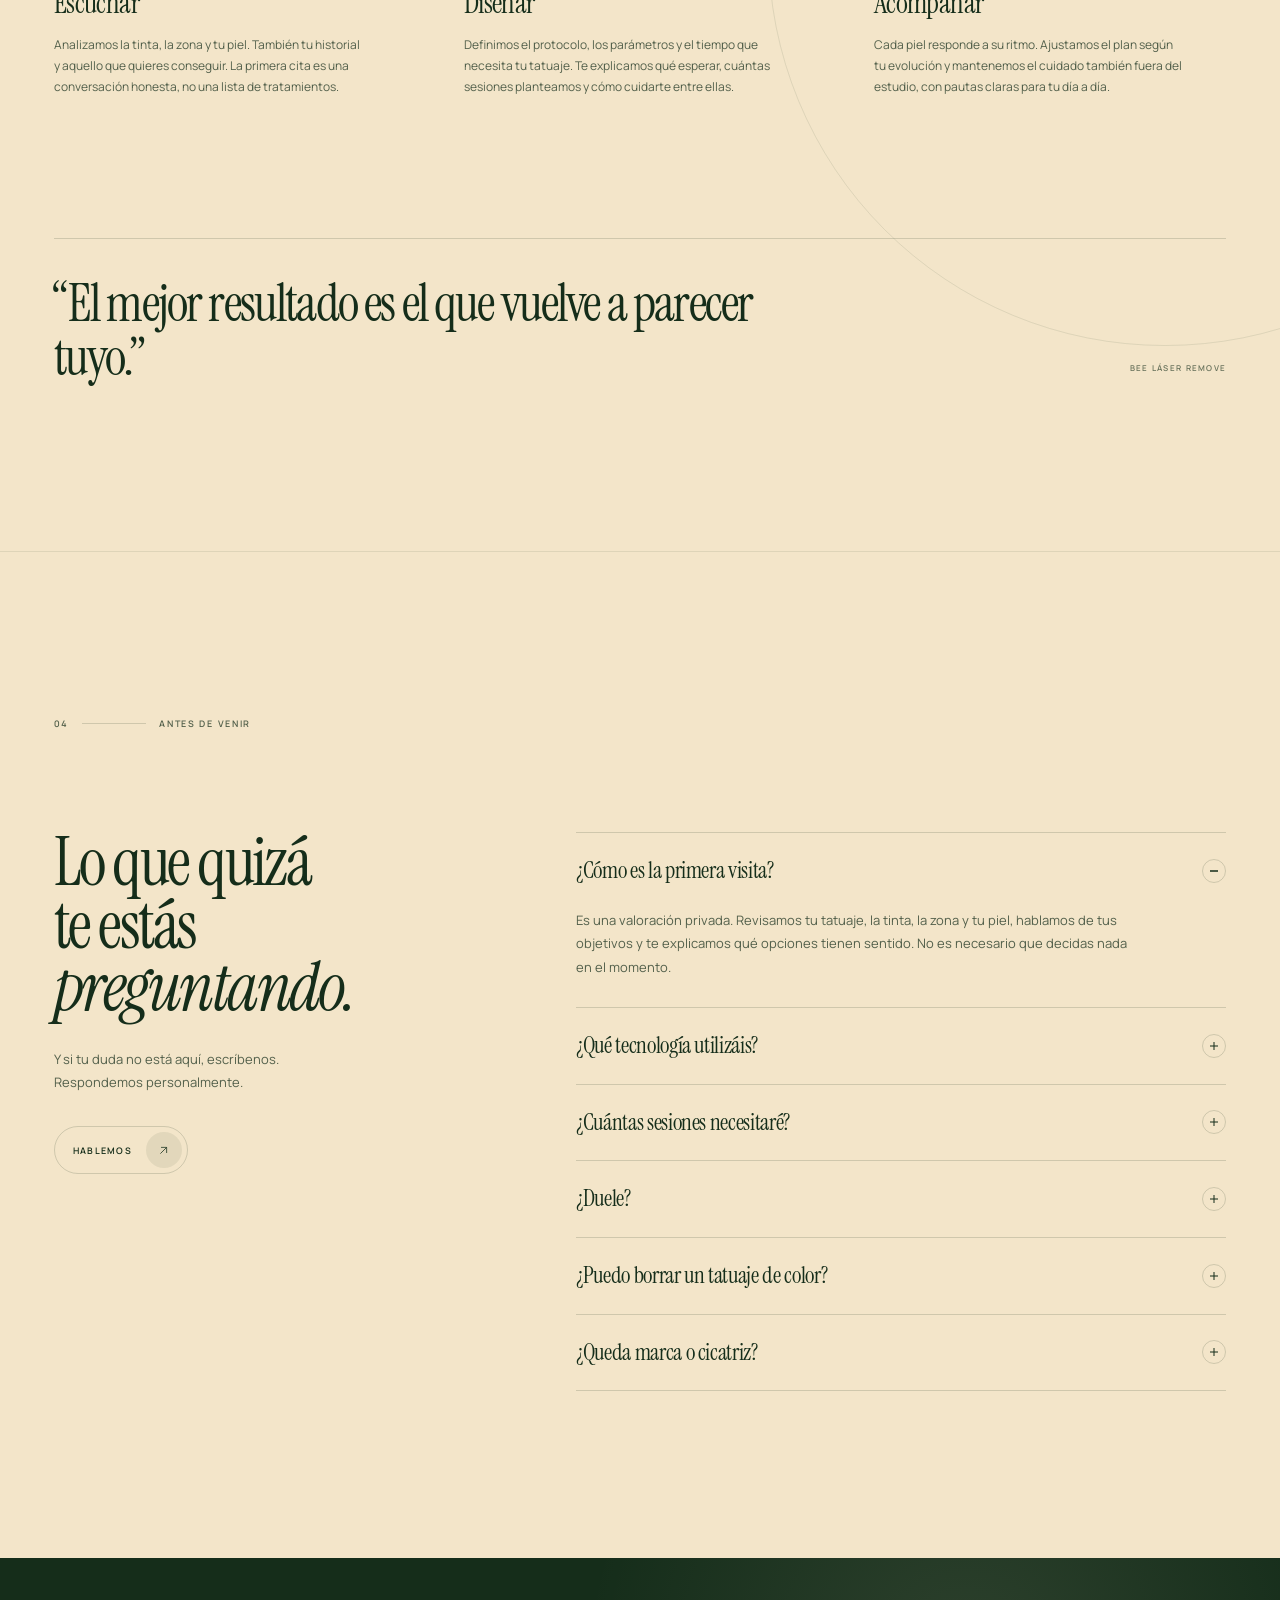
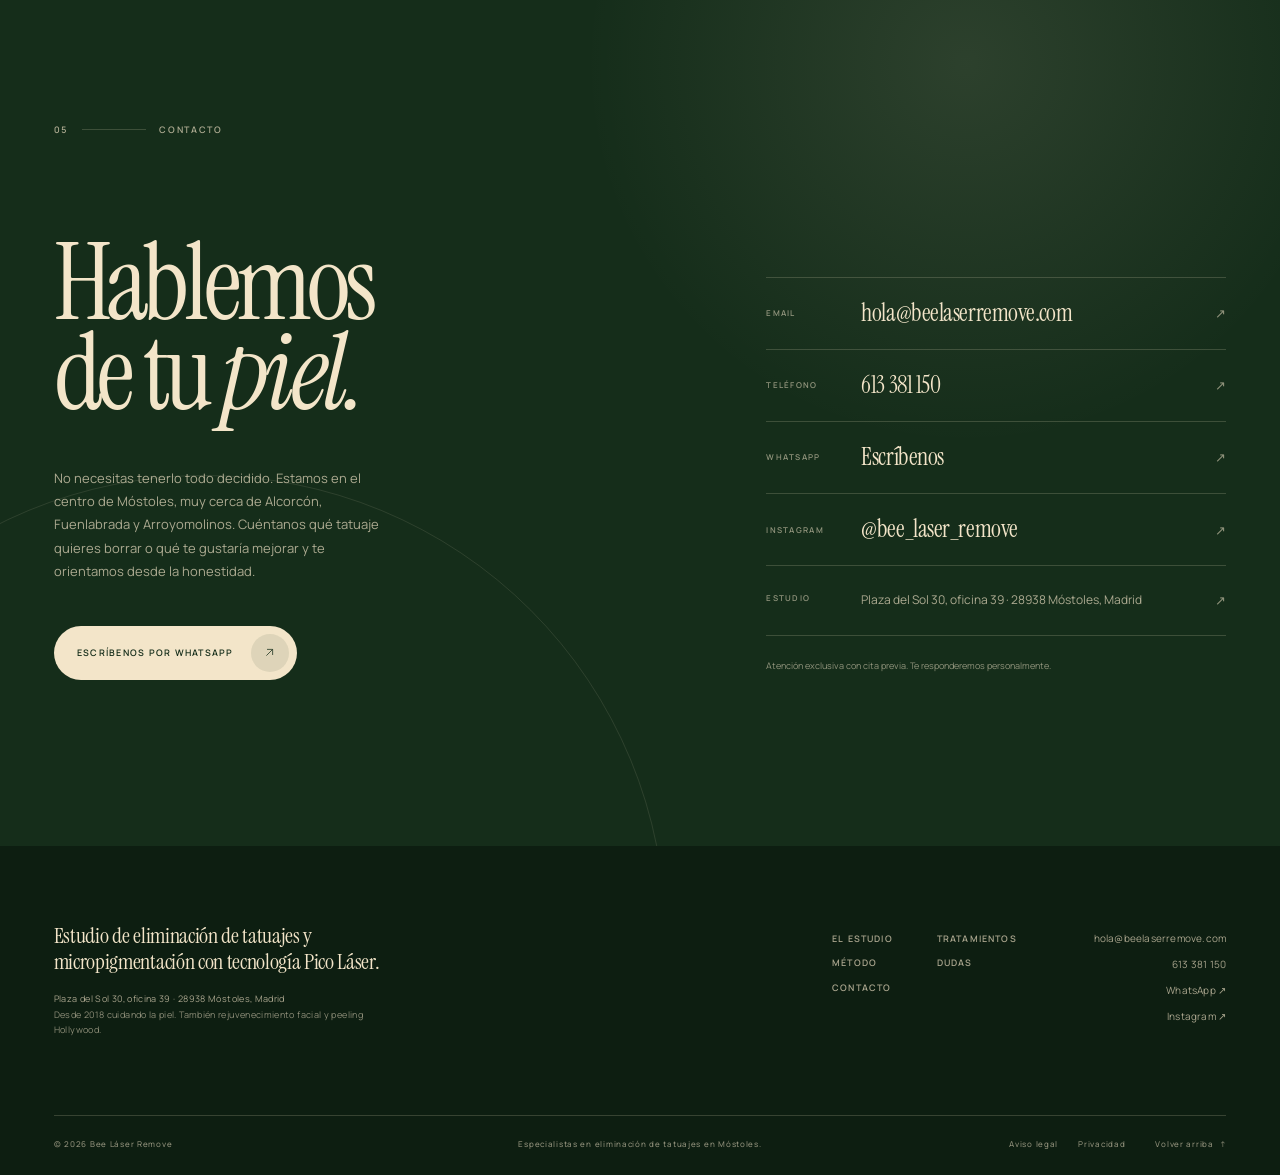
==== commit 7a9f2b34: "Refuerza los CTAs y elimina el pie del hero" ====
--- a/index.html
+++ b/index.html
@@ -253,9 +253,14 @@
         <a href="#contacto"><span>05</span>Contacto</a>
       </nav>
       <div class="mobile-menu__foot">
+        <a class="mobile-menu__cta" href="https://wa.me/" target="_blank" rel="noopener" data-whatsapp-link hidden>
+          <span>Pedir cita por WhatsApp</span>
+          <span class="button__icon" aria-hidden="true">
+            <svg viewBox="0 0 24 24"><path d="M7 17 17 7M8 7h9v9"/></svg>
+          </span>
+        </a>
         <a href="mailto:hola@beelaserremove.com" data-email-link data-email-text>hola@beelaserremove.com</a>
         <a href="tel:" data-phone-link data-phone-text hidden></a>
-        <a href="https://wa.me/" target="_blank" rel="noopener" data-whatsapp-link hidden>WhatsApp <span aria-hidden="true">↗</span></a>
         <a href="https://www.instagram.com/bee_laser_remove/" target="_blank" rel="noopener" data-instagram-link>Instagram <span aria-hidden="true">↗</span></a>
         <p>Solo con cita previa</p>
       </div>
@@ -320,14 +325,6 @@
           </div>
         </div>
       </div>
-
-      <div class="container hero__foot">
-        <p class="hero__note"><span aria-hidden="true"></span> Tatuajes · Pico Láser · Desde 2018</p>
-        <a class="scroll-cue" href="#estudio" aria-label="Bajar a El estudio">
-          <span>Descubre</span>
-          <span class="scroll-cue__line" aria-hidden="true"></span>
-        </a>
-      </div>
     </section>
 
     <section class="manifesto section" id="estudio" aria-labelledby="manifesto-title">
@@ -350,7 +347,12 @@
             <p class="manifesto__lead">La eliminación de tatuajes es el corazón de Bee Láser Remove. Desde 2018 cuidamos tu piel con tecnología Pico Láser en nuestro estudio de Móstoles, Madrid.</p>
             <p>Trabajamos con tinta antigua, tatuajes que ya no te representan y micropigmentación que necesita un nuevo punto de partida. Recibimos con cita previa a personas de cualquier parte. Sin prisas. Sin fórmulas que no encajen contigo.</p>
             <p>También cuidamos la piel con rejuvenecimiento facial y peeling Hollywood, siempre desde la naturalidad y el criterio. Porque el mejor resultado no es el que te cambia: es el que hace que sigas pareciendo tú.</p>
-            <a class="text-link manifesto__link" href="https://wa.me/34613381150" target="_blank" rel="noopener" data-whatsapp-cta>Valorar mi tatuaje <span aria-hidden="true">↗</span></a>
+            <a class="button button--outline button--compact manifesto__link" href="https://wa.me/34613381150" target="_blank" rel="noopener" data-whatsapp-cta>
+              <span>Valorar mi tatuaje</span>
+              <span class="button__icon" aria-hidden="true">
+                <svg viewBox="0 0 24 24"><path d="M7 17 17 7M8 7h9v9"/></svg>
+              </span>
+            </a>
           </div>
         </div>
 
@@ -407,7 +409,12 @@
             <div class="treatment__panel" id="treatment-panel-1" role="region" aria-labelledby="treatment-trigger-1">
               <div class="treatment__panel-inner">
                 <p>Trabajamos con tecnología Pico Láser para descomponer el pigmento con pulsos muy cortos, cuidando la piel y buscando resultados visibles. Ajustamos la energía y el ritmo de cada sesión a la tinta, la zona y tu respuesta.</p>
-                <a class="text-link text-link--light treatment__action" href="https://wa.me/34613381150" target="_blank" rel="noopener" data-whatsapp-cta data-treatment-link="Eliminación de tatuajes">Consultar mi caso <span aria-hidden="true">↗</span></a>
+                <a class="button button--cream button--compact treatment__action" href="https://wa.me/34613381150" target="_blank" rel="noopener" data-whatsapp-cta data-treatment-link="Eliminación de tatuajes">
+                  <span>Consultar mi caso</span>
+                  <span class="button__icon" aria-hidden="true">
+                    <svg viewBox="0 0 24 24"><path d="M7 17 17 7M8 7h9v9"/></svg>
+                  </span>
+                </a>
               </div>
             </div>
           </article>
@@ -424,7 +431,12 @@
             <div class="treatment__panel" id="treatment-panel-2" role="region" aria-labelledby="treatment-trigger-2">
               <div class="treatment__panel-inner">
                 <p>Retiramos pigmento cosmético no deseado o desactualizado con un enfoque gradual y conservador. Un protocolo delicado para volver a empezar con tu mirada.</p>
-                <a class="text-link text-link--light treatment__action" href="https://wa.me/34613381150" target="_blank" rel="noopener" data-whatsapp-cta data-treatment-link="Eliminación de micropigmentación">Consultar mi caso <span aria-hidden="true">↗</span></a>
+                <a class="button button--cream button--compact treatment__action" href="https://wa.me/34613381150" target="_blank" rel="noopener" data-whatsapp-cta data-treatment-link="Eliminación de micropigmentación">
+                  <span>Consultar mi caso</span>
+                  <span class="button__icon" aria-hidden="true">
+                    <svg viewBox="0 0 24 24"><path d="M7 17 17 7M8 7h9v9"/></svg>
+                  </span>
+                </a>
               </div>
             </div>
           </article>
@@ -441,7 +453,12 @@
             <div class="treatment__panel" id="treatment-panel-3" role="region" aria-labelledby="treatment-trigger-3">
               <div class="treatment__panel-inner">
                 <p>Trabajamos la calidad de la piel para recuperar luminosidad, suavizar la textura y estimular su firmeza natural. El objetivo no es transformarte: es que te reconozcas.</p>
-                <a class="text-link text-link--light treatment__action" href="https://wa.me/34613381150" target="_blank" rel="noopener" data-whatsapp-cta data-treatment-link="Rejuvenecimiento facial">Consultar mi caso <span aria-hidden="true">↗</span></a>
+                <a class="button button--cream button--compact treatment__action" href="https://wa.me/34613381150" target="_blank" rel="noopener" data-whatsapp-cta data-treatment-link="Rejuvenecimiento facial">
+                  <span>Consultar mi caso</span>
+                  <span class="button__icon" aria-hidden="true">
+                    <svg viewBox="0 0 24 24"><path d="M7 17 17 7M8 7h9v9"/></svg>
+                  </span>
+                </a>
               </div>
             </div>
           </article>
@@ -458,7 +475,12 @@
             <div class="treatment__panel" id="treatment-panel-4" role="region" aria-labelledby="treatment-trigger-4">
               <div class="treatment__panel-inner">
                 <p>Un protocolo de carbón activado y luz para renovar la superficie de la piel y conseguir un acabado luminoso. El gesto perfecto antes de un evento o cuando quieres verte descansada.</p>
-                <a class="text-link text-link--light treatment__action" href="https://wa.me/34613381150" target="_blank" rel="noopener" data-whatsapp-cta data-treatment-link="Peeling Hollywood">Consultar mi caso <span aria-hidden="true">↗</span></a>
+                <a class="button button--cream button--compact treatment__action" href="https://wa.me/34613381150" target="_blank" rel="noopener" data-whatsapp-cta data-treatment-link="Peeling Hollywood">
+                  <span>Consultar mi caso</span>
+                  <span class="button__icon" aria-hidden="true">
+                    <svg viewBox="0 0 24 24"><path d="M7 17 17 7M8 7h9v9"/></svg>
+                  </span>
+                </a>
               </div>
             </div>
           </article>
@@ -557,7 +579,12 @@
           <div class="faq__intro reveal">
             <h2 id="faq-title">Lo que quizá<br>te estás <em>preguntando.</em></h2>
             <p>Y si tu duda no está aquí, escríbenos. Respondemos personalmente.</p>
-            <a class="text-link" href="https://wa.me/34613381150" target="_blank" rel="noopener" data-whatsapp-cta>Hablemos <svg viewBox="0 0 24 24" aria-hidden="true"><path d="M5 12h14M13 6l6 6-6 6"/></svg></a>
+            <a class="button button--outline button--compact faq__cta" href="https://wa.me/34613381150" target="_blank" rel="noopener" data-whatsapp-cta>
+              <span>Hablemos</span>
+              <span class="button__icon" aria-hidden="true">
+                <svg viewBox="0 0 24 24"><path d="M7 17 17 7M8 7h9v9"/></svg>
+              </span>
+            </a>
           </div>
 
           <div class="faq__list reveal" data-reveal-delay="120">
--- a/css/styles.css
+++ b/css/styles.css
@@ -367,6 +367,17 @@
   transform: translate(2px, -2px);
 }
 
+.site-header.is-scrolled .header-cta {
+  background: var(--forest);
+  border-color: var(--forest);
+  color: var(--cream);
+}
+
+.site-header.is-scrolled .header-cta:hover {
+  background: var(--forest-soft);
+  border-color: var(--forest-soft);
+}
+
 .menu-toggle {
   position: relative;
   display: none;
@@ -476,6 +487,42 @@
   text-transform: uppercase;
 }
 
+.mobile-menu__cta {
+  display: flex;
+  align-items: center;
+  justify-content: space-between;
+  gap: 16px;
+  width: 100%;
+  min-height: 54px;
+  margin-bottom: 8px;
+  padding: 6px 6px 6px 20px;
+  border-radius: 100px;
+  background: var(--cream);
+  color: var(--forest);
+  font-size: 9px;
+  font-weight: 600;
+  letter-spacing: 0.14em;
+  text-transform: uppercase;
+  transition:
+    background 0.35s var(--ease),
+    transform 0.35s var(--ease);
+}
+
+.mobile-menu__cta .button__icon {
+  width: 42px;
+  height: 42px;
+  background: rgba(21, 45, 26, 0.09);
+}
+
+.mobile-menu__cta:hover {
+  background: var(--cream-bright);
+  transform: translateY(-1px);
+}
+
+.mobile-menu__cta:hover .button__icon {
+  transform: rotate(45deg);
+}
+
 body.menu-open .mobile-menu {
   visibility: visible;
   opacity: 1;
@@ -564,6 +611,23 @@
   transform: translateY(-2px);
 }
 
+.button--outline {
+  border-color: var(--line);
+  color: var(--forest);
+}
+
+.button--outline:hover {
+  background: var(--forest);
+  border-color: var(--forest);
+  color: var(--cream);
+}
+
+.button--compact {
+  min-height: 48px;
+  padding: 5px 5px 5px 18px;
+  gap: 14px;
+}
+
 .button__icon {
   display: grid;
   width: 38px;
@@ -576,6 +640,19 @@
 
 .button--cream .button__icon {
   background: rgba(21, 45, 26, 0.09);
+}
+
+.button--outline .button__icon {
+  background: rgba(21, 45, 26, 0.07);
+}
+
+.button--outline:hover .button__icon {
+  background: rgba(243, 229, 201, 0.14);
+}
+
+.button--compact .button__icon {
+  width: 36px;
+  height: 36px;
 }
 
 .button__icon svg {
@@ -940,67 +1017,6 @@
   letter-spacing: 0.14em;
   text-align: right;
   text-transform: uppercase;
-}
-
-.hero__foot {
-  position: relative;
-  z-index: 2;
-  display: flex;
-  align-items: center;
-  justify-content: space-between;
-  gap: 24px;
-  padding-top: 17px;
-  padding-bottom: 22px;
-  border-top: 1px solid var(--line-soft);
-  color: var(--ink-faint);
-  font-size: 8px;
-  font-weight: 600;
-  letter-spacing: 0.14em;
-  line-height: 1.4;
-  text-transform: uppercase;
-}
-
-.hero__note {
-  display: flex;
-  align-items: center;
-  gap: 9px;
-}
-
-.hero__note span {
-  display: block;
-  width: 5px;
-  height: 5px;
-  border-radius: 50%;
-  background: var(--forest);
-}
-
-.scroll-cue {
-  display: flex;
-  align-items: center;
-  gap: 13px;
-  transition: color 0.3s var(--ease);
-}
-
-.scroll-cue:hover {
-  color: var(--forest);
-}
-
-.scroll-cue__line {
-  position: relative;
-  display: block;
-  width: 44px;
-  height: 1px;
-  overflow: hidden;
-  background: var(--line);
-}
-
-.scroll-cue__line::after {
-  content: "";
-  position: absolute;
-  inset: 0;
-  width: 50%;
-  background: var(--forest);
-  animation: scrollLine 2.4s var(--ease) infinite;
 }
 
 /* ---------- Manifesto ---------- */
@@ -2118,11 +2134,6 @@
   to { opacity: 1; transform: translateY(0); }
 }
 
-@keyframes scrollLine {
-  0% { transform: translateX(-110%); }
-  55%, 100% { transform: translateX(220%); }
-}
-
 @keyframes marqueeScroll {
   from { transform: translate3d(0, 0, 0); }
   to { transform: translate3d(-50%, 0, 0); }
@@ -2266,7 +2277,7 @@
     margin-bottom: 0;
   }
 
-  .faq__intro .text-link {
+  .faq__intro .button {
     grid-column: 2;
     grid-row: 2;
     align-self: end;
@@ -2366,18 +2377,6 @@
     aspect-ratio: 1 / 1.02;
   }
 
-  .hero__foot {
-    margin-top: 28px;
-  }
-
-  .hero__note {
-    max-width: 75%;
-  }
-
-  .scroll-cue {
-    display: none;
-  }
-
   .hero::after {
     display: none;
   }
@@ -2459,7 +2458,7 @@
     margin-top: 24px;
   }
 
-  .faq__intro .text-link {
+  .faq__intro .button {
     margin-top: 28px;
   }
 
@@ -2616,18 +2615,6 @@
     left: 8%;
   }
 
-  .hero__foot {
-    padding-top: 14px;
-    padding-bottom: 17px;
-    font-size: 7px;
-    letter-spacing: 0.1em;
-  }
-
-  .hero__note {
-    max-width: 100%;
-    line-height: 1.7;
-  }
-
   .section-label {
     gap: 9px;
     font-size: 8px;
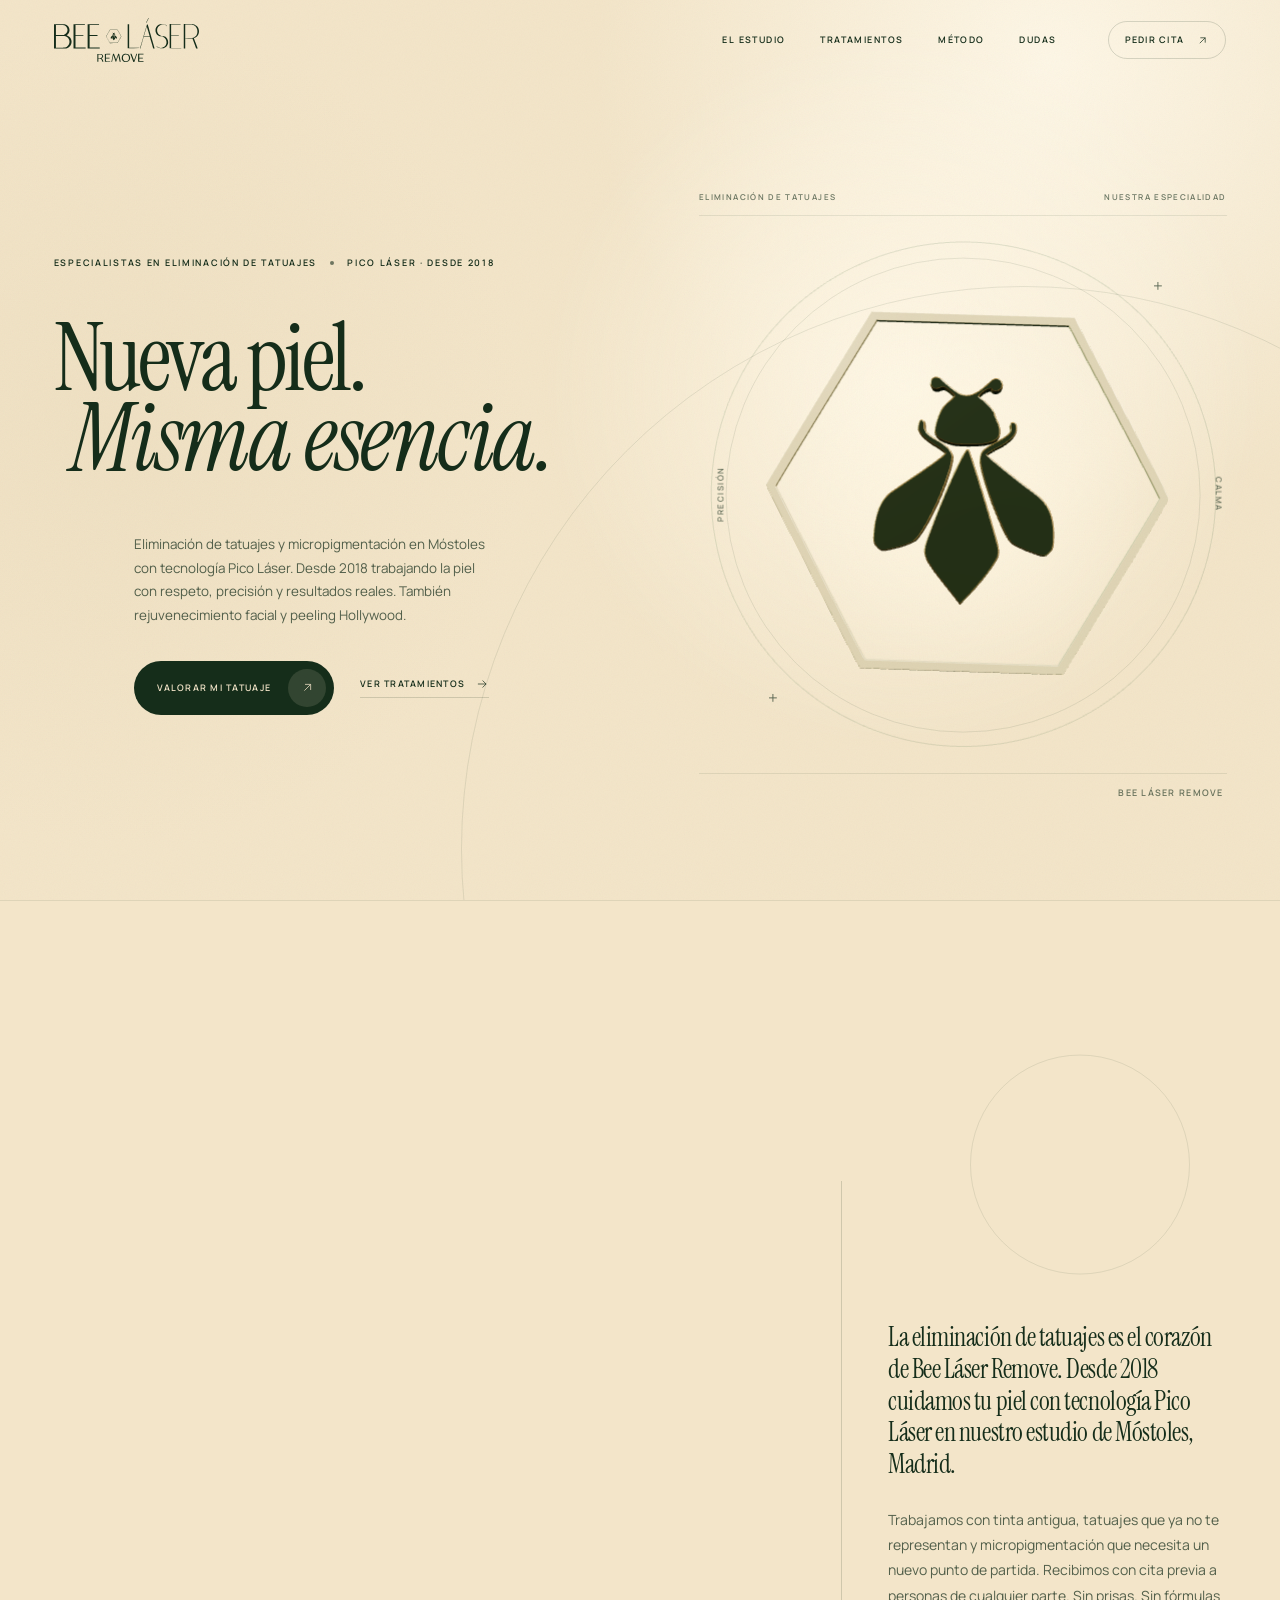
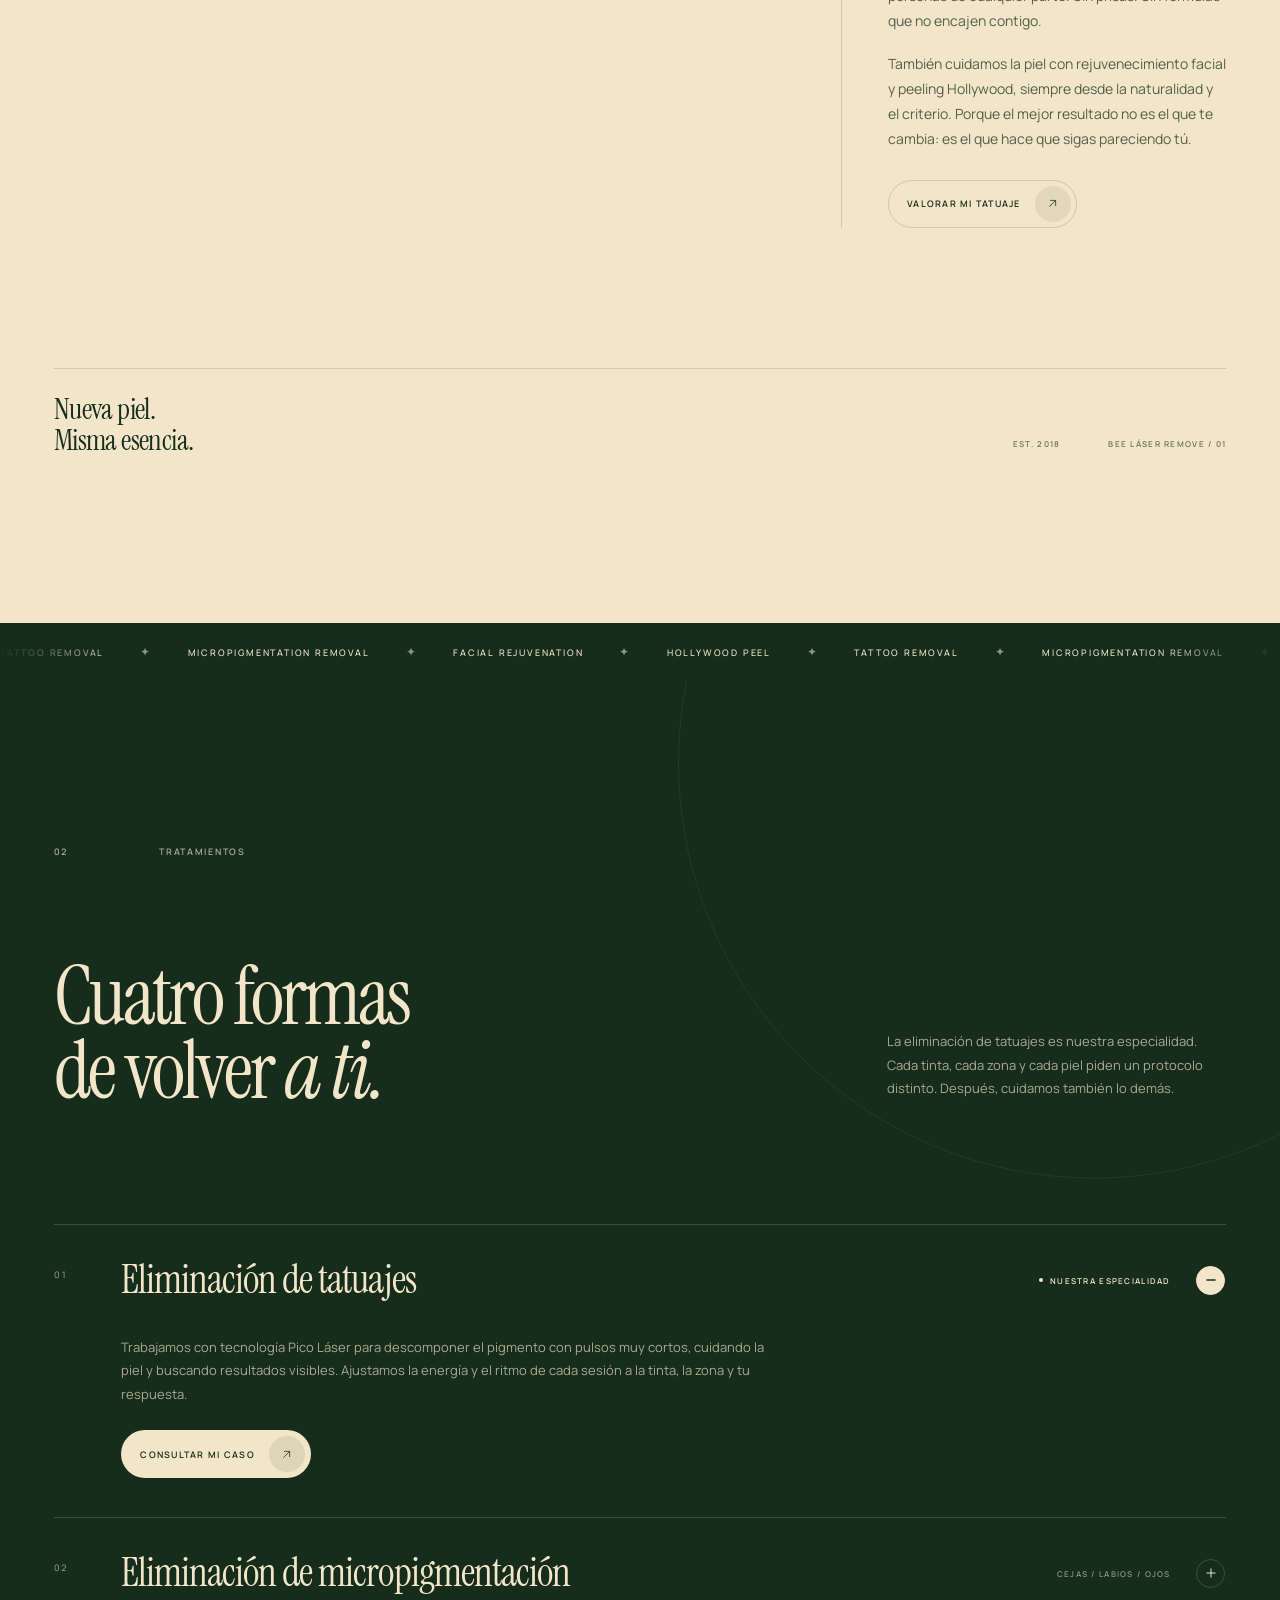
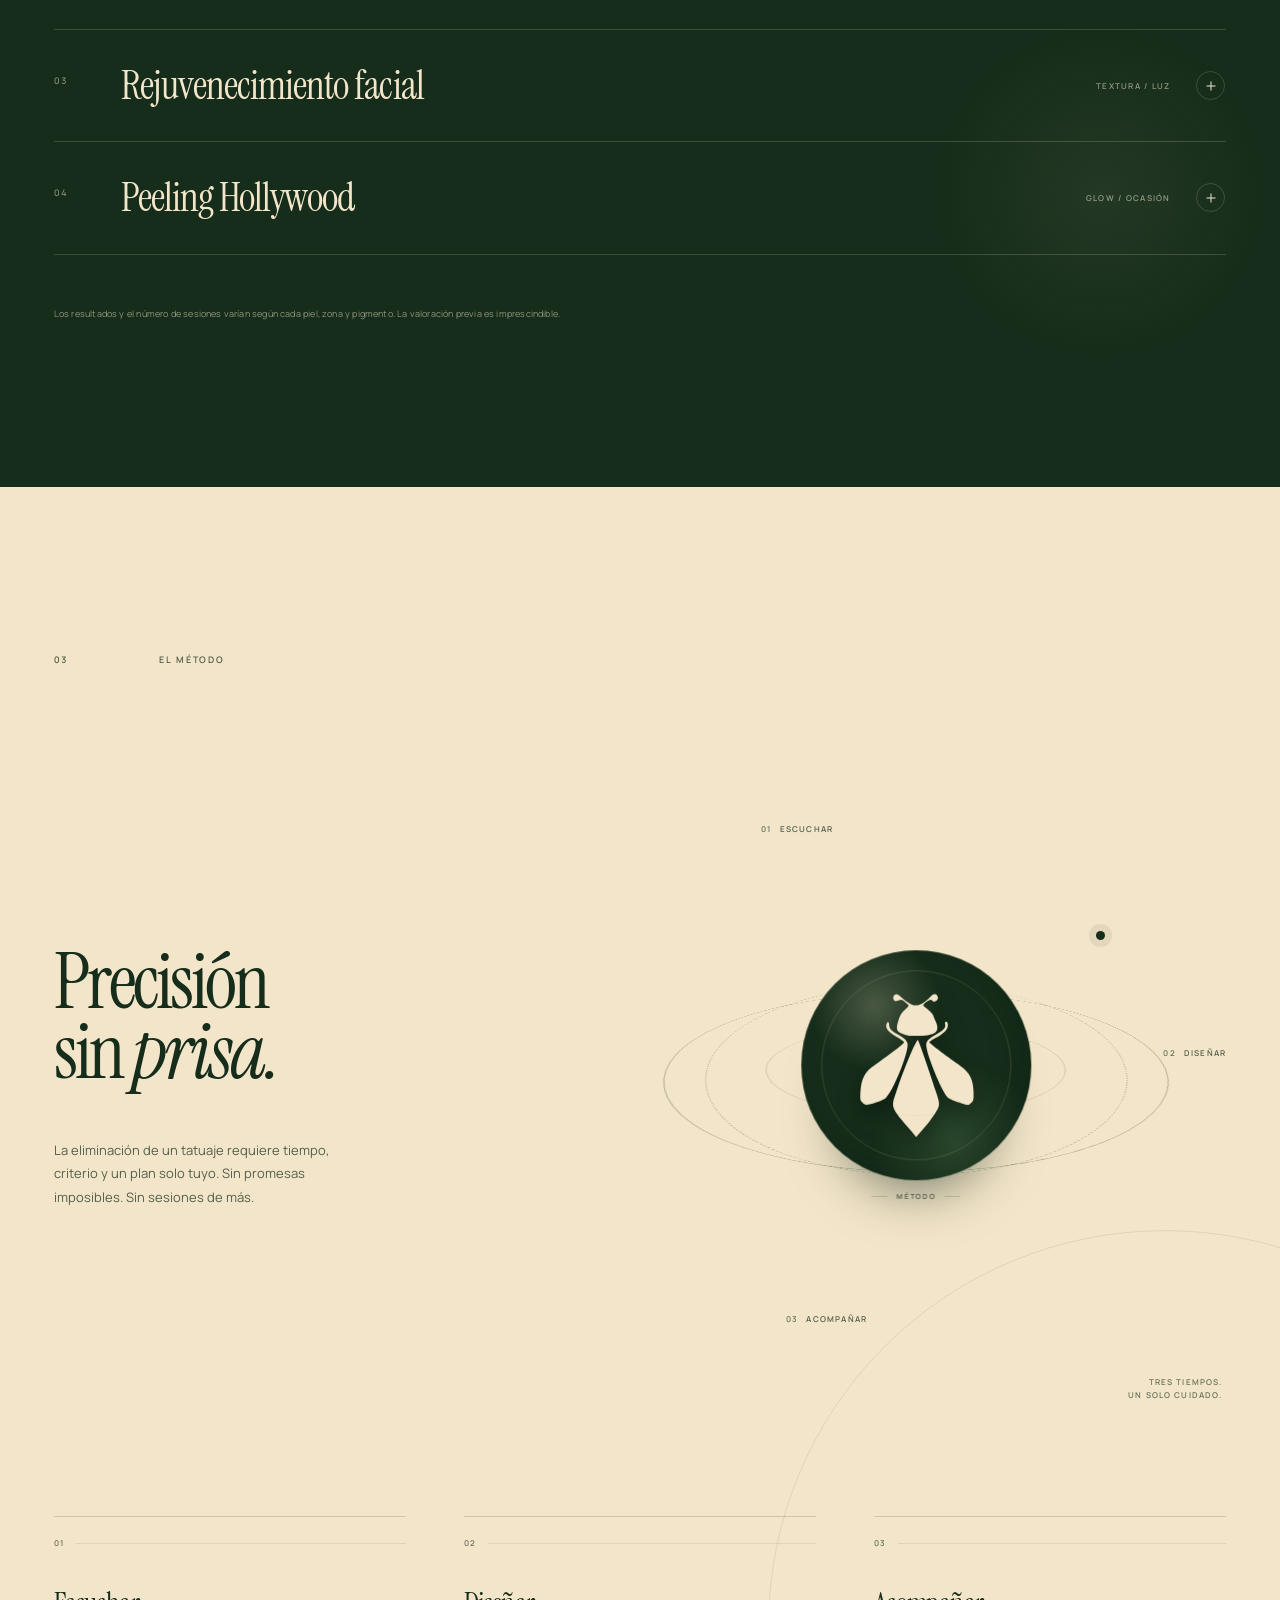
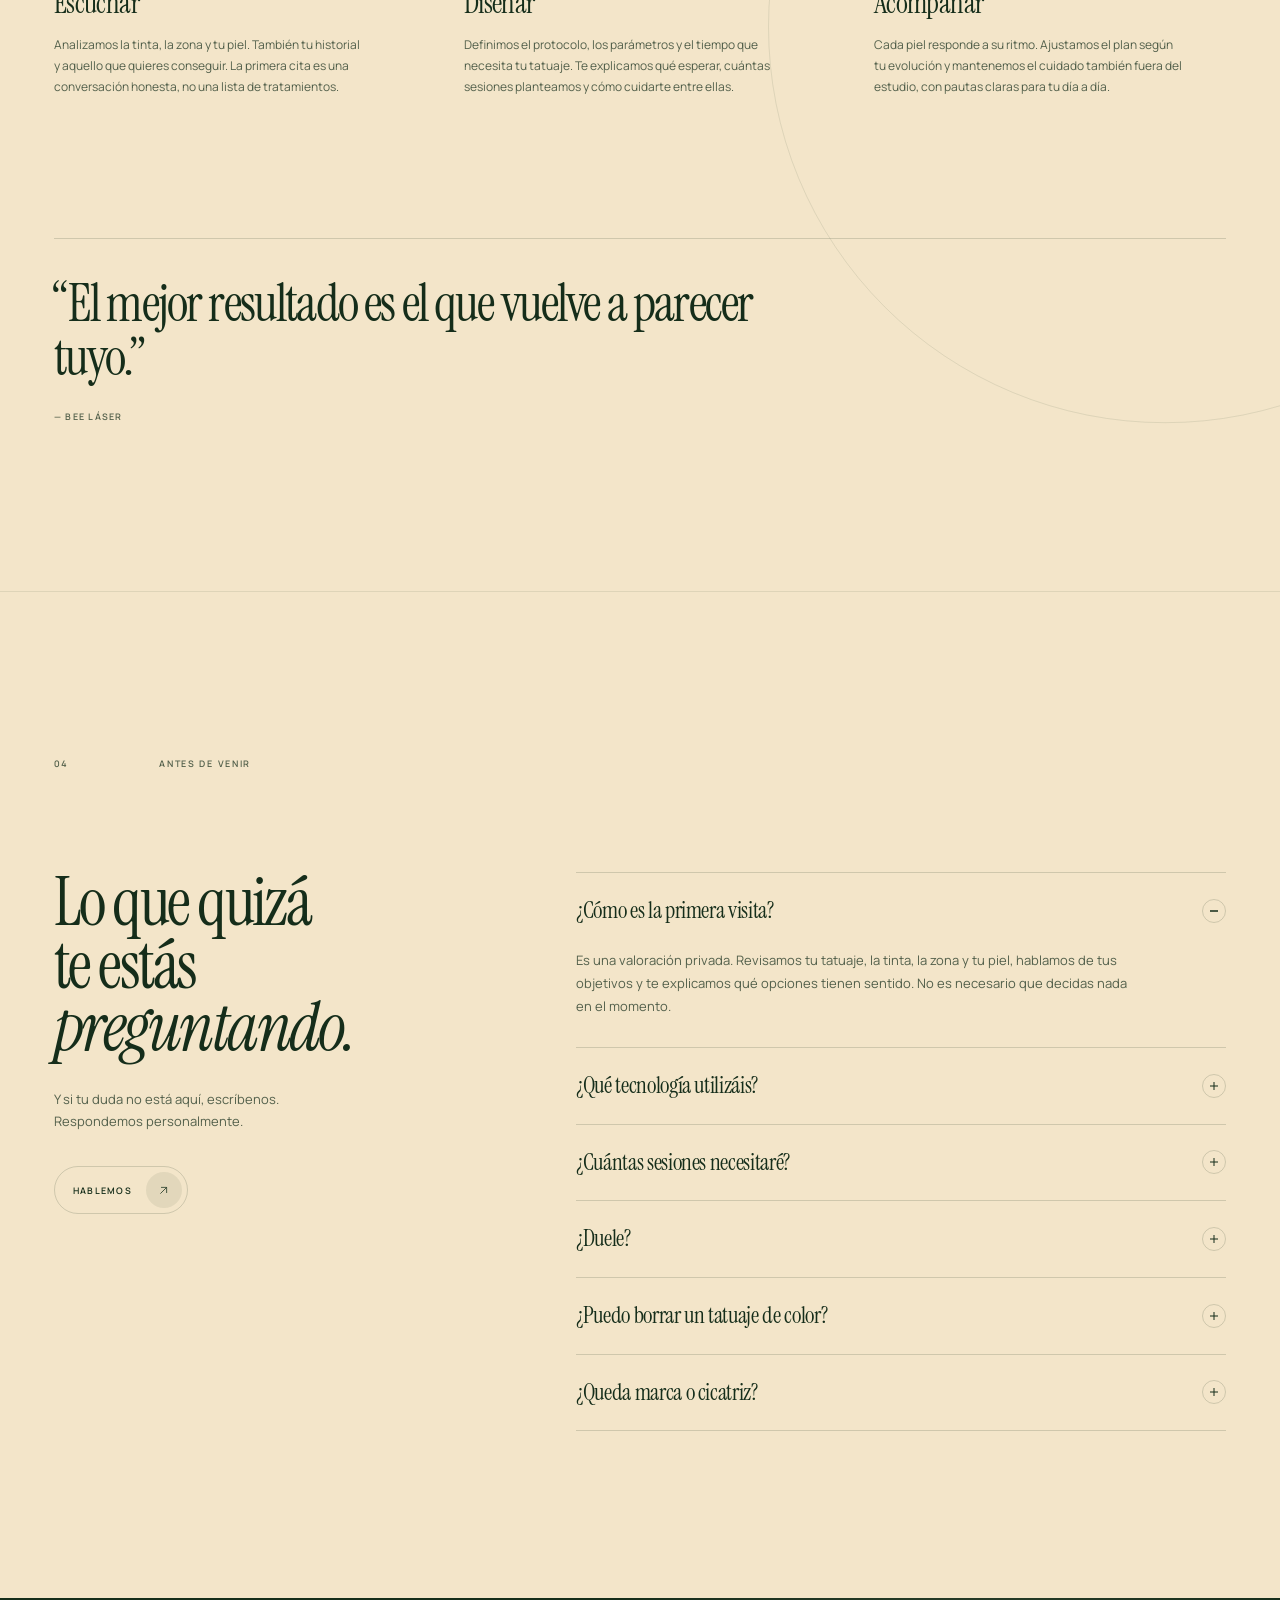
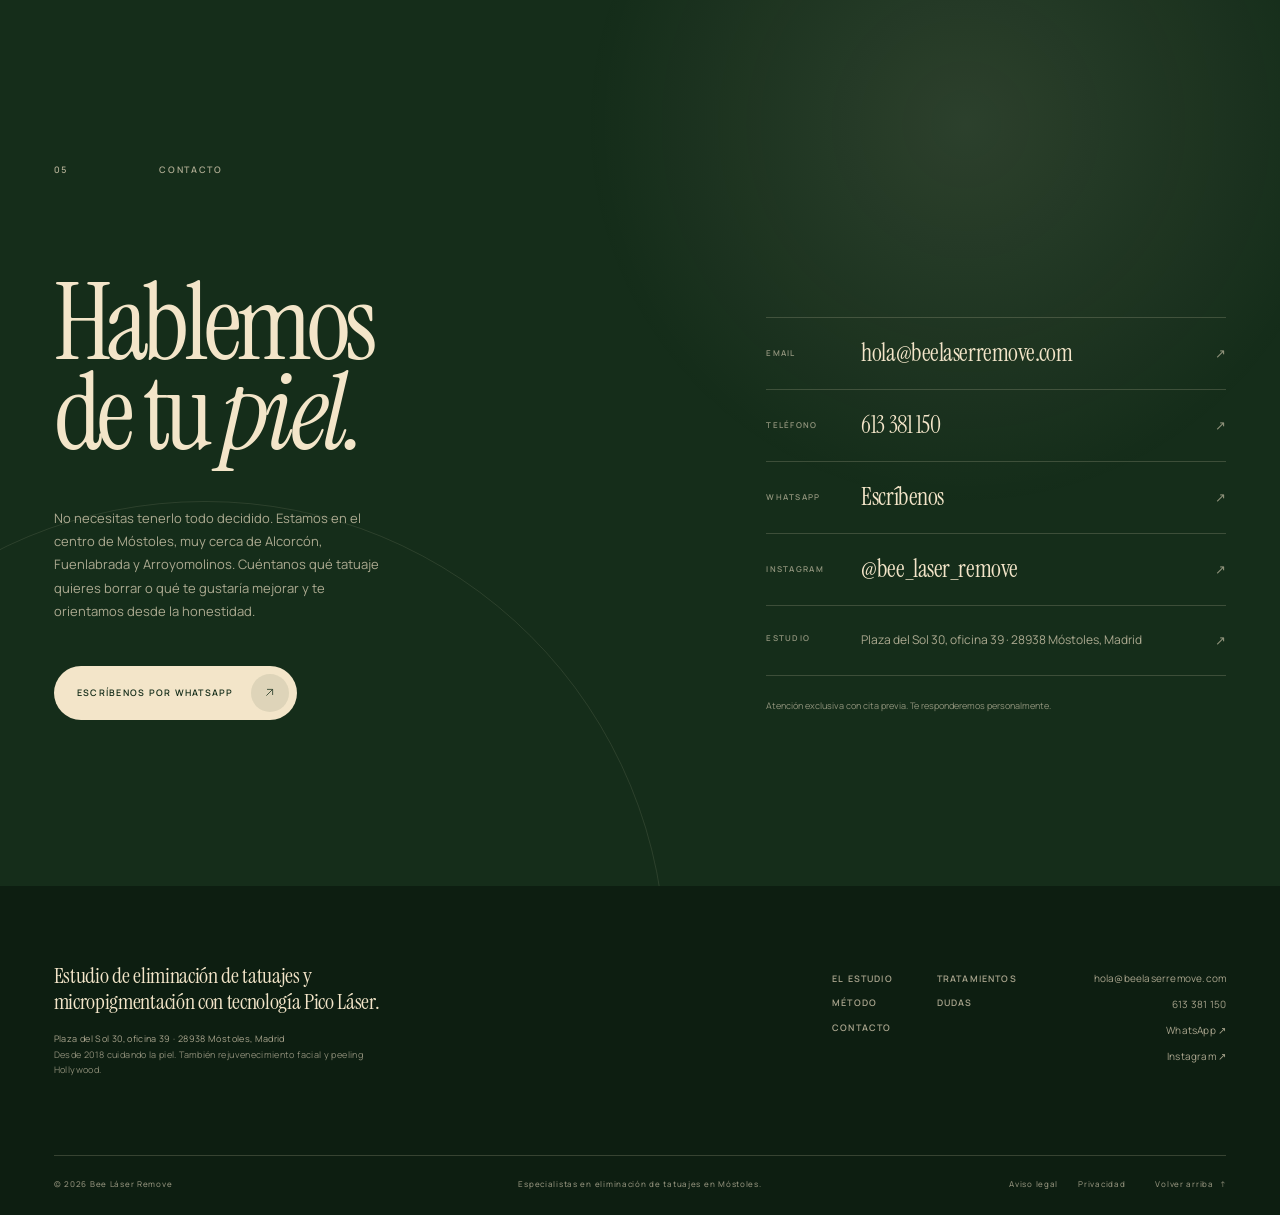
==== commit eeeef354: "Corrige el loop del marquee y da vida al scroll" ====
--- a/index.html
+++ b/index.html
@@ -240,6 +240,8 @@
       <span></span>
       <span></span>
     </button>
+
+    <span class="scroll-progress" data-scroll-progress aria-hidden="true"></span>
   </header>
 
   <div class="mobile-menu" id="mobile-menu" aria-hidden="true" data-menu>
@@ -269,7 +271,7 @@
 
   <main id="contenido">
     <section class="hero" id="inicio" aria-labelledby="hero-title">
-      <div class="hero__aura" aria-hidden="true"></div>
+      <div class="hero__aura" aria-hidden="true" data-parallax="58"></div>
       <div class="container hero__grid">
         <div class="hero__copy">
           <p class="eyebrow hero__eyebrow">
@@ -327,7 +329,7 @@
       </div>
     </section>
 
-    <section class="manifesto section" id="estudio" aria-labelledby="manifesto-title">
+    <section class="manifesto section" id="estudio" aria-labelledby="manifesto-title" data-parallax="36">
       <div class="container">
         <div class="section-label reveal">
           <span class="section-label__num">01</span>
@@ -383,7 +385,7 @@
       </div>
     </div>
 
-    <section class="treatments section section--dark" id="tratamientos" aria-labelledby="treatments-title">
+    <section class="treatments section section--dark" id="tratamientos" aria-labelledby="treatments-title" data-parallax="52">
       <div class="container">
         <div class="section-label section-label--light reveal">
           <span class="section-label__num">02</span>
@@ -490,7 +492,7 @@
       </div>
     </section>
 
-    <section class="method section" id="metodo" aria-labelledby="method-title">
+    <section class="method section" id="metodo" aria-labelledby="method-title" data-parallax="42">
       <div class="container">
         <div class="section-label reveal">
           <span class="section-label__num">03</span>
@@ -562,7 +564,7 @@
 
         <div class="method__quote reveal">
           <p>“El mejor resultado es el que vuelve a parecer tuyo.”</p>
-          <span aria-hidden="true">BEE LÁSER REMOVE</span>
+          <span class="method__quote-author">— BEE LÁSER</span>
         </div>
       </div>
     </section>
@@ -635,7 +637,7 @@
       </div>
     </section>
 
-    <section class="contact section section--dark" id="contacto" aria-labelledby="contact-title">
+    <section class="contact section section--dark" id="contacto" aria-labelledby="contact-title" data-parallax="60">
       <div class="contact__glow" aria-hidden="true"></div>
       <div class="container">
         <div class="section-label section-label--light reveal">
--- a/css/styles.css
+++ b/css/styles.css
@@ -228,6 +228,16 @@
   width: clamp(30px, 5vw, 74px);
   height: 1px;
   background: var(--line);
+  transform-origin: left center;
+  transition: transform 0.9s var(--ease-out) 0.18s;
+}
+
+.js .section-label.reveal .section-label__line {
+  transform: scaleX(0);
+}
+
+.js .section-label.reveal.is-visible .section-label__line {
+  transform: scaleX(1);
 }
 
 .section-label--light {
@@ -273,6 +283,20 @@
   border-color: var(--line-soft);
   -webkit-backdrop-filter: blur(18px);
   backdrop-filter: blur(18px);
+}
+
+.scroll-progress {
+  position: absolute;
+  right: 0;
+  bottom: -1px;
+  left: 0;
+  height: 1px;
+  background: var(--forest);
+  opacity: 0.55;
+  transform: scaleX(0);
+  transform-origin: left center;
+  pointer-events: none;
+  will-change: transform;
 }
 
 .brand {
@@ -733,6 +757,7 @@
   aspect-ratio: 1;
   border-radius: 50%;
   background: radial-gradient(circle, rgba(255, 248, 231, 0.92) 0%, rgba(255, 248, 231, 0) 70%);
+  transform: translate3d(0, var(--parallax-y, 0px), 0);
   pointer-events: none;
 }
 
@@ -1035,6 +1060,7 @@
   height: 220px;
   border: 1px solid var(--line-soft);
   border-radius: 50%;
+  transform: translate3d(0, var(--parallax-y, 0px), 0);
   pointer-events: none;
 }
 
@@ -1167,9 +1193,11 @@
 }
 
 .marquee__track {
+  --marquee-shift: -50%;
   display: flex;
   width: max-content;
   animation: marqueeScroll 43s linear infinite;
+  will-change: transform;
 }
 
 .marquee:hover .marquee__track {
@@ -1211,6 +1239,7 @@
   height: 65vw;
   border: 1px solid rgba(243, 229, 201, 0.075);
   border-radius: 50%;
+  transform: translate3d(0, var(--parallax-y, 0px), 0);
   pointer-events: none;
 }
 
@@ -1223,6 +1252,7 @@
   height: 28vw;
   border-radius: 50%;
   background: radial-gradient(circle, rgba(243, 229, 201, 0.065), transparent 67%);
+  transform: translate3d(0, calc(var(--parallax-y, 0px) * -0.75), 0);
   pointer-events: none;
 }
 
@@ -1431,6 +1461,7 @@
   height: 62vw;
   border: 1px solid var(--line-soft);
   border-radius: 50%;
+  transform: translate3d(0, var(--parallax-y, 0px), 0);
   pointer-events: none;
 }
 
@@ -1675,9 +1706,9 @@
 
 .method__quote {
   display: flex;
-  align-items: flex-end;
-  justify-content: space-between;
-  gap: 40px;
+  flex-direction: column;
+  align-items: flex-start;
+  gap: clamp(18px, 2vw, 28px);
   margin-top: clamp(80px, 11vw, 160px);
   padding-top: clamp(30px, 3vw, 44px);
   border-top: 1px solid var(--line);
@@ -1691,12 +1722,11 @@
   letter-spacing: -0.035em;
 }
 
-.method__quote span {
-  padding-bottom: 9px;
-  color: var(--ink-faint);
-  font-size: 8px;
+.method__quote-author {
+  color: var(--ink-muted);
+  font-size: 9px;
   font-weight: 600;
-  letter-spacing: 0.16em;
+  letter-spacing: 0.14em;
   text-transform: uppercase;
   white-space: nowrap;
 }
@@ -1815,6 +1845,7 @@
   height: 65vw;
   border-radius: 50%;
   background: radial-gradient(circle, rgba(243, 229, 201, 0.105), transparent 65%);
+  transform: translate3d(0, var(--parallax-y, 0px), 0);
   pointer-events: none;
 }
 
@@ -1828,6 +1859,7 @@
   border: 1px solid var(--line-light);
   border-radius: 50%;
   opacity: 0.6;
+  transform: translate3d(0, calc(var(--parallax-y, 0px) * -0.65), 0);
   pointer-events: none;
 }
 
@@ -2136,7 +2168,7 @@
 
 @keyframes marqueeScroll {
   from { transform: translate3d(0, 0, 0); }
-  to { transform: translate3d(-50%, 0, 0); }
+  to { transform: translate3d(var(--marquee-shift, -50%), 0, 0); }
 }
 
 @keyframes satellitePulse {
@@ -2444,9 +2476,6 @@
   }
 
   .method__quote {
-    flex-direction: column;
-    align-items: flex-start;
-    gap: 22px;
     margin-top: 72px;
   }
 
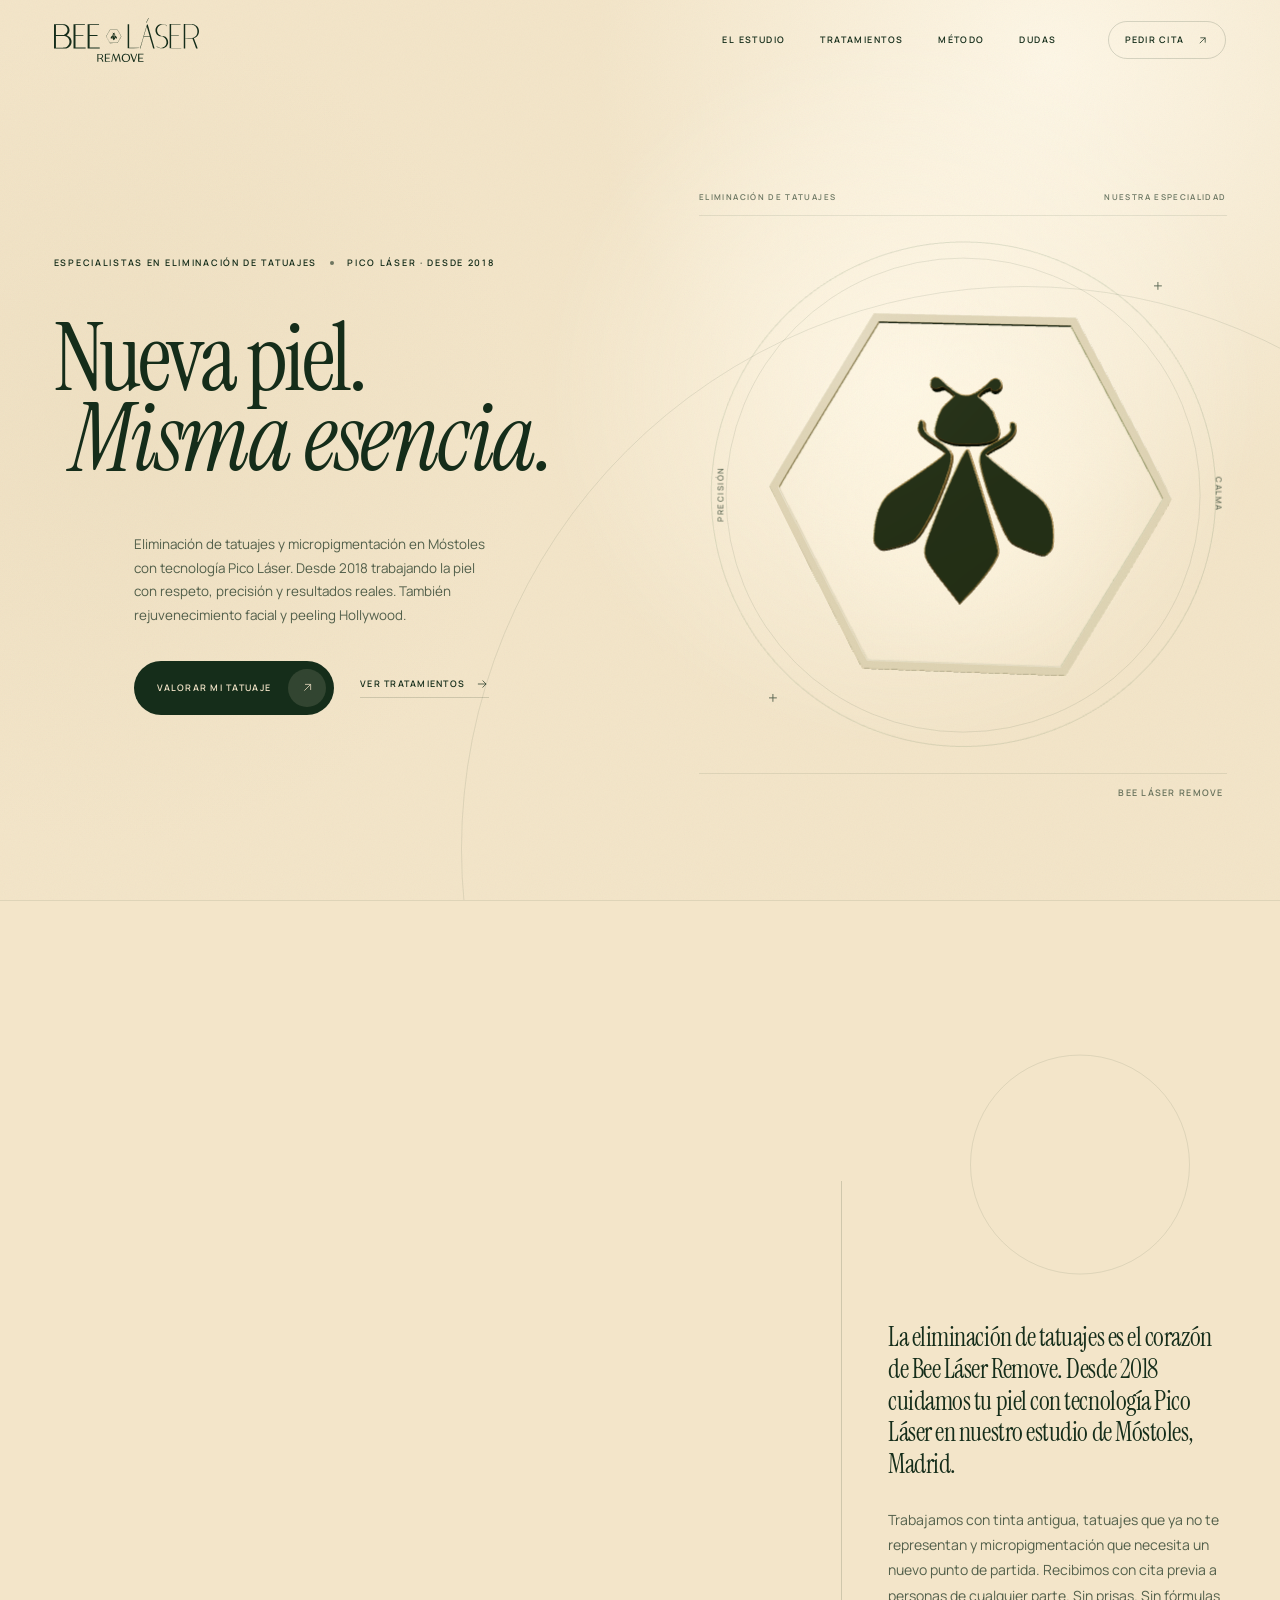
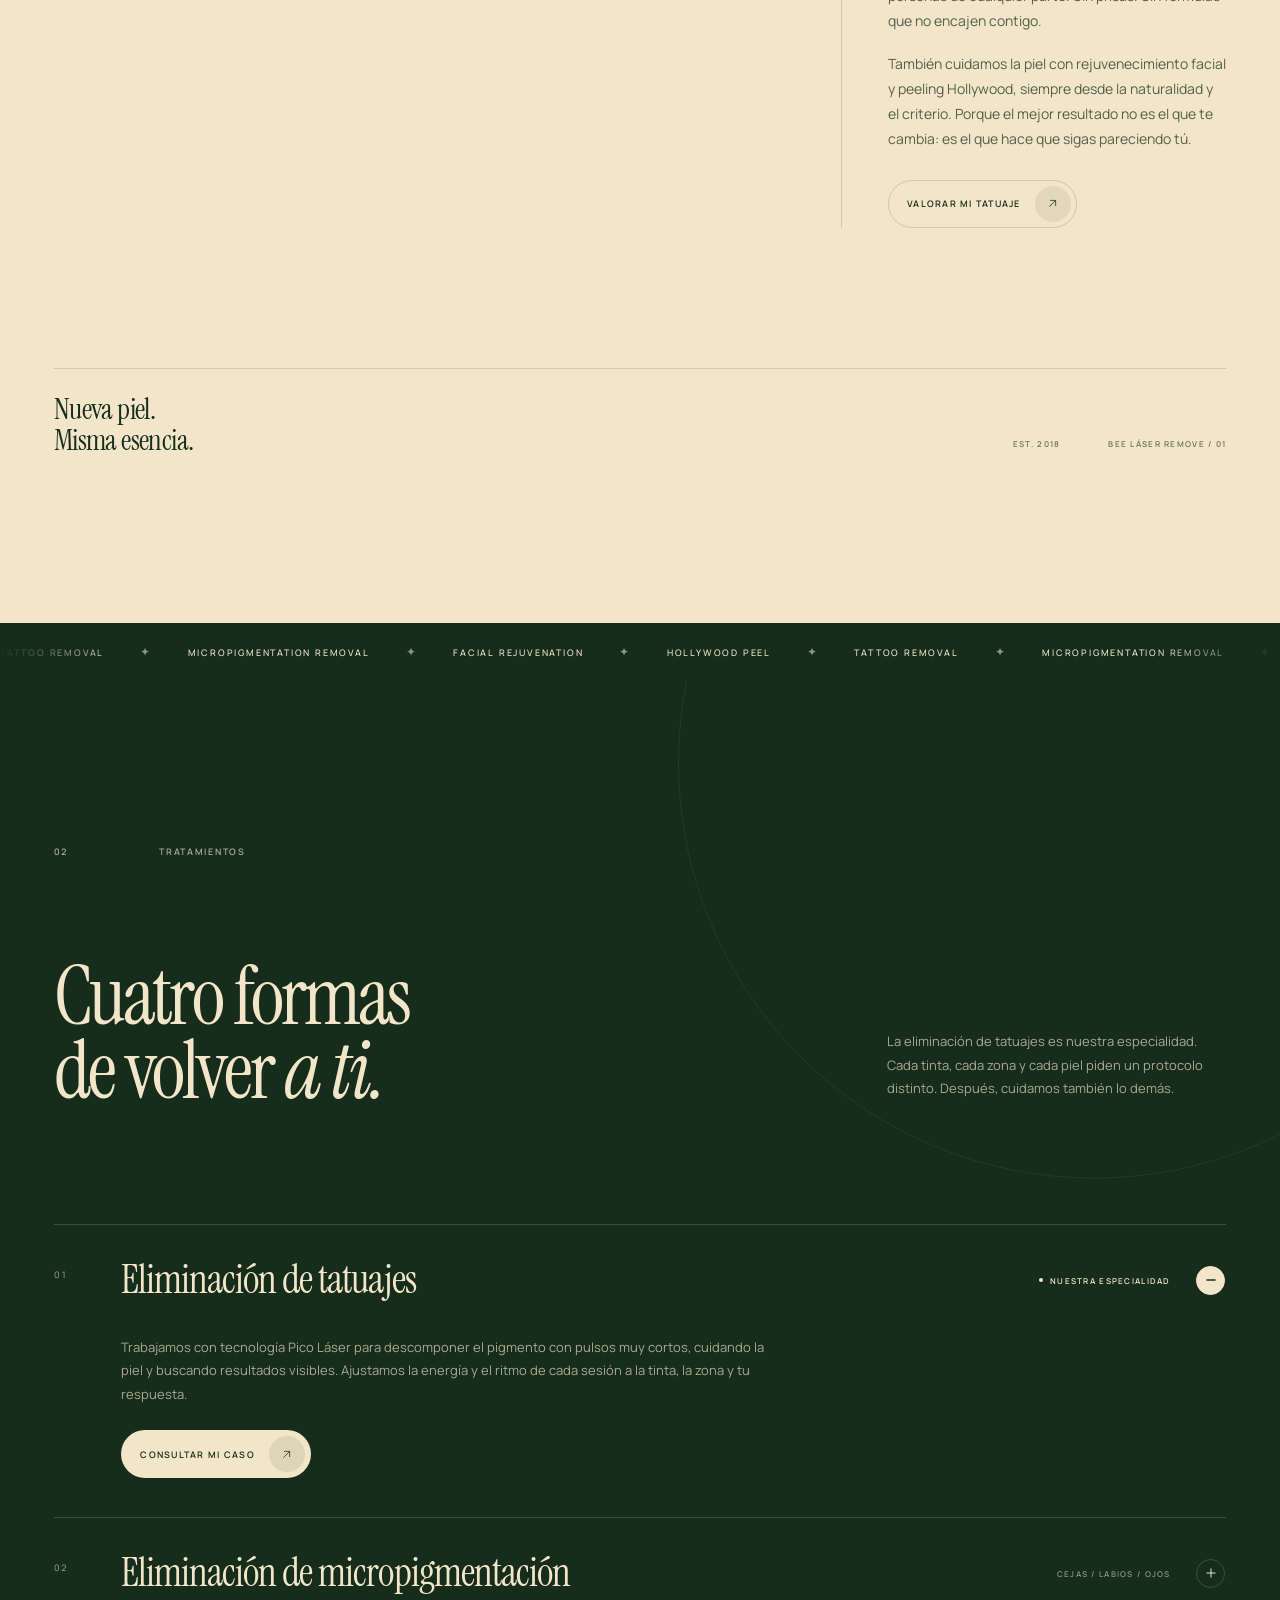
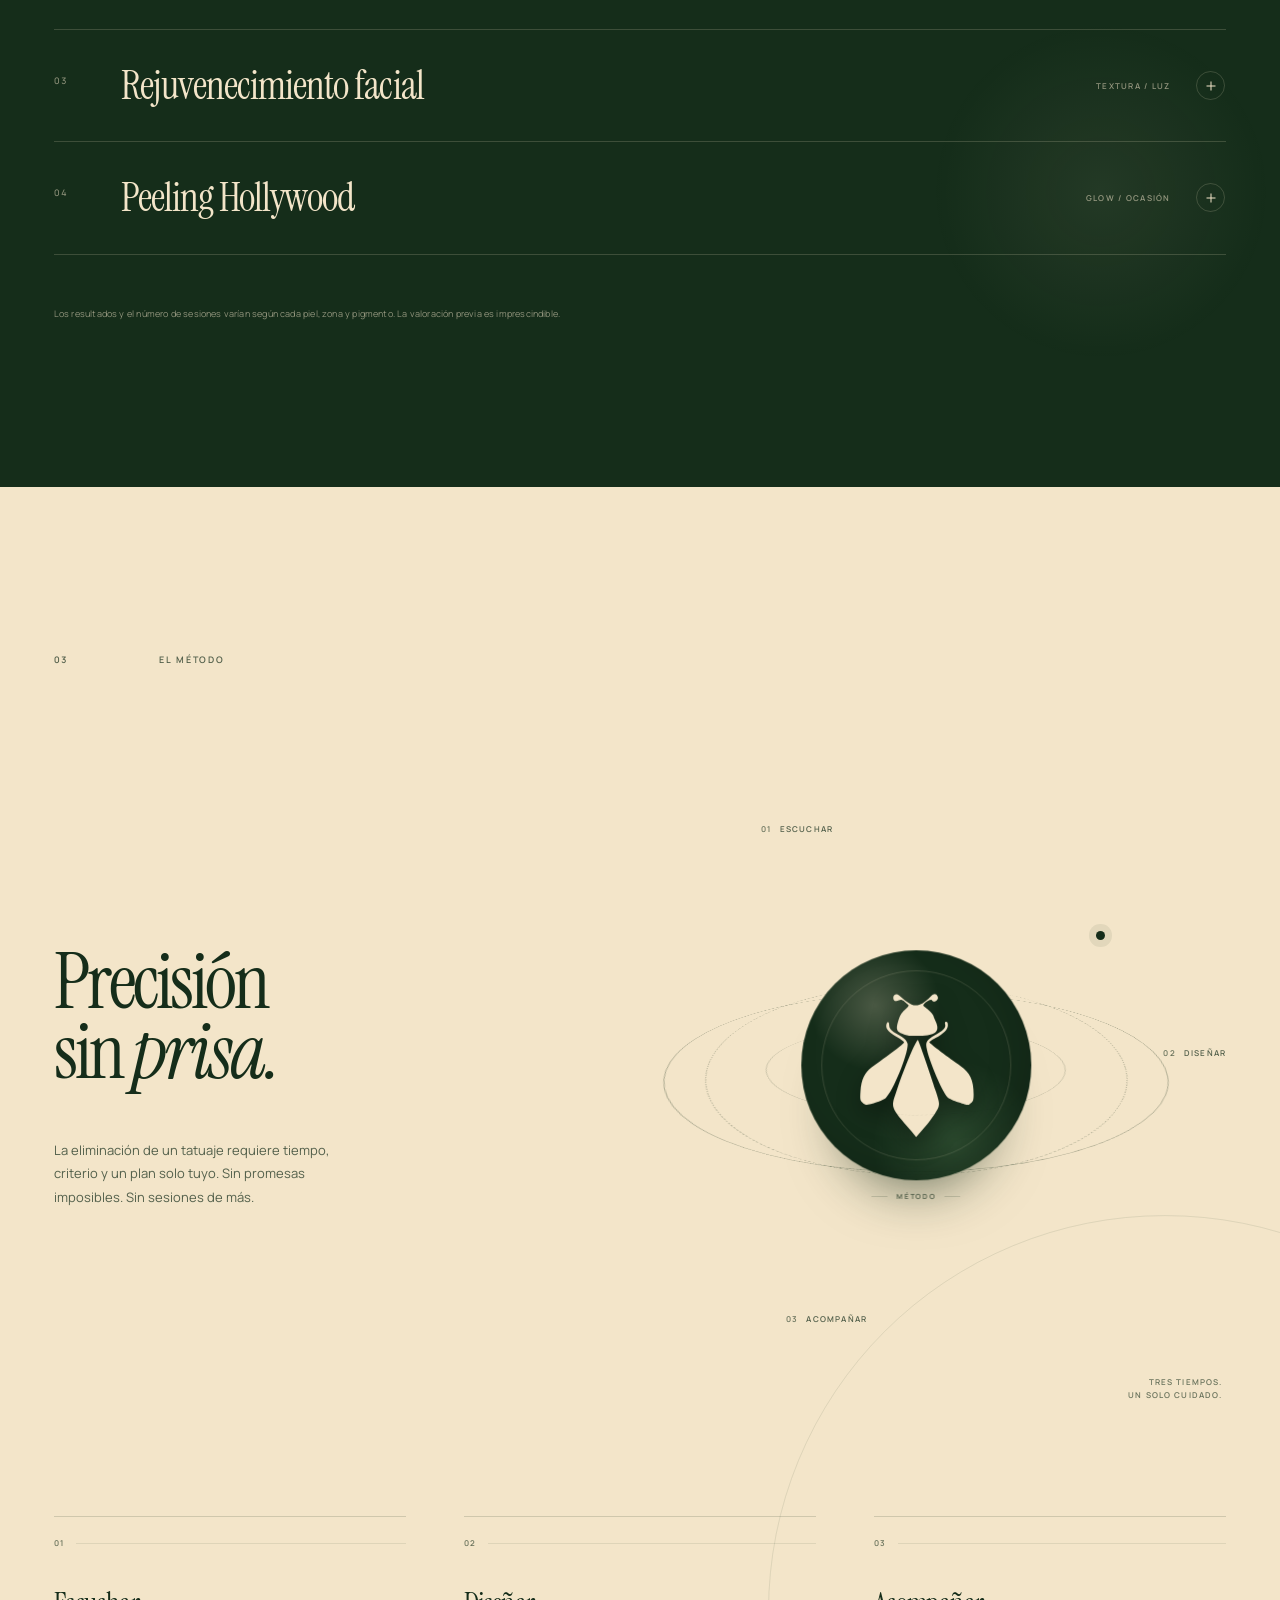
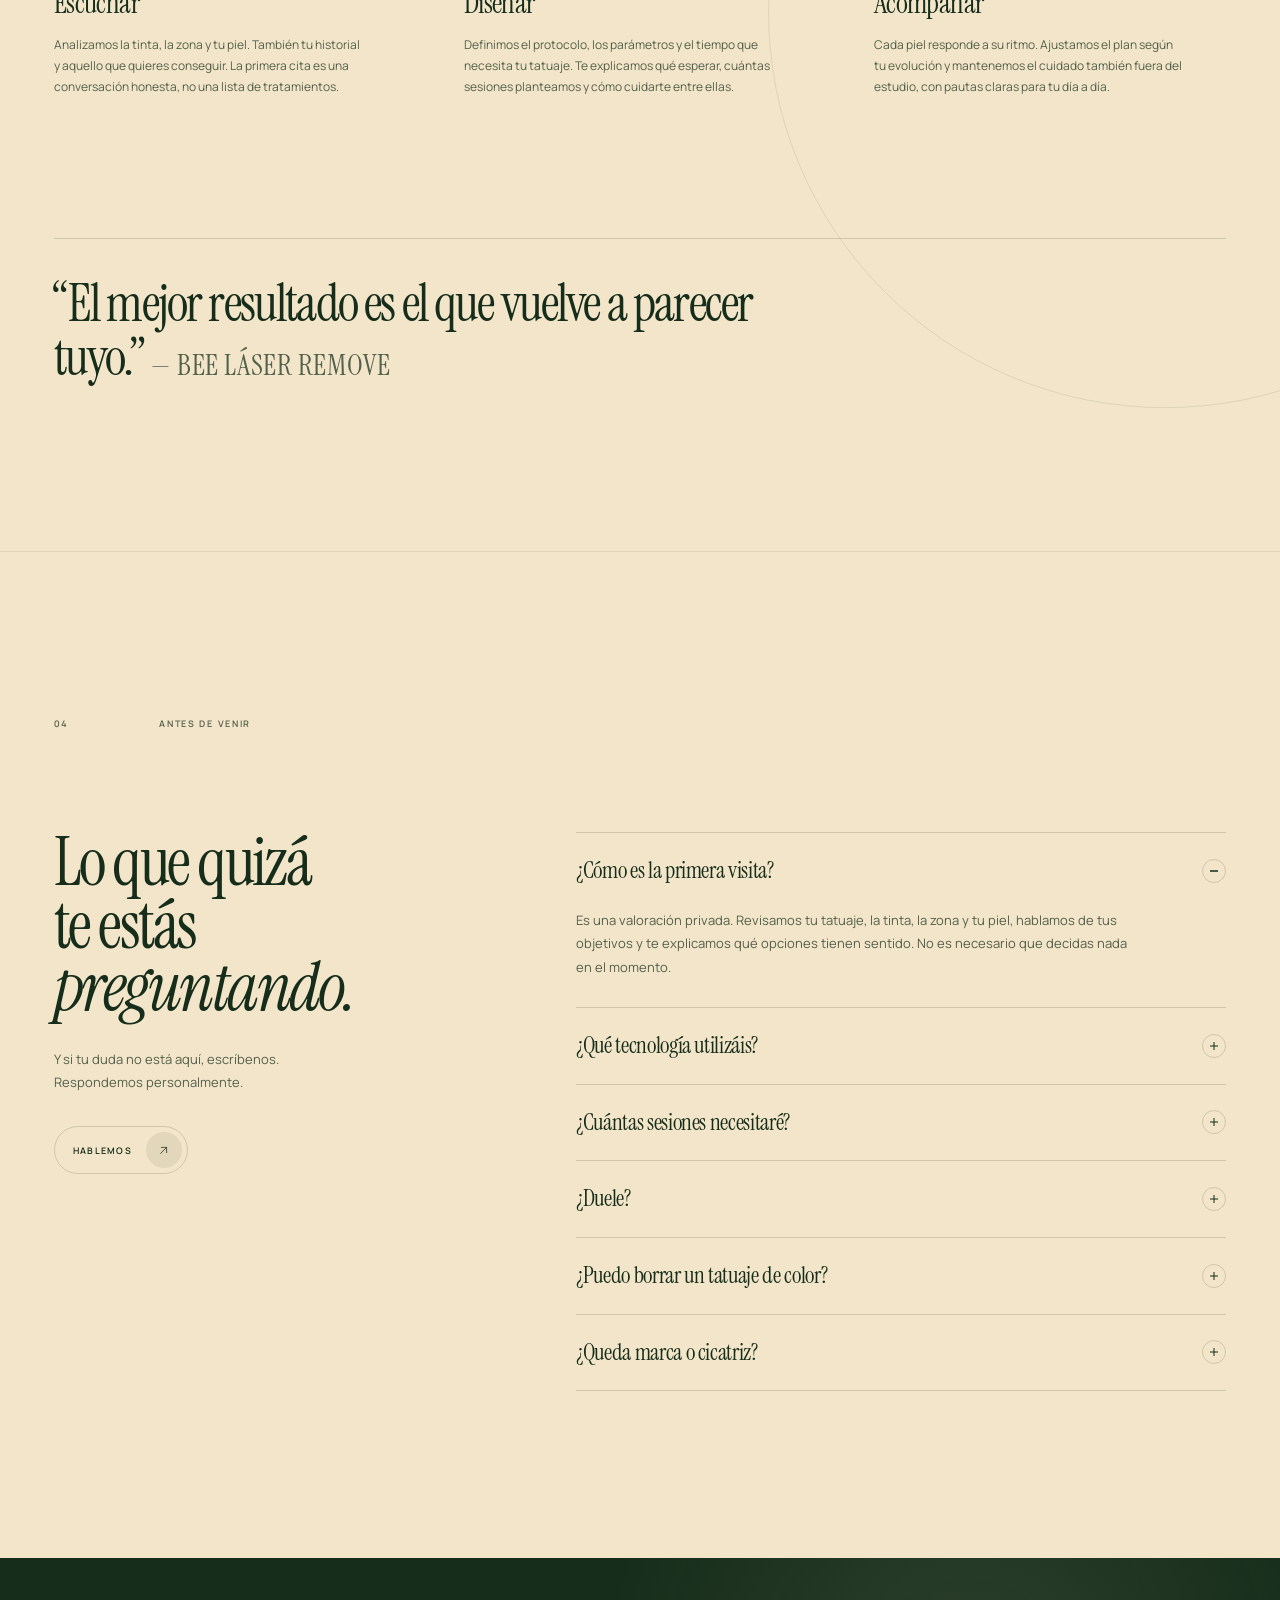
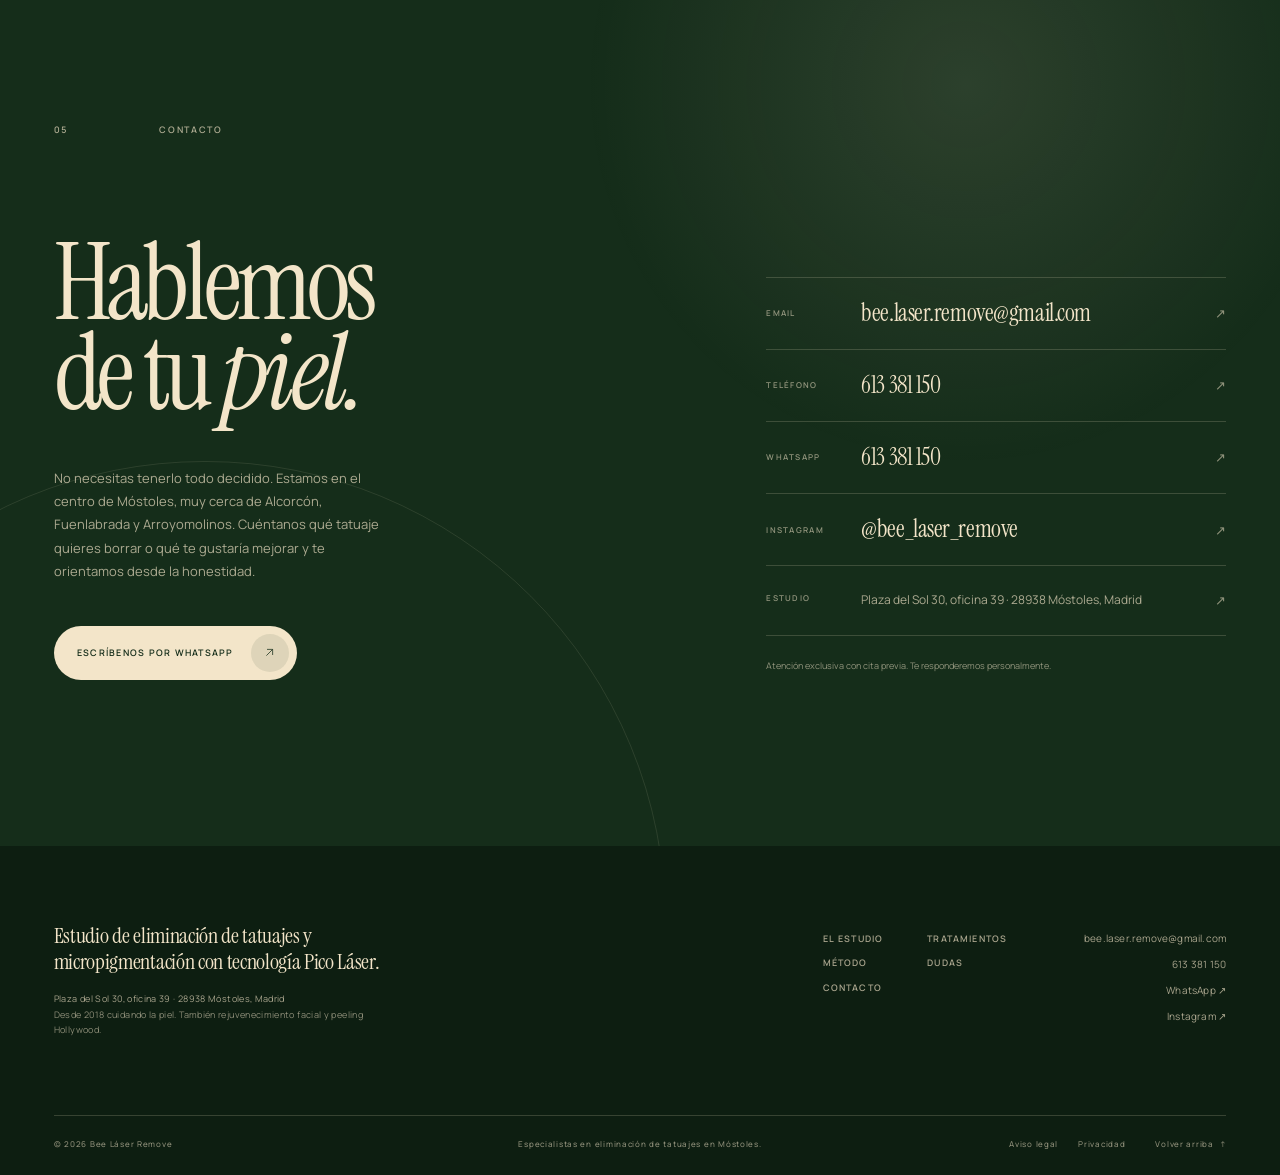
==== commit 2dac5443: "Actualiza email, cita y WhatsApp de contacto" ====
--- a/index.html
+++ b/index.html
@@ -53,7 +53,7 @@
           "logo": "https://beelaserremove.com/assets/logo-lockup.svg",
           "image": "https://beelaserremove.com/assets/og-cover.png",
           "telephone": "+34613381150",
-          "email": "hola@beelaserremove.com",
+          "email": "bee.laser.remove@gmail.com",
           "priceRange": "€€",
           "currenciesAccepted": "EUR",
           "foundingDate": "2018",
@@ -261,7 +261,7 @@
             <svg viewBox="0 0 24 24"><path d="M7 17 17 7M8 7h9v9"/></svg>
           </span>
         </a>
-        <a href="mailto:hola@beelaserremove.com" data-email-link data-email-text>hola@beelaserremove.com</a>
+        <a href="mailto:bee.laser.remove@gmail.com" data-email-link data-email-text>bee.laser.remove@gmail.com</a>
         <a href="tel:" data-phone-link data-phone-text hidden></a>
         <a href="https://www.instagram.com/bee_laser_remove/" target="_blank" rel="noopener" data-instagram-link>Instagram <span aria-hidden="true">↗</span></a>
         <p>Solo con cita previa</p>
@@ -563,8 +563,7 @@
         </ol>
 
         <div class="method__quote reveal">
-          <p>“El mejor resultado es el que vuelve a parecer tuyo.”</p>
-          <span class="method__quote-author">— BEE LÁSER</span>
+          <p>“El mejor resultado es el que vuelve a parecer tuyo.” <span class="method__quote-author">— BEE LÁSER REMOVE</span></p>
         </div>
       </div>
     </section>
@@ -661,9 +660,9 @@
           </div>
 
           <div class="contact__details reveal" data-reveal-delay="120">
-            <a class="contact-row" href="mailto:hola@beelaserremove.com" data-email-link>
+            <a class="contact-row" href="mailto:bee.laser.remove@gmail.com" data-email-link>
               <span class="contact-row__label">Email</span>
-              <span class="contact-row__value" data-email-text>hola@beelaserremove.com</span>
+              <span class="contact-row__value" data-email-text>bee.laser.remove@gmail.com</span>
               <span class="contact-row__arrow" aria-hidden="true">↗</span>
             </a>
             <a class="contact-row" href="tel:" data-phone-row hidden>
@@ -673,7 +672,7 @@
             </a>
             <a class="contact-row" href="https://wa.me/" target="_blank" rel="noopener" data-whatsapp-row hidden>
               <span class="contact-row__label">WhatsApp</span>
-              <span class="contact-row__value" data-whatsapp-text>Escríbenos</span>
+              <span class="contact-row__value" data-whatsapp-text>613 381 150</span>
               <span class="contact-row__arrow" aria-hidden="true">↗</span>
             </a>
             <a class="contact-row" href="https://www.instagram.com/bee_laser_remove/" target="_blank" rel="noopener" data-instagram-link>
@@ -712,7 +711,7 @@
         </nav>
 
         <div class="footer__contact">
-          <a href="mailto:hola@beelaserremove.com" data-email-link data-email-text>hola@beelaserremove.com</a>
+          <a href="mailto:bee.laser.remove@gmail.com" data-email-link data-email-text>bee.laser.remove@gmail.com</a>
           <a href="tel:" data-phone-link data-phone-text hidden></a>
           <a href="https://wa.me/" target="_blank" rel="noopener" data-whatsapp-link hidden>WhatsApp ↗</a>
           <a href="https://www.instagram.com/bee_laser_remove/" target="_blank" rel="noopener" data-instagram-link>Instagram ↗</a>
--- a/css/styles.css
+++ b/css/styles.css
@@ -1705,10 +1705,6 @@
 }
 
 .method__quote {
-  display: flex;
-  flex-direction: column;
-  align-items: flex-start;
-  gap: clamp(18px, 2vw, 28px);
   margin-top: clamp(80px, 11vw, 160px);
   padding-top: clamp(30px, 3vw, 44px);
   border-top: 1px solid var(--line);
@@ -1724,9 +1720,9 @@
 
 .method__quote-author {
   color: var(--ink-muted);
-  font-size: 9px;
-  font-weight: 600;
-  letter-spacing: 0.14em;
+  font-size: 0.55em;
+  font-weight: 400;
+  letter-spacing: 0.02em;
   text-transform: uppercase;
   white-space: nowrap;
 }
@@ -2937,6 +2933,10 @@
   .contact__intro h2 {
     font-size: 3.4rem;
   }
+
+  .contact-row__value[data-email-text] {
+    font-size: 1.15rem;
+  }
 }
 
 /* ---------- Reduced motion ---------- */
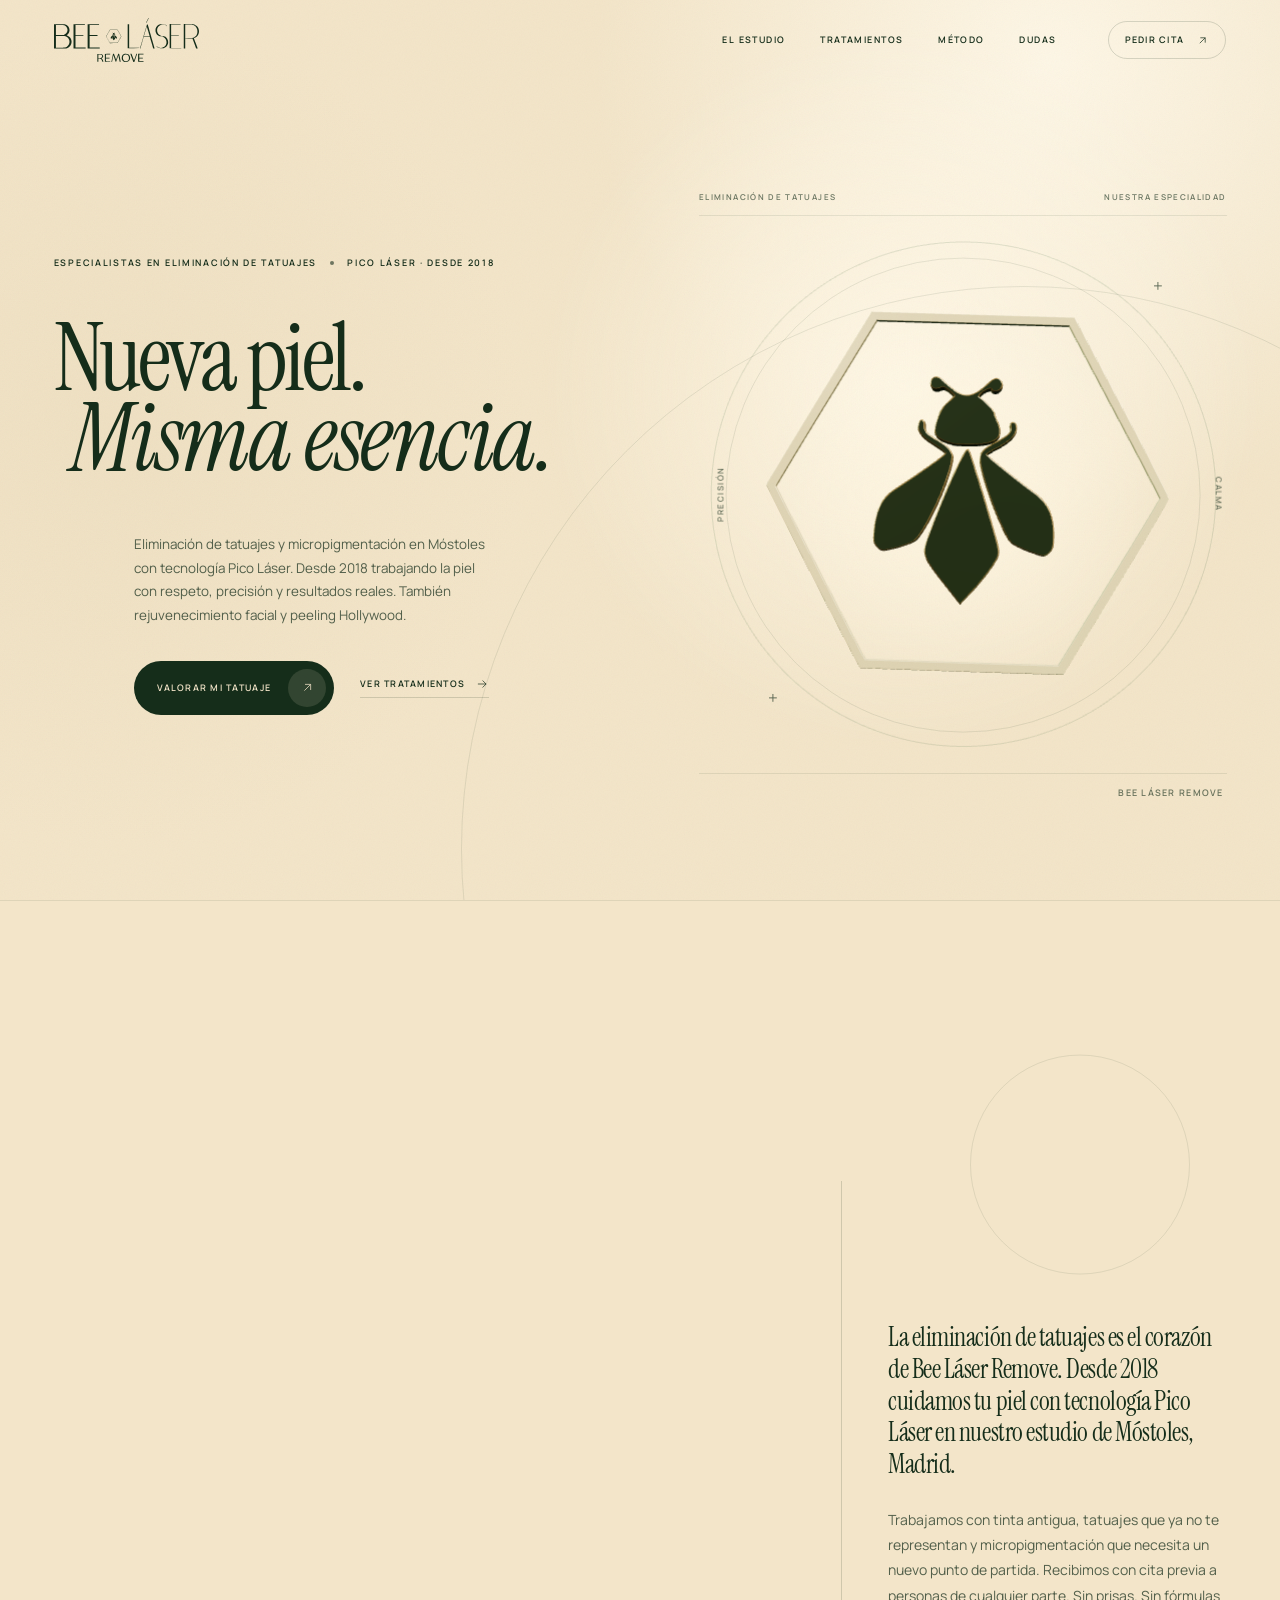
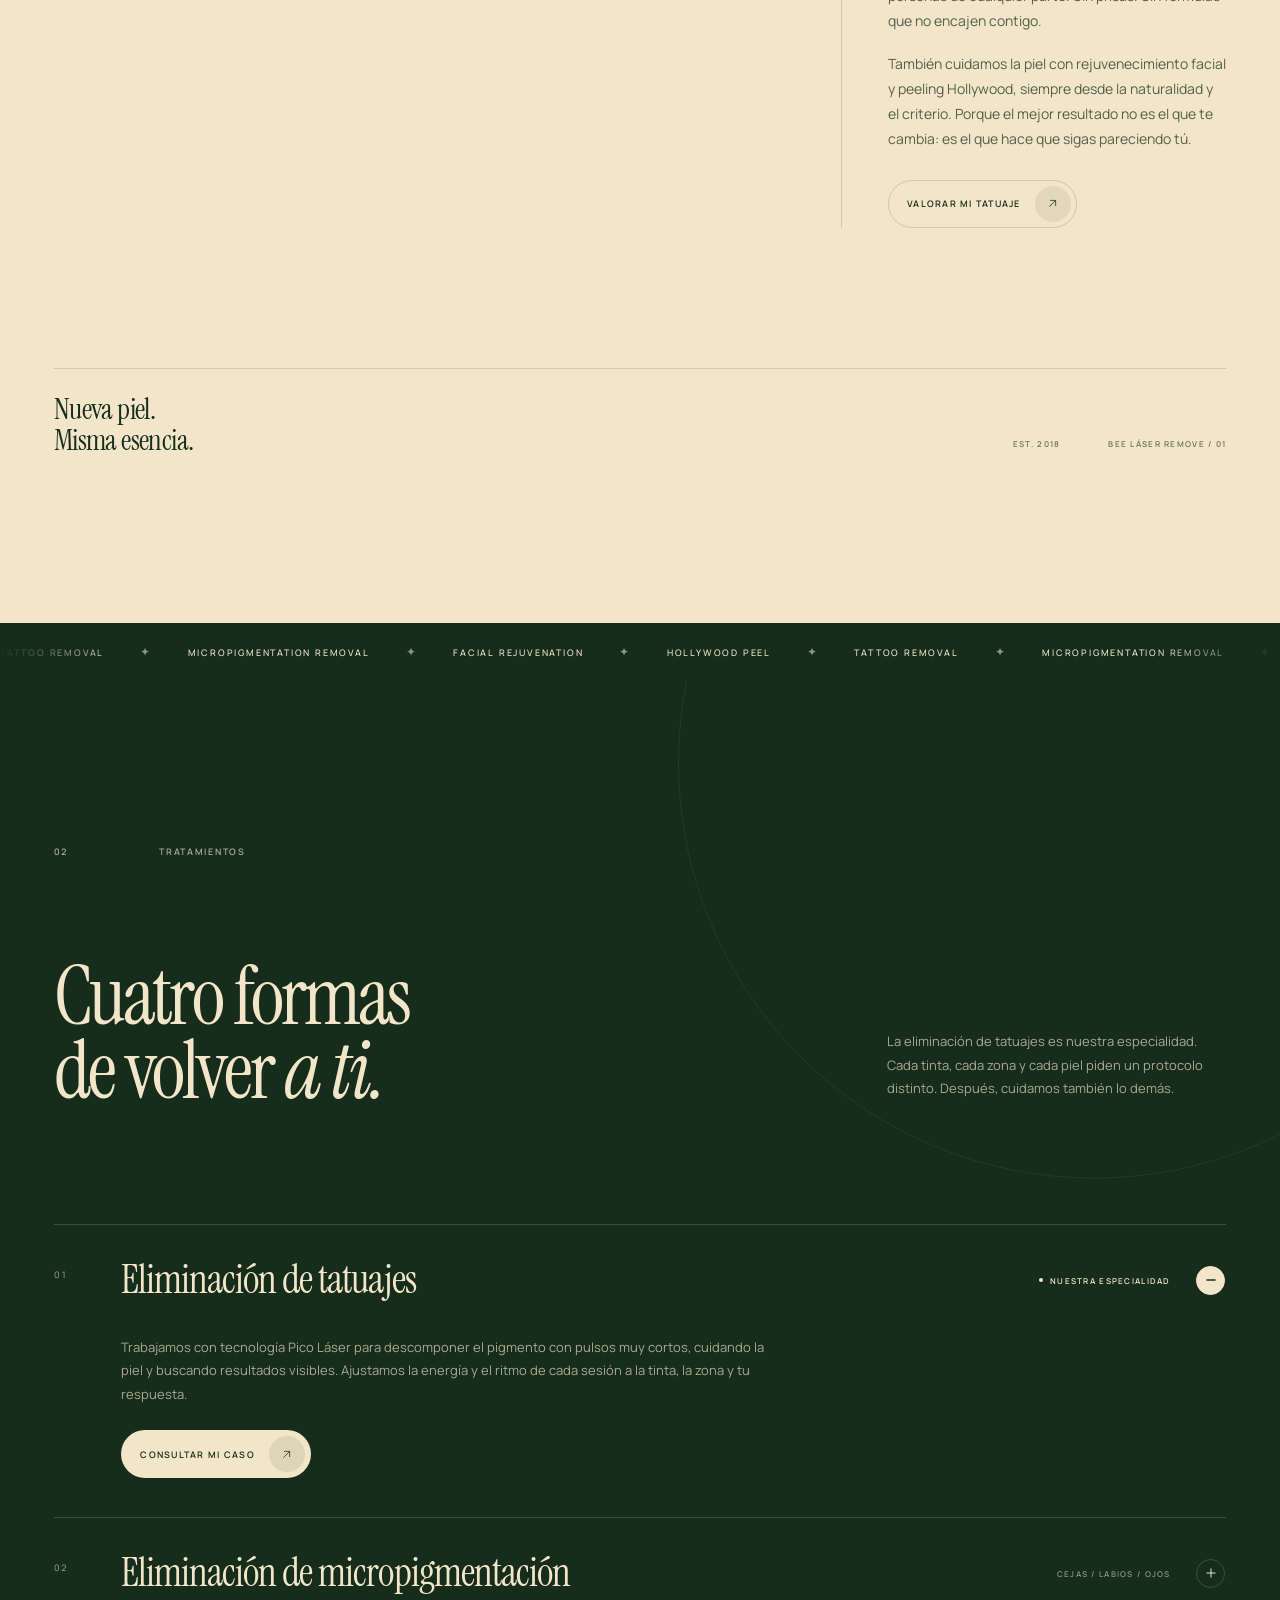
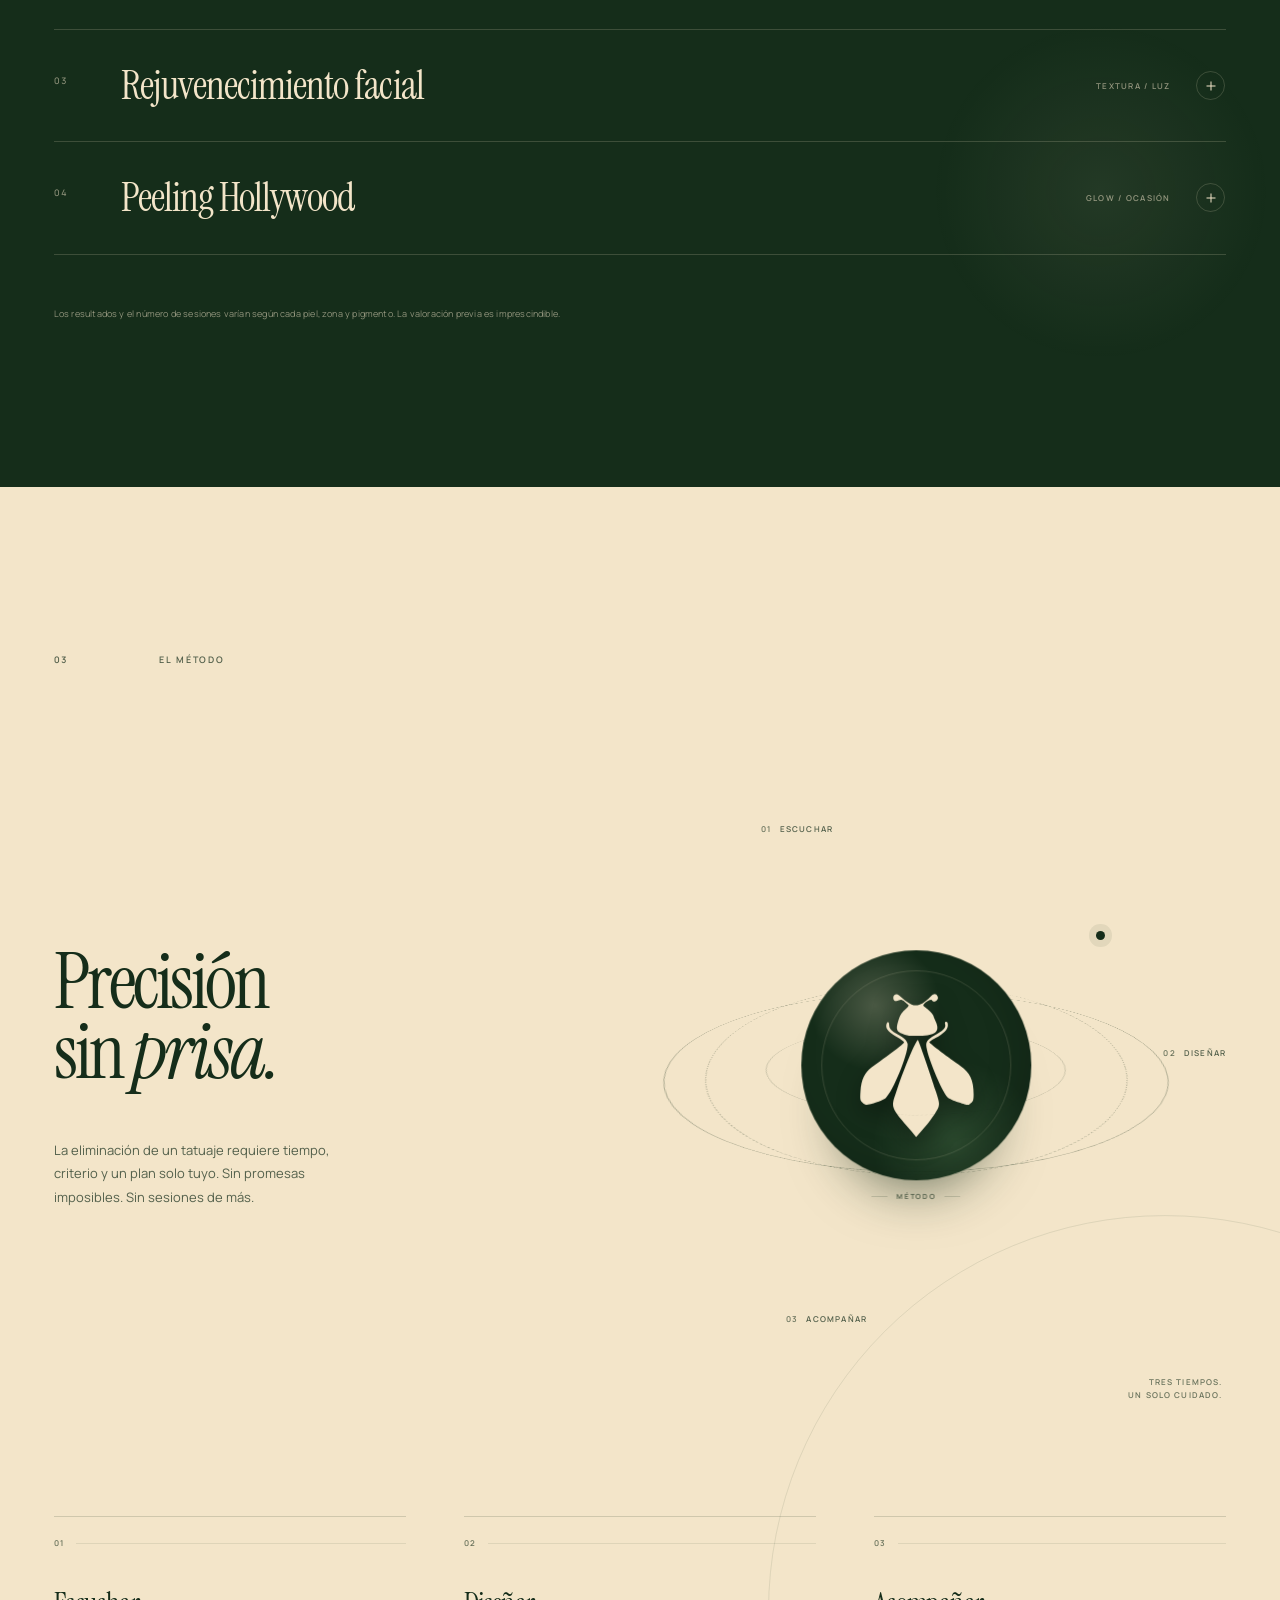
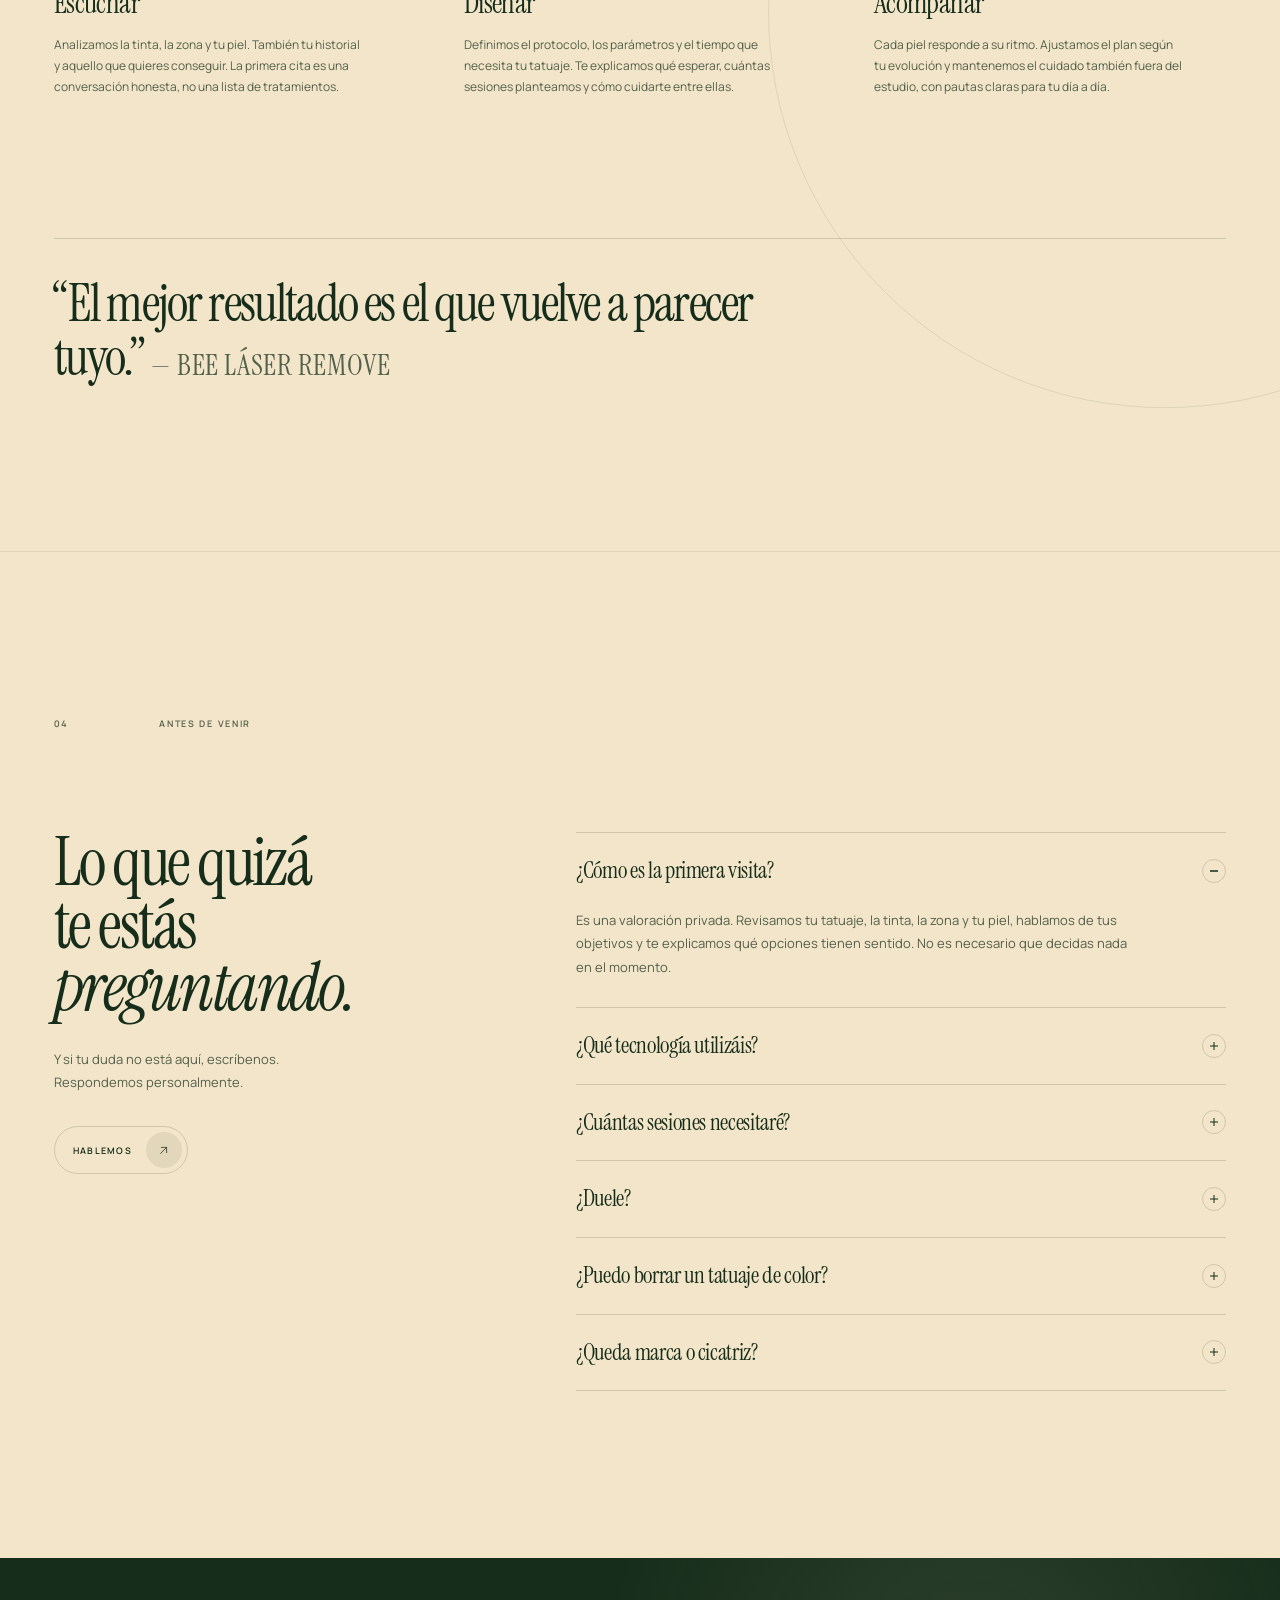
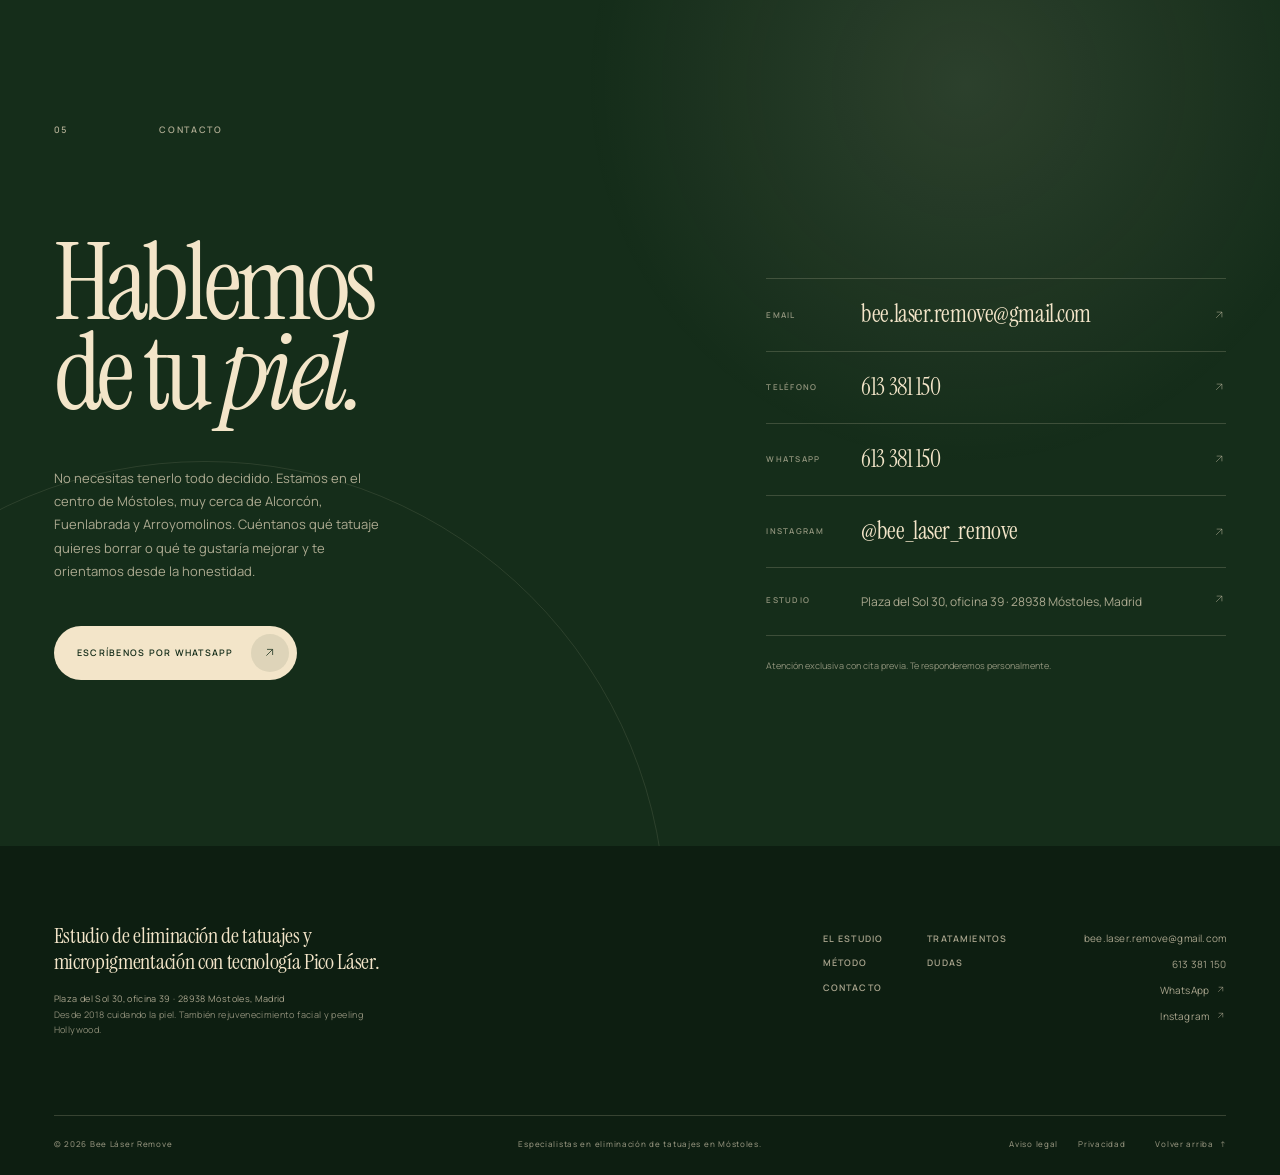
==== commit ebe65380: "Sustituye las flechas de contacto por SVG" ====
--- a/index.html
+++ b/index.html
@@ -263,7 +263,7 @@
         </a>
         <a href="mailto:bee.laser.remove@gmail.com" data-email-link data-email-text>bee.laser.remove@gmail.com</a>
         <a href="tel:" data-phone-link data-phone-text hidden></a>
-        <a href="https://www.instagram.com/bee_laser_remove/" target="_blank" rel="noopener" data-instagram-link>Instagram <span aria-hidden="true">↗</span></a>
+        <a class="has-arrow" href="https://www.instagram.com/bee_laser_remove/" target="_blank" rel="noopener" data-instagram-link>Instagram <span aria-hidden="true"><svg viewBox="0 0 24 24"><path d="M7 17 17 7M8 7h9v9"/></svg></span></a>
         <p>Solo con cita previa</p>
       </div>
     </div>
@@ -663,29 +663,39 @@
             <a class="contact-row" href="mailto:bee.laser.remove@gmail.com" data-email-link>
               <span class="contact-row__label">Email</span>
               <span class="contact-row__value" data-email-text>bee.laser.remove@gmail.com</span>
-              <span class="contact-row__arrow" aria-hidden="true">↗</span>
+              <span class="contact-row__arrow" aria-hidden="true">
+                <svg viewBox="0 0 24 24"><path d="M7 17 17 7M8 7h9v9"/></svg>
+              </span>
             </a>
             <a class="contact-row" href="tel:" data-phone-row hidden>
               <span class="contact-row__label">Teléfono</span>
               <span class="contact-row__value" data-phone-text></span>
-              <span class="contact-row__arrow" aria-hidden="true">↗</span>
+              <span class="contact-row__arrow" aria-hidden="true">
+                <svg viewBox="0 0 24 24"><path d="M7 17 17 7M8 7h9v9"/></svg>
+              </span>
             </a>
             <a class="contact-row" href="https://wa.me/" target="_blank" rel="noopener" data-whatsapp-row hidden>
               <span class="contact-row__label">WhatsApp</span>
               <span class="contact-row__value" data-whatsapp-text>613 381 150</span>
-              <span class="contact-row__arrow" aria-hidden="true">↗</span>
+              <span class="contact-row__arrow" aria-hidden="true">
+                <svg viewBox="0 0 24 24"><path d="M7 17 17 7M8 7h9v9"/></svg>
+              </span>
             </a>
             <a class="contact-row" href="https://www.instagram.com/bee_laser_remove/" target="_blank" rel="noopener" data-instagram-link>
               <span class="contact-row__label">Instagram</span>
               <span class="contact-row__value" data-instagram-text>@bee_laser_remove</span>
-              <span class="contact-row__arrow" aria-hidden="true">↗</span>
+              <span class="contact-row__arrow" aria-hidden="true">
+                <svg viewBox="0 0 24 24"><path d="M7 17 17 7M8 7h9v9"/></svg>
+              </span>
             </a>
             <a class="contact-row contact-row--address" href="https://maps.app.goo.gl/kRu5nAzLCQn5UZ1bA" target="_blank" rel="noopener" data-maps-link>
               <span class="contact-row__label">Estudio</span>
               <span class="contact-row__value">
                 <span data-studio-text>Plaza del Sol 30, oficina 39 · 28938 Móstoles, Madrid</span>
               </span>
-              <span class="contact-row__arrow" aria-hidden="true">↗</span>
+              <span class="contact-row__arrow" aria-hidden="true">
+                <svg viewBox="0 0 24 24"><path d="M7 17 17 7M8 7h9v9"/></svg>
+              </span>
             </a>
             <p class="contact__note"><span data-hours-text>Atención exclusiva con cita previa.</span> Te responderemos personalmente.</p>
           </div>
@@ -713,8 +723,8 @@
         <div class="footer__contact">
           <a href="mailto:bee.laser.remove@gmail.com" data-email-link data-email-text>bee.laser.remove@gmail.com</a>
           <a href="tel:" data-phone-link data-phone-text hidden></a>
-          <a href="https://wa.me/" target="_blank" rel="noopener" data-whatsapp-link hidden>WhatsApp ↗</a>
-          <a href="https://www.instagram.com/bee_laser_remove/" target="_blank" rel="noopener" data-instagram-link>Instagram ↗</a>
+          <a class="has-arrow" href="https://wa.me/" target="_blank" rel="noopener" data-whatsapp-link hidden>WhatsApp <span aria-hidden="true"><svg viewBox="0 0 24 24"><path d="M7 17 17 7M8 7h9v9"/></svg></span></a>
+          <a class="has-arrow" href="https://www.instagram.com/bee_laser_remove/" target="_blank" rel="noopener" data-instagram-link>Instagram <span aria-hidden="true"><svg viewBox="0 0 24 24"><path d="M7 17 17 7M8 7h9v9"/></svg></span></a>
         </div>
       </div>
 
--- a/css/styles.css
+++ b/css/styles.css
@@ -726,6 +726,21 @@
   border-color: var(--cream);
 }
 
+.has-arrow {
+  display: inline-flex;
+  align-items: center;
+  gap: 6px;
+}
+
+.has-arrow svg {
+  width: 11px;
+  height: 11px;
+  flex: 0 0 auto;
+  fill: none;
+  stroke: currentColor;
+  stroke-width: 1.2;
+}
+
 /* ---------- Hero ---------- */
 
 .hero {
@@ -1959,10 +1974,18 @@
 
 .contact-row__arrow {
   justify-self: end;
+  display: inline-flex;
+  align-items: center;
   color: var(--cream-faint);
-  font-family: var(--font-sans);
-  font-size: 13px;
   transition: transform 0.35s var(--ease);
+}
+
+.contact-row__arrow svg {
+  width: 14px;
+  height: 14px;
+  fill: none;
+  stroke: currentColor;
+  stroke-width: 1.2;
 }
 
 a.contact-row:hover .contact-row__arrow {
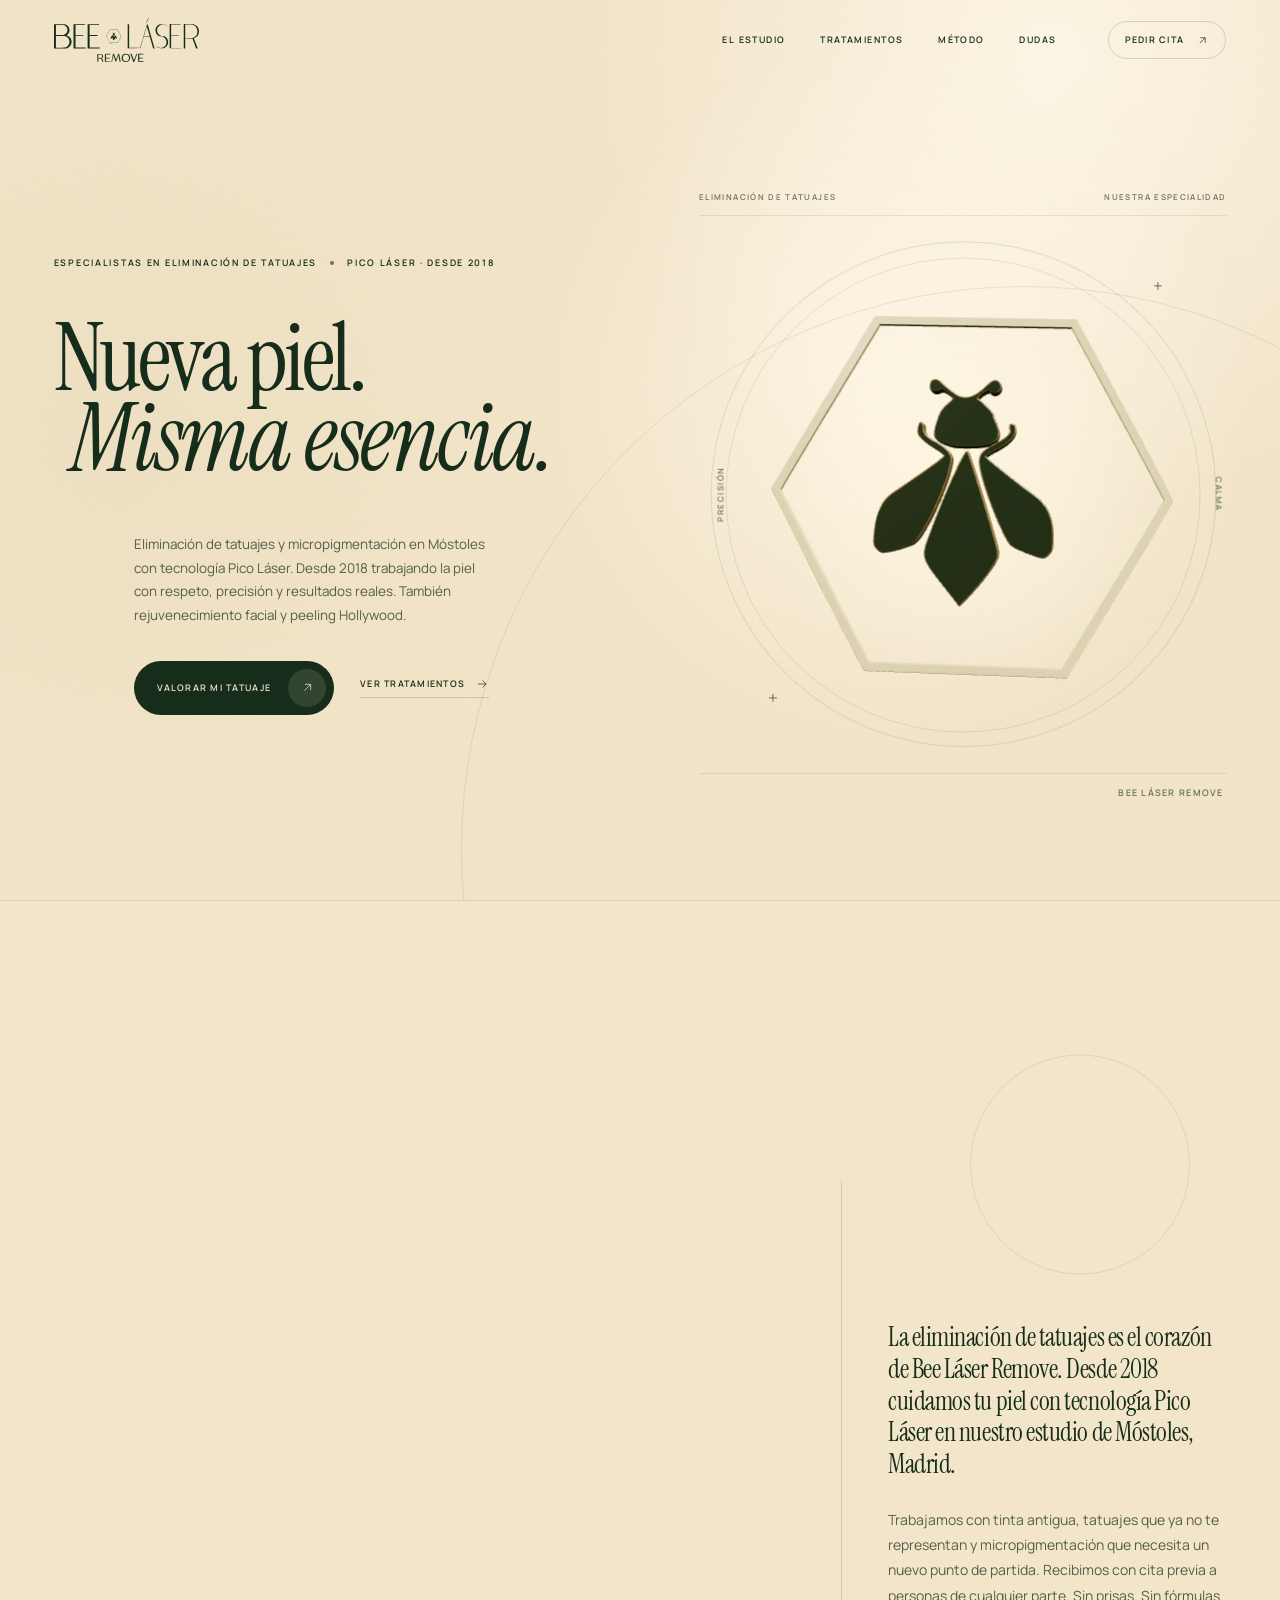
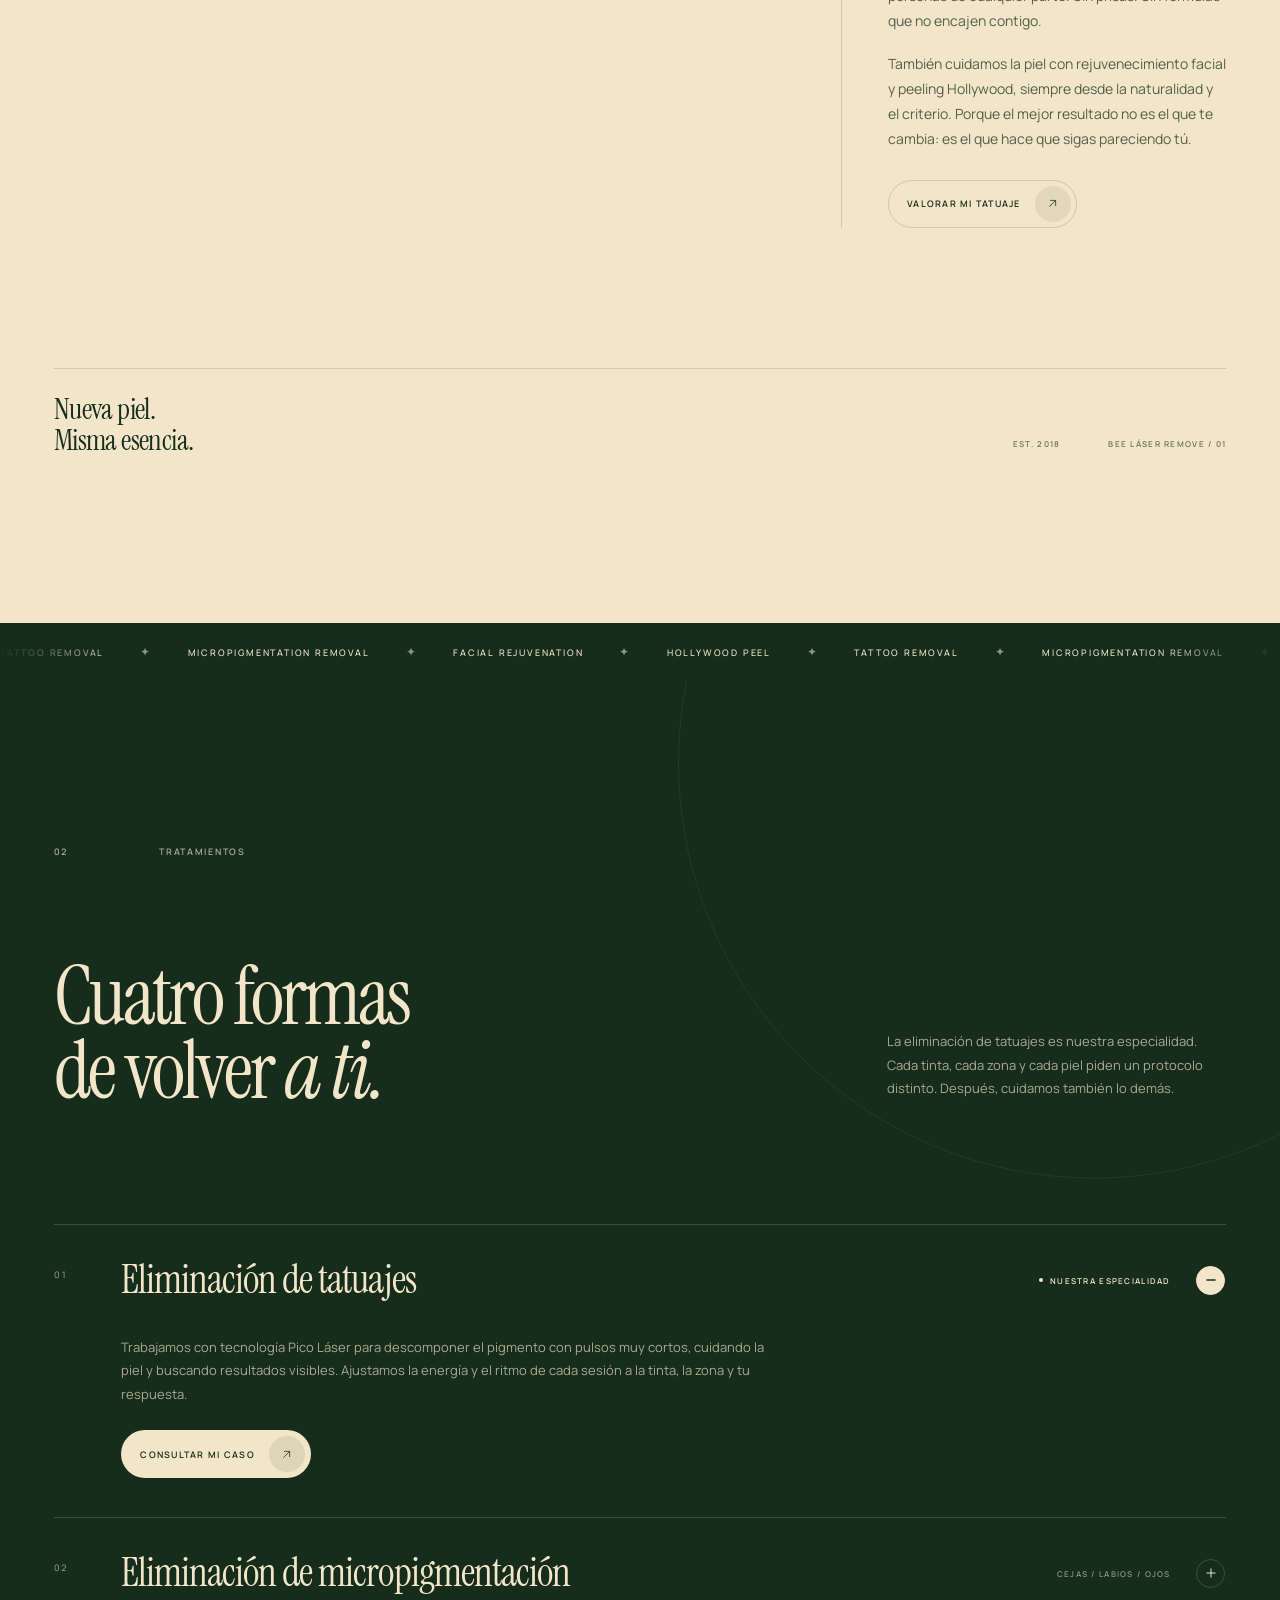
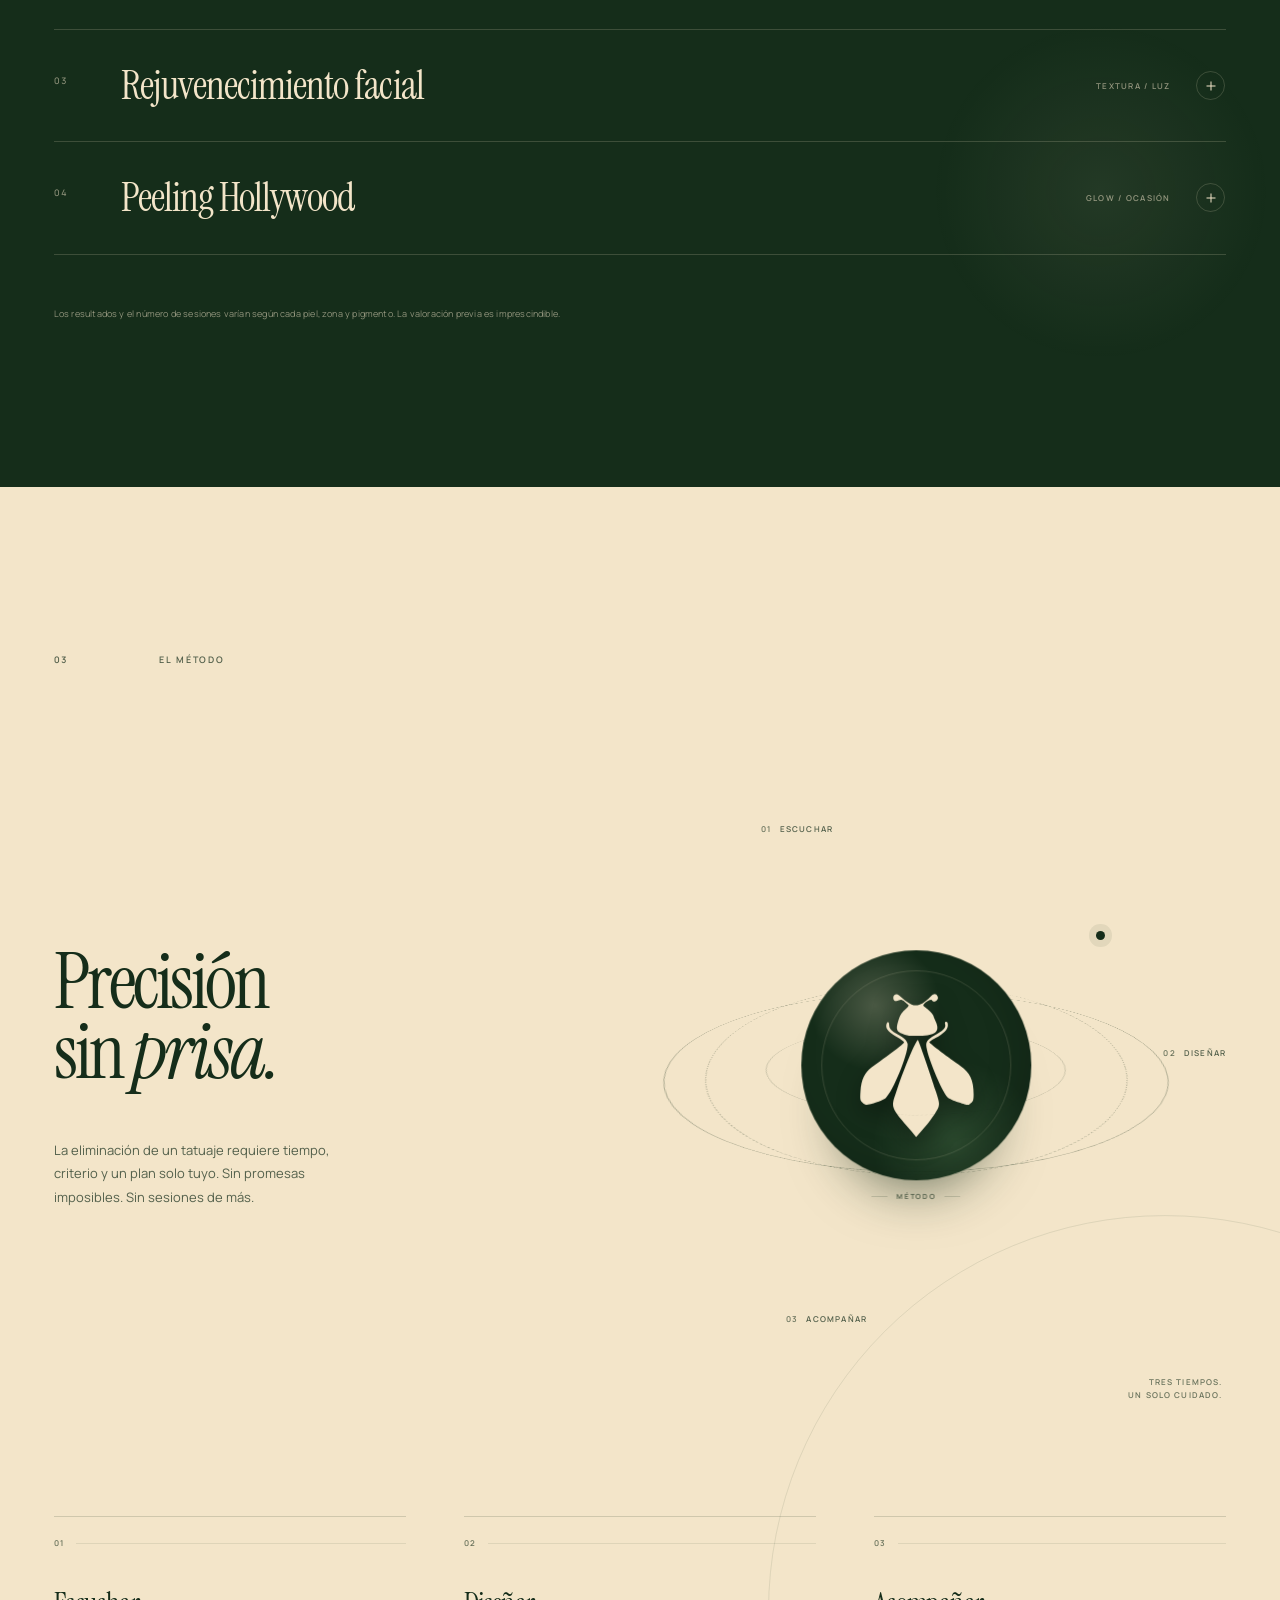
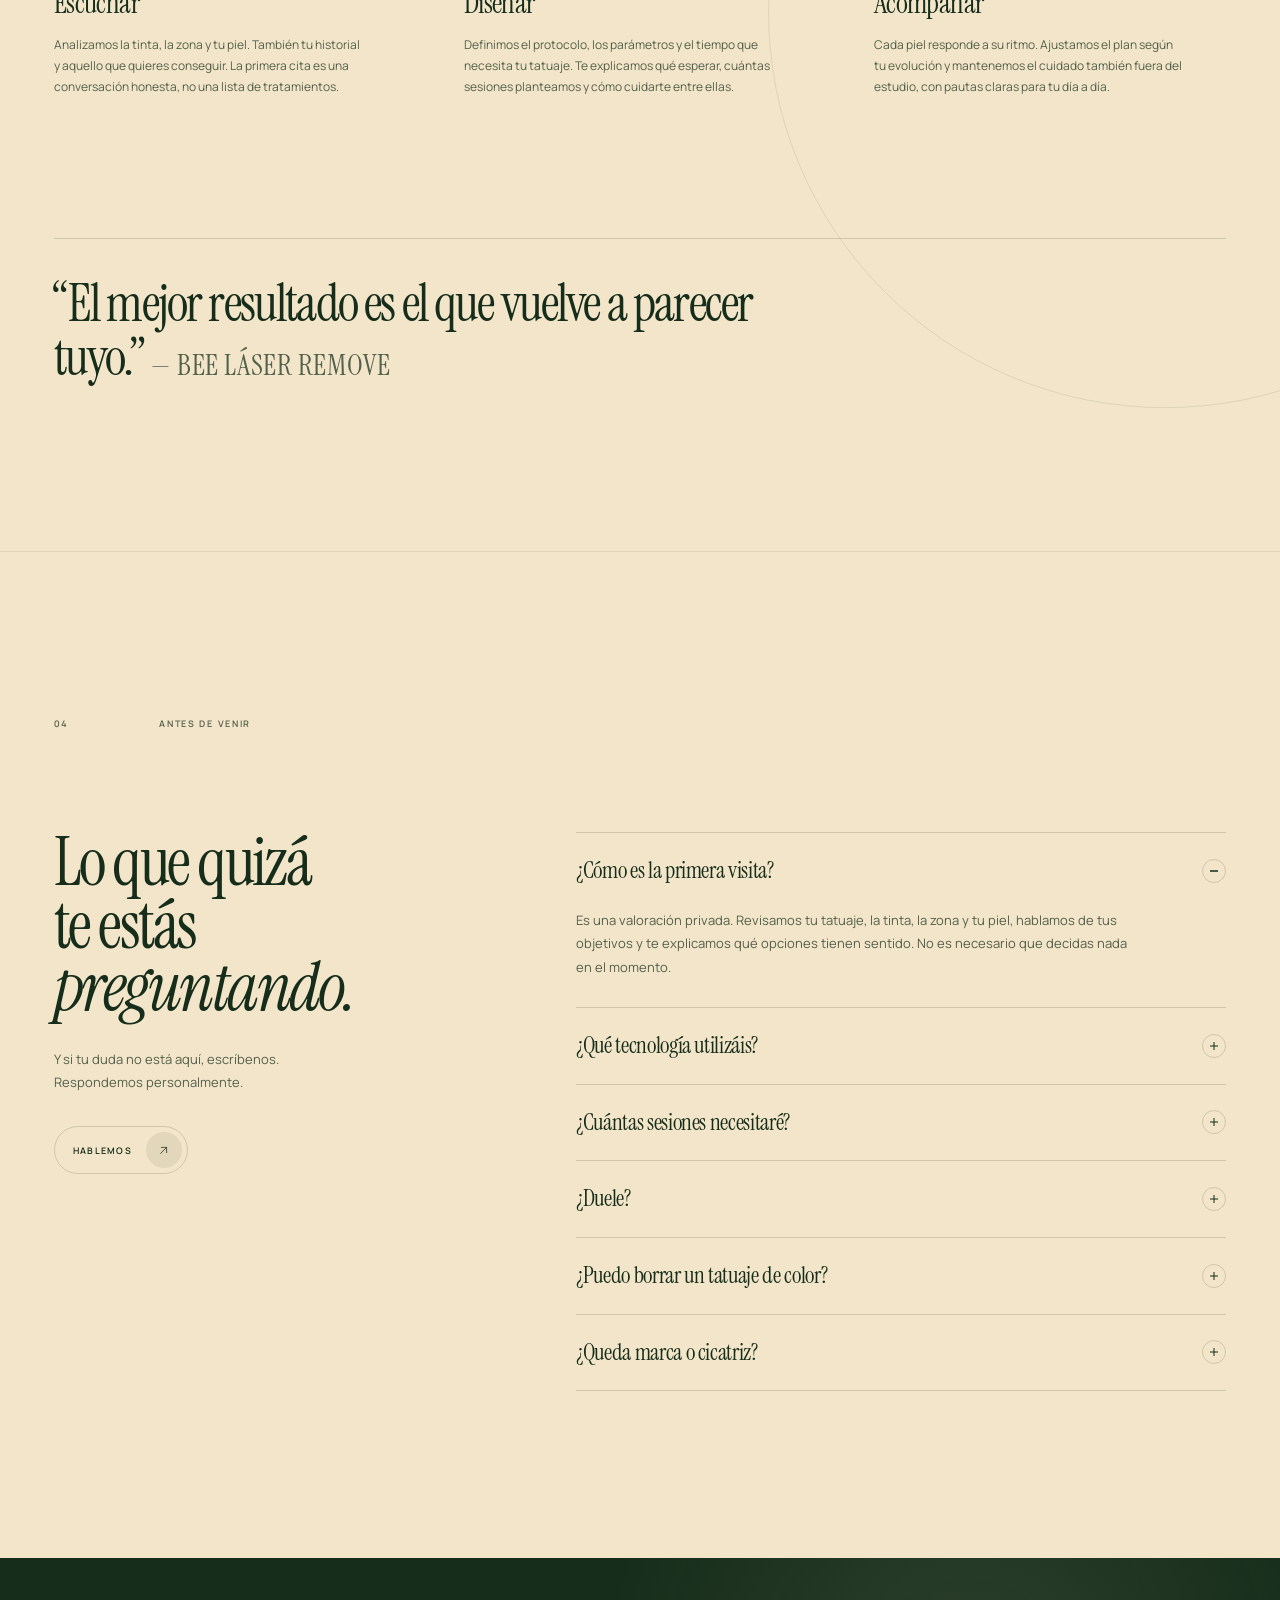
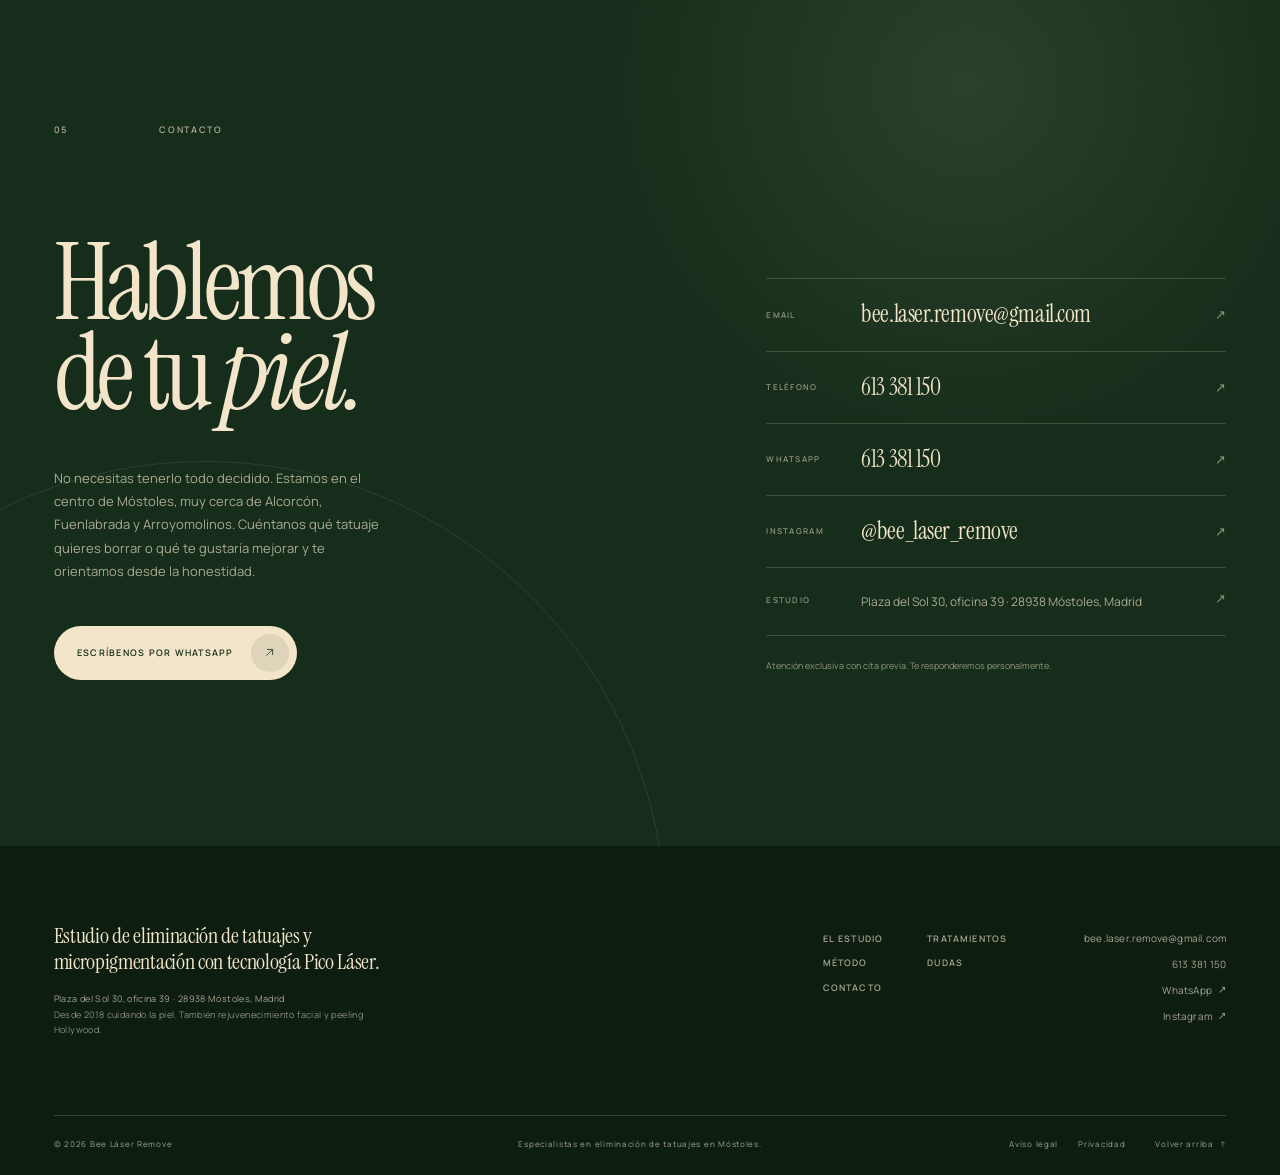
==== commit 83c1b94b: "Fuerza la flecha de texto sin emoji" ====
--- a/index.html
+++ b/index.html
@@ -263,7 +263,7 @@
         </a>
         <a href="mailto:bee.laser.remove@gmail.com" data-email-link data-email-text>bee.laser.remove@gmail.com</a>
         <a href="tel:" data-phone-link data-phone-text hidden></a>
-        <a class="has-arrow" href="https://www.instagram.com/bee_laser_remove/" target="_blank" rel="noopener" data-instagram-link>Instagram <span aria-hidden="true"><svg viewBox="0 0 24 24"><path d="M7 17 17 7M8 7h9v9"/></svg></span></a>
+        <a class="has-arrow" href="https://www.instagram.com/bee_laser_remove/" target="_blank" rel="noopener" data-instagram-link>Instagram <span aria-hidden="true">&#8599;&#65038;</span></a>
         <p>Solo con cita previa</p>
       </div>
     </div>
@@ -663,39 +663,29 @@
             <a class="contact-row" href="mailto:bee.laser.remove@gmail.com" data-email-link>
               <span class="contact-row__label">Email</span>
               <span class="contact-row__value" data-email-text>bee.laser.remove@gmail.com</span>
-              <span class="contact-row__arrow" aria-hidden="true">
-                <svg viewBox="0 0 24 24"><path d="M7 17 17 7M8 7h9v9"/></svg>
-              </span>
+              <span class="contact-row__arrow" aria-hidden="true">&#8599;&#65038;</span>
             </a>
             <a class="contact-row" href="tel:" data-phone-row hidden>
               <span class="contact-row__label">Teléfono</span>
               <span class="contact-row__value" data-phone-text></span>
-              <span class="contact-row__arrow" aria-hidden="true">
-                <svg viewBox="0 0 24 24"><path d="M7 17 17 7M8 7h9v9"/></svg>
-              </span>
+              <span class="contact-row__arrow" aria-hidden="true">&#8599;&#65038;</span>
             </a>
             <a class="contact-row" href="https://wa.me/" target="_blank" rel="noopener" data-whatsapp-row hidden>
               <span class="contact-row__label">WhatsApp</span>
               <span class="contact-row__value" data-whatsapp-text>613 381 150</span>
-              <span class="contact-row__arrow" aria-hidden="true">
-                <svg viewBox="0 0 24 24"><path d="M7 17 17 7M8 7h9v9"/></svg>
-              </span>
+              <span class="contact-row__arrow" aria-hidden="true">&#8599;&#65038;</span>
             </a>
             <a class="contact-row" href="https://www.instagram.com/bee_laser_remove/" target="_blank" rel="noopener" data-instagram-link>
               <span class="contact-row__label">Instagram</span>
               <span class="contact-row__value" data-instagram-text>@bee_laser_remove</span>
-              <span class="contact-row__arrow" aria-hidden="true">
-                <svg viewBox="0 0 24 24"><path d="M7 17 17 7M8 7h9v9"/></svg>
-              </span>
+              <span class="contact-row__arrow" aria-hidden="true">&#8599;&#65038;</span>
             </a>
             <a class="contact-row contact-row--address" href="https://maps.app.goo.gl/kRu5nAzLCQn5UZ1bA" target="_blank" rel="noopener" data-maps-link>
               <span class="contact-row__label">Estudio</span>
               <span class="contact-row__value">
                 <span data-studio-text>Plaza del Sol 30, oficina 39 · 28938 Móstoles, Madrid</span>
               </span>
-              <span class="contact-row__arrow" aria-hidden="true">
-                <svg viewBox="0 0 24 24"><path d="M7 17 17 7M8 7h9v9"/></svg>
-              </span>
+              <span class="contact-row__arrow" aria-hidden="true">&#8599;&#65038;</span>
             </a>
             <p class="contact__note"><span data-hours-text>Atención exclusiva con cita previa.</span> Te responderemos personalmente.</p>
           </div>
@@ -723,8 +713,8 @@
         <div class="footer__contact">
           <a href="mailto:bee.laser.remove@gmail.com" data-email-link data-email-text>bee.laser.remove@gmail.com</a>
           <a href="tel:" data-phone-link data-phone-text hidden></a>
-          <a class="has-arrow" href="https://wa.me/" target="_blank" rel="noopener" data-whatsapp-link hidden>WhatsApp <span aria-hidden="true"><svg viewBox="0 0 24 24"><path d="M7 17 17 7M8 7h9v9"/></svg></span></a>
-          <a class="has-arrow" href="https://www.instagram.com/bee_laser_remove/" target="_blank" rel="noopener" data-instagram-link>Instagram <span aria-hidden="true"><svg viewBox="0 0 24 24"><path d="M7 17 17 7M8 7h9v9"/></svg></span></a>
+          <a class="has-arrow" href="https://wa.me/" target="_blank" rel="noopener" data-whatsapp-link hidden>WhatsApp <span aria-hidden="true">&#8599;&#65038;</span></a>
+          <a class="has-arrow" href="https://www.instagram.com/bee_laser_remove/" target="_blank" rel="noopener" data-instagram-link>Instagram <span aria-hidden="true">&#8599;&#65038;</span></a>
         </div>
       </div>
 
--- a/css/styles.css
+++ b/css/styles.css
@@ -41,6 +41,8 @@
   --line-light: rgba(243, 229, 201, 0.18);
   --font-display: "Instrument Serif", Georgia, serif;
   --font-sans: "Manrope", "Helvetica Neue", Arial, sans-serif;
+  /* Flecha U+2197 en presentación de texto: evita el emoji en iOS/Android */
+  --font-arrow: -apple-system, BlinkMacSystemFont, "Segoe UI", Roboto, "Helvetica Neue", Arial, "Apple Symbols", "Segoe UI Symbol", "Noto Sans Symbols", sans-serif;
   --ease: cubic-bezier(0.22, 0.61, 0.36, 1);
   --ease-out: cubic-bezier(0.16, 1, 0.3, 1);
   --pad: clamp(20px, 4.2vw, 72px);
@@ -732,13 +734,10 @@
   gap: 6px;
 }
 
-.has-arrow svg {
-  width: 11px;
-  height: 11px;
-  flex: 0 0 auto;
-  fill: none;
-  stroke: currentColor;
-  stroke-width: 1.2;
+.has-arrow > span[aria-hidden="true"] {
+  font-family: var(--font-arrow);
+  font-variant-emoji: text;
+  line-height: 1;
 }
 
 /* ---------- Hero ---------- */
@@ -1974,18 +1973,12 @@
 
 .contact-row__arrow {
   justify-self: end;
-  display: inline-flex;
-  align-items: center;
   color: var(--cream-faint);
+  font-family: var(--font-arrow);
+  font-size: 13px;
+  font-variant-emoji: text;
+  line-height: 1;
   transition: transform 0.35s var(--ease);
-}
-
-.contact-row__arrow svg {
-  width: 14px;
-  height: 14px;
-  fill: none;
-  stroke: currentColor;
-  stroke-width: 1.2;
 }
 
 a.contact-row:hover .contact-row__arrow {
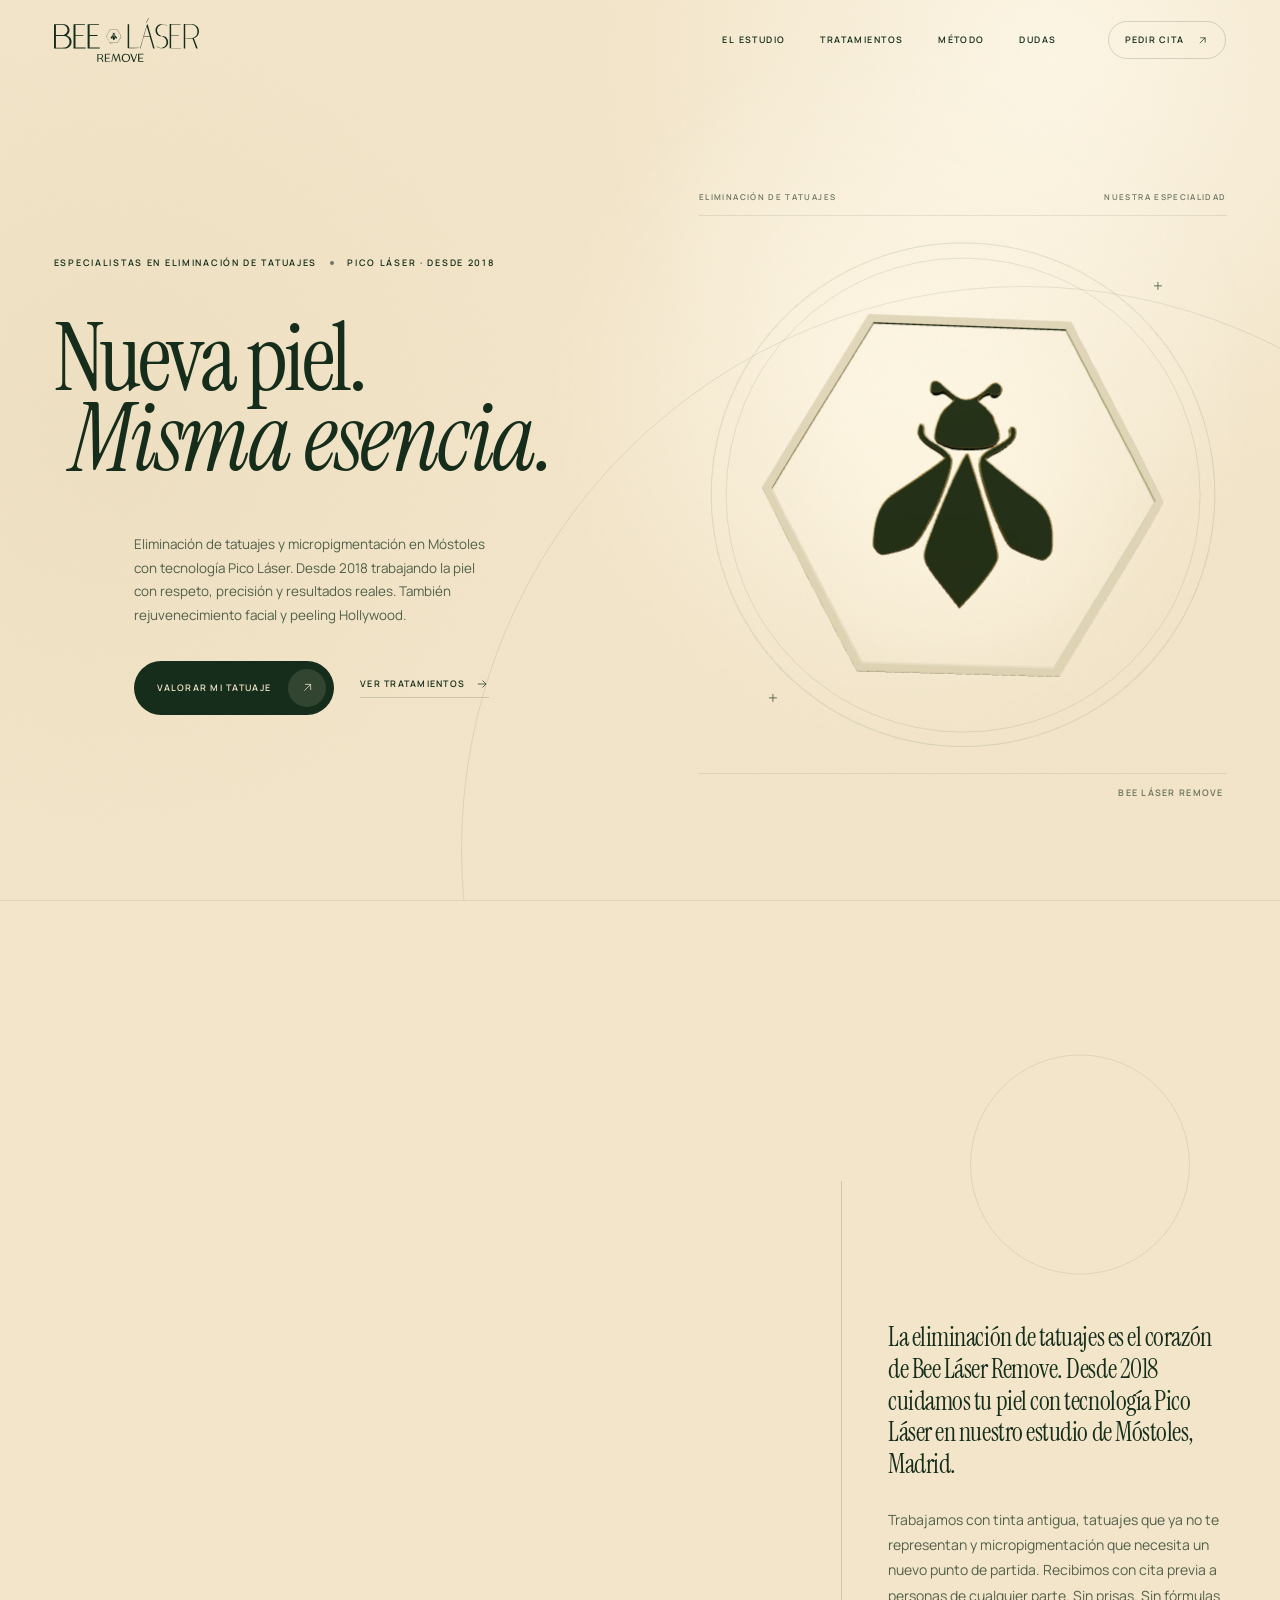
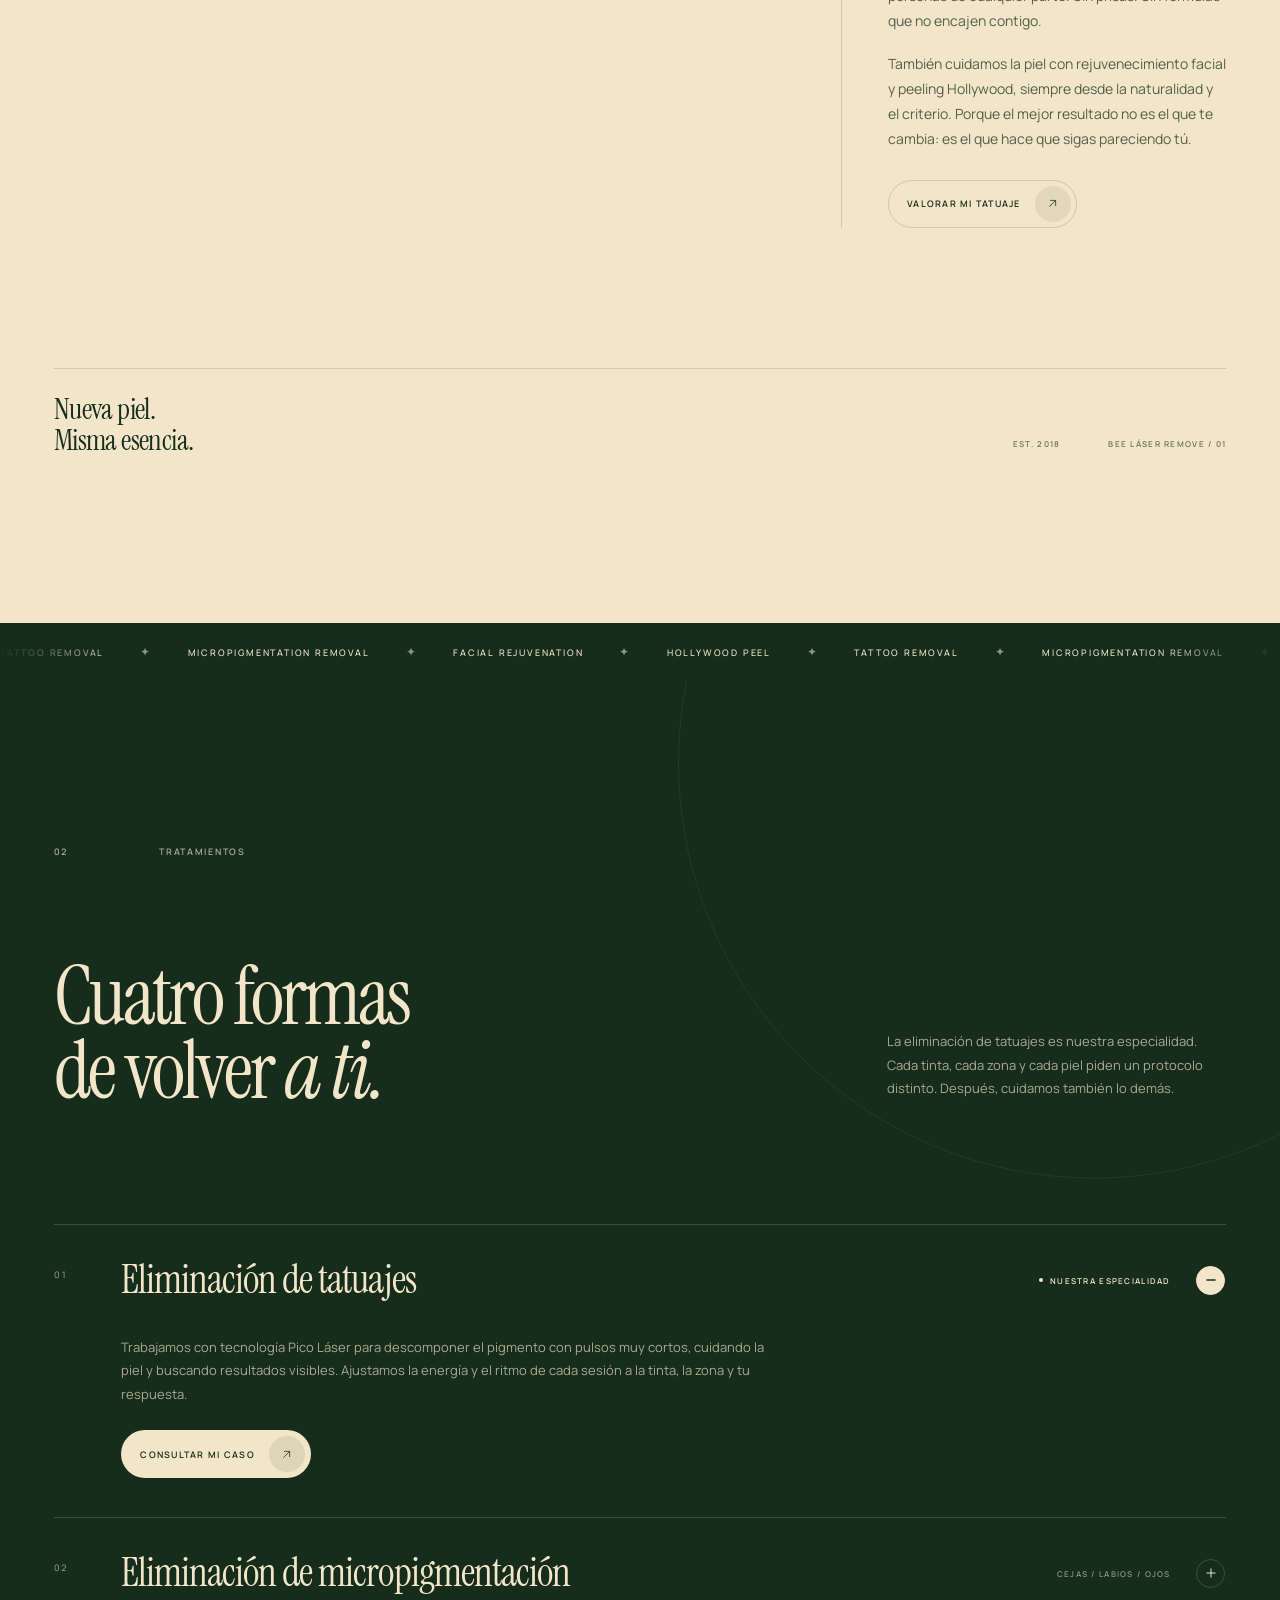
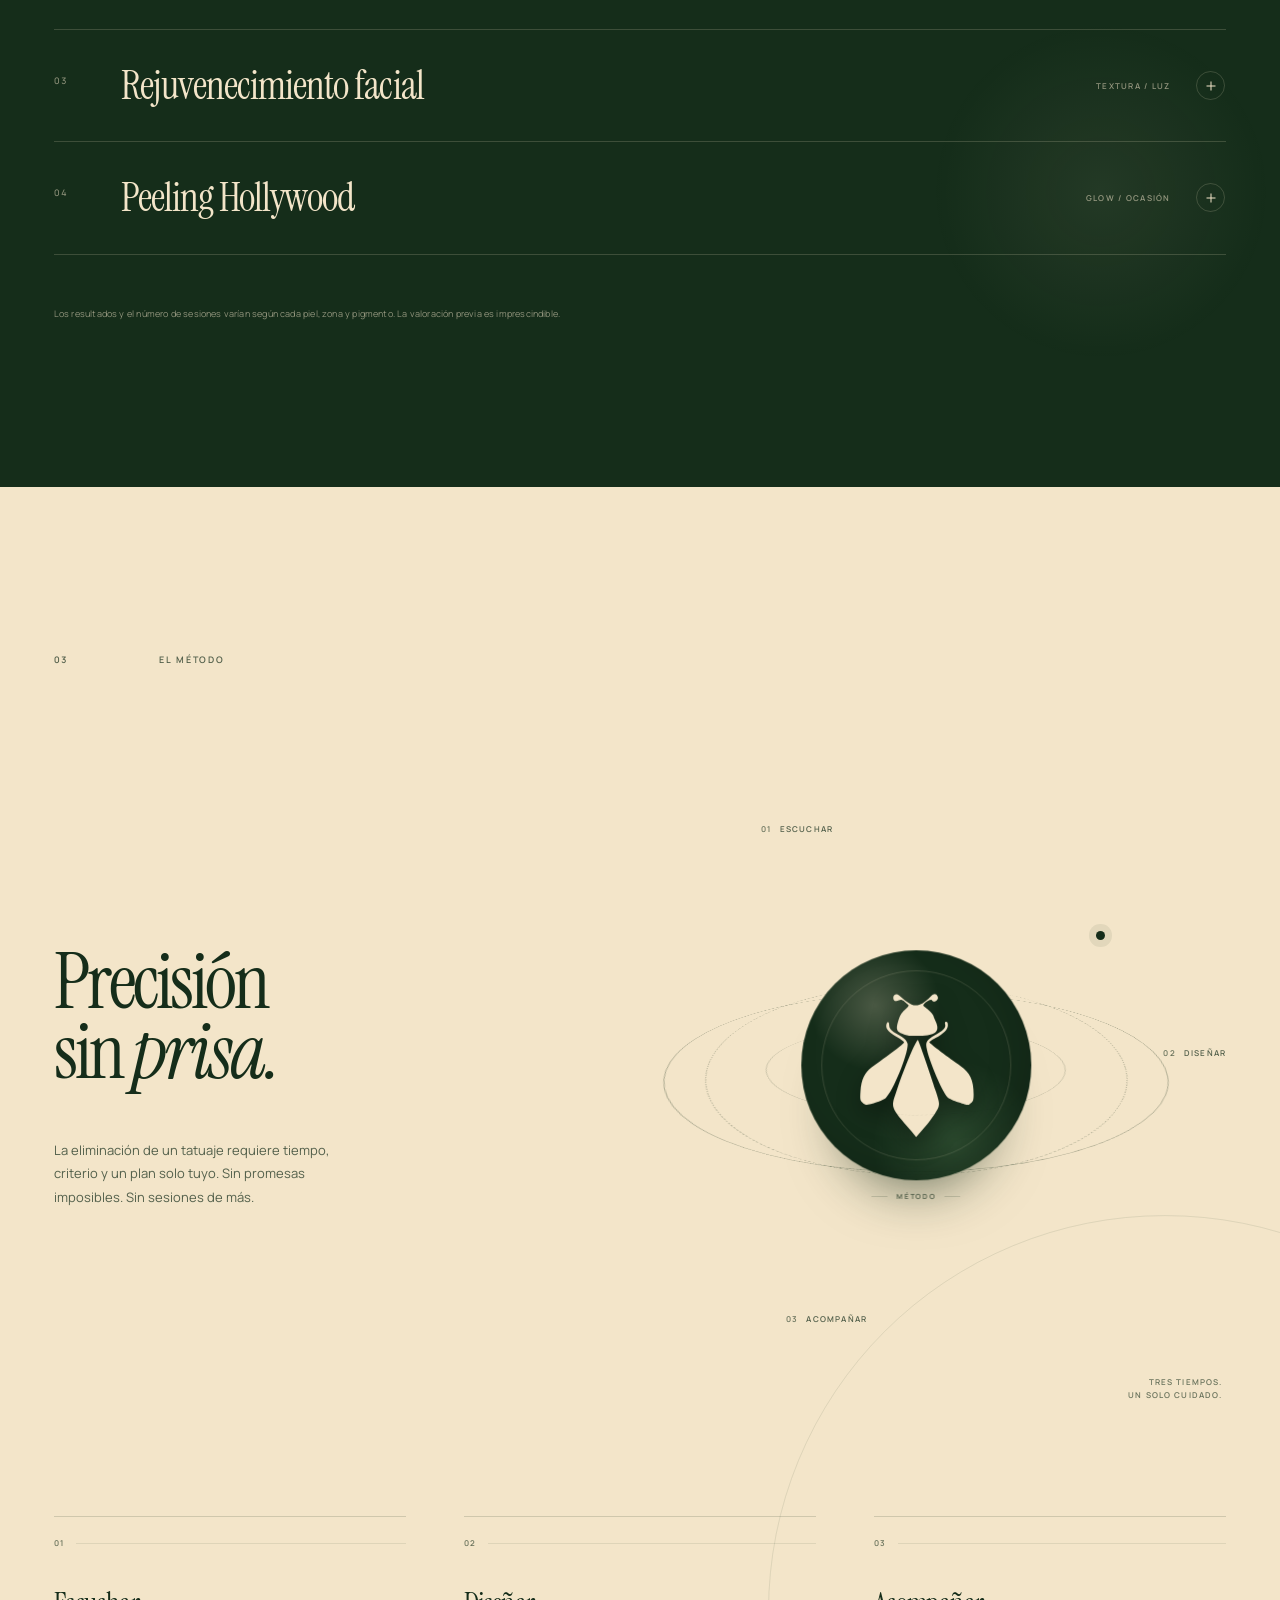
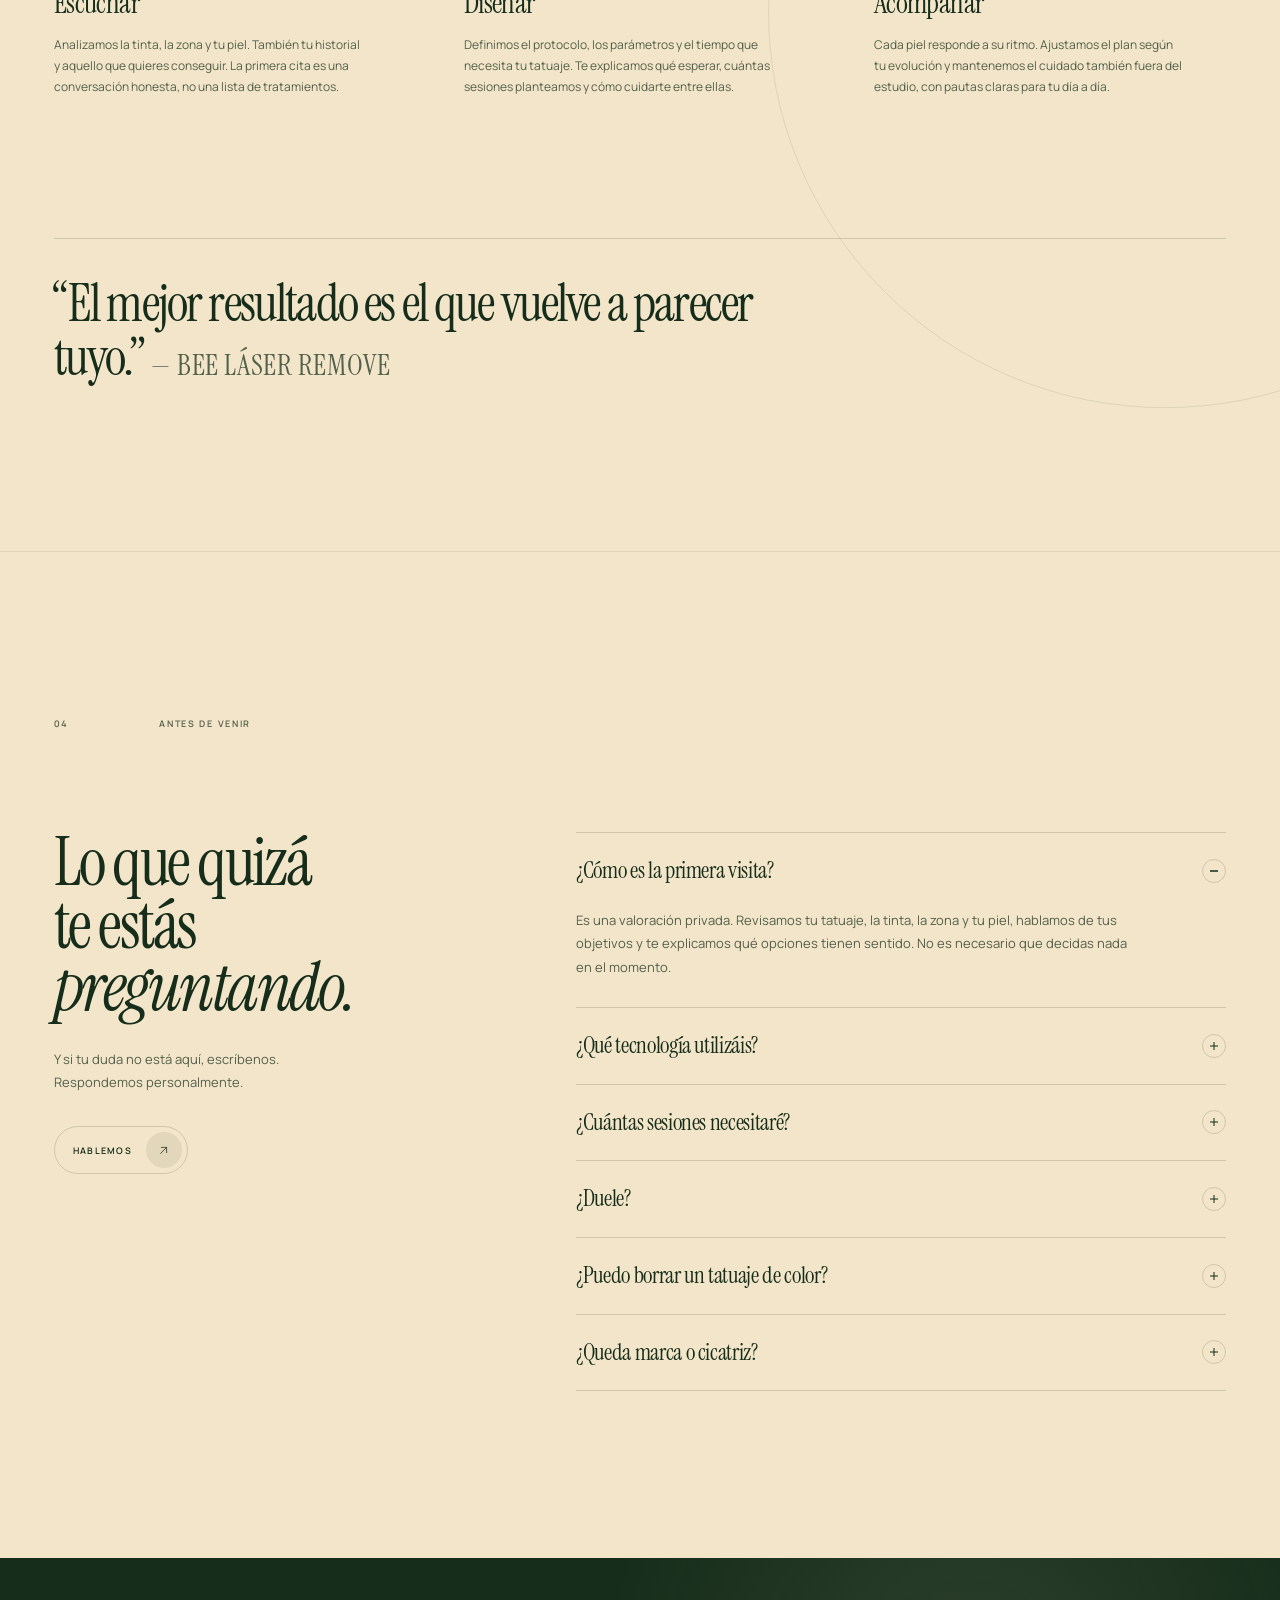
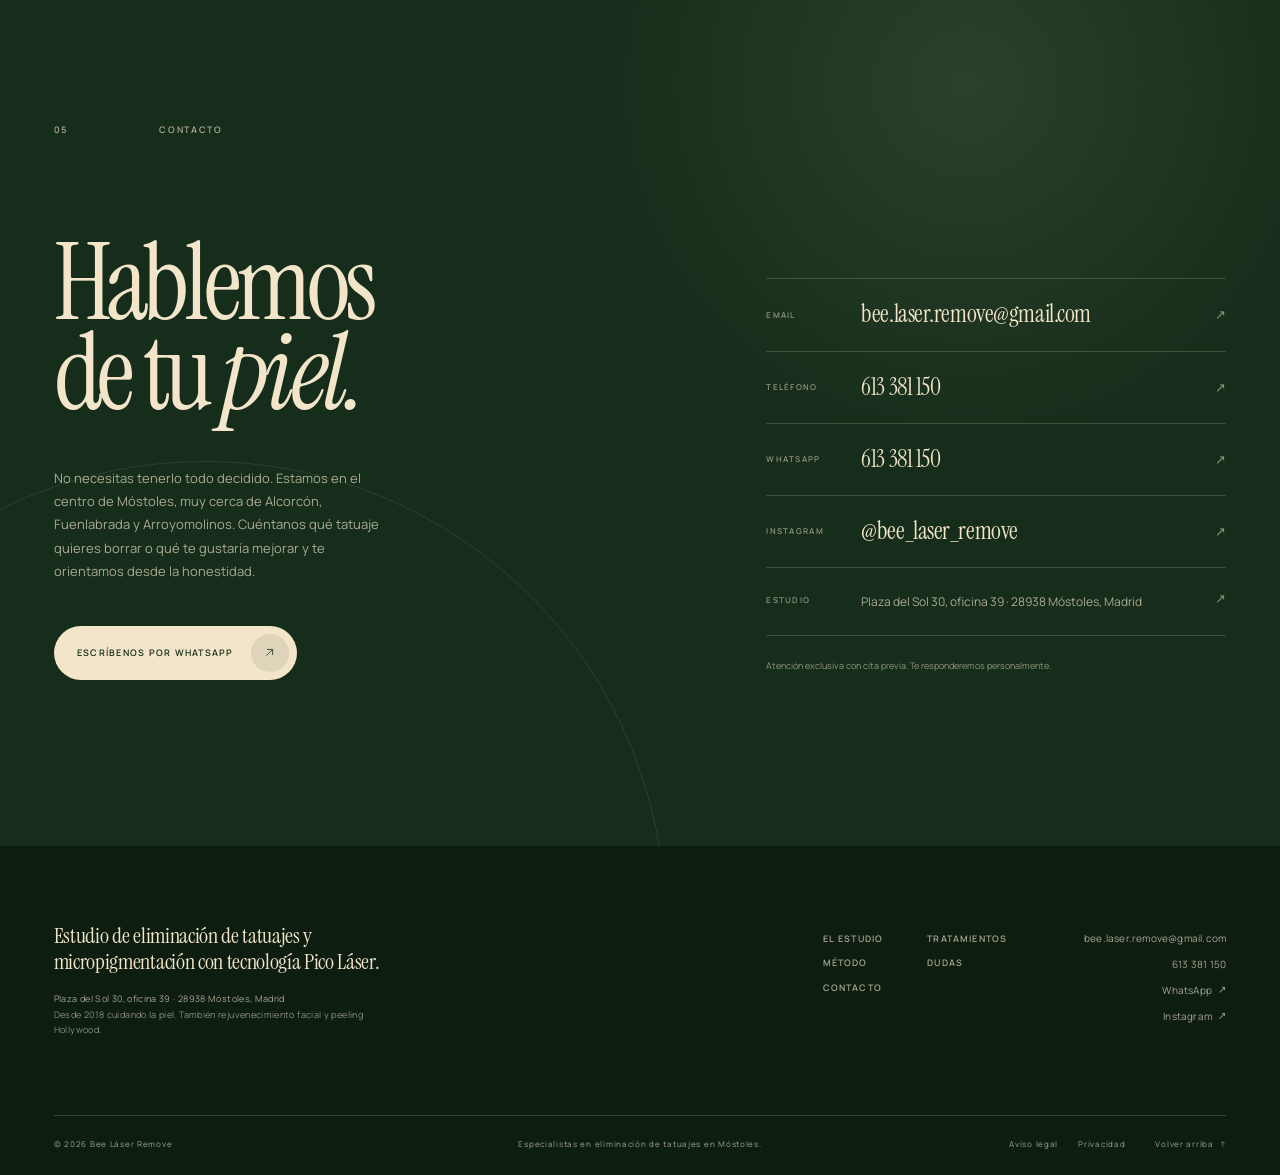
==== commit edb118f9: "Quita las leyendas del orbe y deja solo las marcas" ====
--- a/index.html
+++ b/index.html
@@ -316,8 +316,6 @@
               <span class="orb__fallback-ring"></span>
             </div>
             <canvas id="hero-canvas" aria-hidden="true"></canvas>
-            <span class="orb__caption orb__caption--left" aria-hidden="true">Precisión</span>
-            <span class="orb__caption orb__caption--right" aria-hidden="true">Calma</span>
             <span class="orb__cross orb__cross--top" aria-hidden="true">+</span>
             <span class="orb__cross orb__cross--bottom" aria-hidden="true">+</span>
           </div>
--- a/css/styles.css
+++ b/css/styles.css
@@ -1009,27 +1009,6 @@
   animation: fallbackRing 10s ease-in-out infinite;
 }
 
-.orb__caption {
-  position: absolute;
-  z-index: 3;
-  top: 50%;
-  color: var(--ink-muted);
-  font-size: 8px;
-  font-weight: 500;
-  letter-spacing: 0.19em;
-  text-transform: uppercase;
-}
-
-.orb__caption--left {
-  left: -6px;
-  transform: translateY(-50%) rotate(-90deg);
-}
-
-.orb__caption--right {
-  right: -9px;
-  transform: translateY(-50%) rotate(90deg);
-}
-
 .orb__cross {
   position: absolute;
   z-index: 3;
@@ -1038,6 +1017,7 @@
   font-size: 17px;
   font-weight: 300;
   line-height: 1;
+  pointer-events: none;
 }
 
 .orb__cross--top {
@@ -2642,10 +2622,6 @@
     letter-spacing: 0.12em;
   }
 
-  .orb__caption {
-    display: none;
-  }
-
   .orb__cross--top {
     top: 8%;
     right: 8%;
